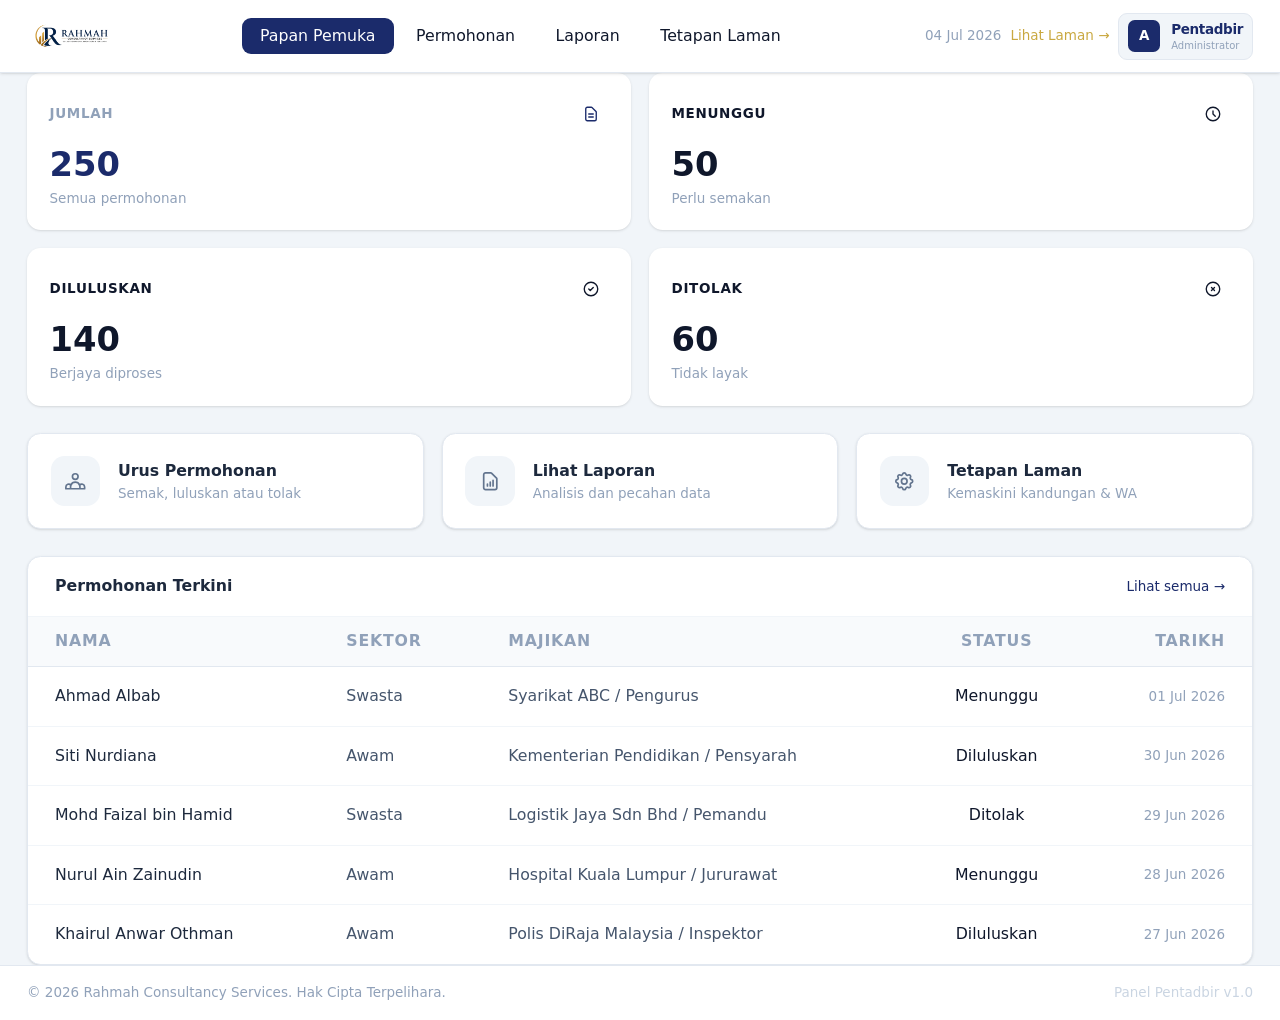
==== admin/dashboard.html @ c995a90b "Initial commit" ====
<!DOCTYPE html>
<html lang="ms">
<head>
    <meta charset="UTF-8">
    <meta name="viewport" content="width=device-width, initial-scale=1.0">
    <title>Papan Pemuka — Rahmah Consulting</title>
    <link rel="stylesheet" href="../assets/app-WshJ1xP1.css">
</head>
<body class="bg-slate-100 text-slate-900 font-sans antialiased min-h-screen flex flex-col">

<!-- Top Nav -->
<nav class="bg-white border-b border-slate-200 sticky top-0 z-50 shadow-sm">
    <div class="max-w-screen-xl mx-auto px-4 sm:px-6 flex items-center justify-between h-16 gap-3">
        <div class="flex-shrink-0">
            <a href="dashboard.html">
                <img src="../images/logo4.png" alt="Rahmah Consultancy Services" class="h-11 sm:h-30 w-auto">
            </a>
        </div>
        <div class="hidden md:flex items-center gap-1 flex-1 justify-center">
            <a href="dashboard.html"  class="px-4 py-1.5 rounded-lg text-sm font-medium transition bg-navy text-white">Papan Pemuka</a>
            <a href="permohonan.html" class="px-4 py-1.5 rounded-lg text-sm font-medium transition text-navy/60 hover:text-navy hover:bg-slate-100">Permohonan</a>
            <a href="laporan.html"    class="px-4 py-1.5 rounded-lg text-sm font-medium transition text-navy/60 hover:text-navy hover:bg-slate-100">Laporan</a>
            <a href="settings.html"   class="px-4 py-1.5 rounded-lg text-sm font-medium transition text-navy/60 hover:text-navy hover:bg-slate-100">Tetapan Laman</a>
        </div>
        <div class="flex items-center gap-2 sm:gap-4 flex-shrink-0">
            <span class="text-slate-400 text-xs hidden lg:block">04 Jul 2026</span>
            <a href="../index.html" target="_blank" class="text-gold hover:text-navy text-xs font-medium transition hidden lg:block">Lihat Laman →</a>
            <div class="flex items-center gap-2.5 bg-slate-100 hover:bg-slate-200 border border-slate-200 hover:border-slate-300 transition-all duration-150 rounded-lg px-2 sm:px-3 py-1.5 sm:py-2 cursor-pointer select-none group">
                <div class="w-7 h-7 rounded-md bg-navy flex items-center justify-center text-white text-xs font-black shrink-0">A</div>
                <div class="hidden sm:flex flex-col leading-none gap-0.5">
                    <span class="text-navy text-xs font-semibold tracking-tight">Pentadbir</span>
                    <span class="text-slate-400 text-[10px]">Administrator</span>
                </div>
            </div>
            <button type="button" onclick="toggleAdminMenu()" aria-label="Menu"
                    class="md:hidden w-9 h-9 flex items-center justify-center rounded-lg border border-slate-200 text-navy hover:bg-slate-100 transition">
                <svg id="admin-menu-open" class="w-5 h-5" fill="none" viewBox="0 0 24 24" stroke="currentColor" stroke-width="2"><path stroke-linecap="round" stroke-linejoin="round" d="M4 6h16M4 12h16M4 18h16"/></svg>
                <svg id="admin-menu-close" class="w-5 h-5 hidden" fill="none" viewBox="0 0 24 24" stroke="currentColor" stroke-width="2"><path stroke-linecap="round" stroke-linejoin="round" d="M6 18L18 6M6 6l12 12"/></svg>
            </button>
        </div>
    </div>
    <div id="admin-mobile-menu" class="md:hidden hidden border-t border-slate-100 bg-white px-4 py-3 space-y-1">
        <a href="dashboard.html"  class="block px-4 py-2.5 rounded-lg text-sm font-medium bg-navy text-white">Papan Pemuka</a>
        <a href="permohonan.html" class="block px-4 py-2.5 rounded-lg text-sm font-medium text-navy/70 hover:bg-slate-100">Permohonan</a>
        <a href="laporan.html"    class="block px-4 py-2.5 rounded-lg text-sm font-medium text-navy/70 hover:bg-slate-100">Laporan</a>
        <a href="settings.html"   class="block px-4 py-2.5 rounded-lg text-sm font-medium text-navy/70 hover:bg-slate-100">Tetapan Laman</a>
        <div class="flex items-center justify-between pt-3 mt-2 border-t border-slate-100 px-1">
            <span class="text-slate-400 text-xs">04 Jul 2026</span>
            <a href="../index.html" target="_blank" class="text-gold hover:text-navy text-xs font-medium transition">Lihat Laman →</a>
        </div>
    </div>
</nav>
<script>
function toggleAdminMenu() {
    document.getElementById('admin-mobile-menu').classList.toggle('hidden');
    document.getElementById('admin-menu-open').classList.toggle('hidden');
    document.getElementById('admin-menu-close').classList.toggle('hidden');
}
</script>

<!-- Page content -->
<main class="flex-1 w-full py-6 sm:py-10">
    <div class="max-w-screen-xl mx-auto px-4 sm:px-6">

        <!-- Stats cards -->
        <div class="grid grid-cols-2 lg:grid-cols-4 gap-4 mb-6">
            <div class="rounded-xl p-5 shadow-sm border-l-4 border-navy bg-white">
                <div class="flex items-center justify-between mb-3">
                    <p class="text-xs font-semibold text-slate-400 uppercase tracking-wider">Jumlah</p>
                    <div class="w-8 h-8 rounded-lg bg-navy/10 flex items-center justify-center">
                        <svg class="w-4 h-4 text-navy" fill="none" viewBox="0 0 24 24" stroke="currentColor" stroke-width="1.8"><path stroke-linecap="round" stroke-linejoin="round" d="M9 12h6m-6 4h6m2 5H7a2 2 0 01-2-2V5a2 2 0 012-2h5.586a1 1 0 01.707.293l5.414 5.414a1 1 0 01.293.707V19a2 2 0 01-2 2z"/></svg>
                    </div>
                </div>
                <p class="text-3xl font-bold text-navy">250</p>
                <p class="text-xs text-slate-400 mt-1">Semua permohonan</p>
            </div>
            <div class="rounded-xl p-5 shadow-sm border-l-4 border-amber-400 bg-white">
                <div class="flex items-center justify-between mb-3">
                    <p class="text-xs font-semibold text-amber-500 uppercase tracking-wider">Menunggu</p>
                    <div class="w-8 h-8 rounded-lg bg-amber-50 flex items-center justify-center">
                        <svg class="w-4 h-4 text-amber-500" fill="none" viewBox="0 0 24 24" stroke="currentColor" stroke-width="1.8"><path stroke-linecap="round" stroke-linejoin="round" d="M12 8v4l3 3m6-3a9 9 0 11-18 0 9 9 0 0118 0z"/></svg>
                    </div>
                </div>
                <p class="text-3xl font-bold text-amber-500">50</p>
                <p class="text-xs text-slate-400 mt-1">Perlu semakan</p>
            </div>
            <div class="rounded-xl p-5 shadow-sm border-l-4 border-emerald-500 bg-white">
                <div class="flex items-center justify-between mb-3">
                    <p class="text-xs font-semibold text-emerald-600 uppercase tracking-wider">Diluluskan</p>
                    <div class="w-8 h-8 rounded-lg bg-emerald-50 flex items-center justify-center">
                        <svg class="w-4 h-4 text-emerald-600" fill="none" viewBox="0 0 24 24" stroke="currentColor" stroke-width="1.8"><path stroke-linecap="round" stroke-linejoin="round" d="M9 12l2 2 4-4m6 2a9 9 0 11-18 0 9 9 0 0118 0z"/></svg>
                    </div>
                </div>
                <p class="text-3xl font-bold text-emerald-600">140</p>
                <p class="text-xs text-slate-400 mt-1">Berjaya diproses</p>
            </div>
            <div class="rounded-xl p-5 shadow-sm border-l-4 border-red-500 bg-white">
                <div class="flex items-center justify-between mb-3">
                    <p class="text-xs font-semibold text-red-600 uppercase tracking-wider">Ditolak</p>
                    <div class="w-8 h-8 rounded-lg bg-red-50 flex items-center justify-center">
                        <svg class="w-4 h-4 text-red-600" fill="none" viewBox="0 0 24 24" stroke="currentColor" stroke-width="1.8"><path stroke-linecap="round" stroke-linejoin="round" d="M10 14l2-2m0 0l2-2m-2 2l-2-2m2 2l2 2m7-2a9 9 0 11-18 0 9 9 0 0118 0z"/></svg>
                    </div>
                </div>
                <p class="text-3xl font-bold text-red-600">60</p>
                <p class="text-xs text-slate-400 mt-1">Tidak layak</p>
            </div>
        </div>

        <!-- Quick actions -->
        <div class="grid grid-cols-1 lg:grid-cols-3 gap-4 mb-6">
            <a href="permohonan.html" class="bg-white rounded-xl p-5 border border-slate-200 shadow-sm hover:border-navy/30 hover:shadow-md transition group flex items-center gap-4">
                <div class="w-11 h-11 rounded-xl bg-slate-100 flex items-center justify-center group-hover:bg-navy/8 transition">
                    <svg class="w-5 h-5 text-slate-500 group-hover:text-navy transition" fill="none" viewBox="0 0 24 24" stroke="currentColor" stroke-width="1.8"><path stroke-linecap="round" stroke-linejoin="round" d="M17 20h5v-2a3 3 0 00-5.356-1.857M17 20H7m10 0v-2c0-.656-.126-1.283-.356-1.857M7 20H2v-2a3 3 0 015.356-1.857M7 20v-2c0-.656.126-1.283.356-1.857m0 0a5.002 5.002 0 019.288 0M15 7a3 3 0 11-6 0 3 3 0 016 0z"/></svg>
                </div>
                <div>
                    <p class="font-semibold text-slate-800 text-sm">Urus Permohonan</p>
                    <p class="text-xs text-slate-400 mt-0.5">Semak, luluskan atau tolak</p>
                </div>
            </a>
            <a href="laporan.html" class="bg-white rounded-xl p-5 border border-slate-200 shadow-sm hover:border-navy/30 hover:shadow-md transition group flex items-center gap-4">
                <div class="w-11 h-11 rounded-xl bg-slate-100 flex items-center justify-center group-hover:bg-navy/8 transition">
                    <svg class="w-5 h-5 text-slate-500 group-hover:text-navy transition" fill="none" viewBox="0 0 24 24" stroke="currentColor" stroke-width="1.8"><path stroke-linecap="round" stroke-linejoin="round" d="M9 17v-2m3 2v-4m3 4v-6m2 10H7a2 2 0 01-2-2V5a2 2 0 012-2h5.586a1 1 0 01.707.293l5.414 5.414a1 1 0 01.293.707V19a2 2 0 01-2 2z"/></svg>
                </div>
                <div>
                    <p class="font-semibold text-slate-800 text-sm">Lihat Laporan</p>
                    <p class="text-xs text-slate-400 mt-0.5">Analisis dan pecahan data</p>
                </div>
            </a>
            <a href="settings.html" class="bg-white rounded-xl p-5 border border-slate-200 shadow-sm hover:border-navy/30 hover:shadow-md transition group flex items-center gap-4">
                <div class="w-11 h-11 rounded-xl bg-slate-100 flex items-center justify-center group-hover:bg-navy/8 transition">
                    <svg class="w-5 h-5 text-slate-500 group-hover:text-navy transition" fill="none" viewBox="0 0 24 24" stroke="currentColor" stroke-width="1.8"><path stroke-linecap="round" stroke-linejoin="round" d="M10.325 4.317c.426-1.756 2.924-1.756 3.35 0a1.724 1.724 0 002.573 1.066c1.543-.94 3.31.826 2.37 2.37a1.724 1.724 0 001.065 2.572c1.756.426 1.756 2.924 0 3.35a1.724 1.724 0 00-1.066 2.573c.94 1.543-.826 3.31-2.37 2.37a1.724 1.724 0 00-2.572 1.065c-.426 1.756-2.924 1.756-3.35 0a1.724 1.724 0 00-2.573-1.066c-1.543.94-3.31-.826-2.37-2.37a1.724 1.724 0 00-1.065-2.572c-1.756-.426-1.756-2.924 0-3.35a1.724 1.724 0 001.066-2.573c-.94-1.543.826-3.31 2.37-2.37.996.608 2.296.07 2.572-1.065z"/><path stroke-linecap="round" stroke-linejoin="round" d="M15 12a3 3 0 11-6 0 3 3 0 016 0z"/></svg>
                </div>
                <div>
                    <p class="font-semibold text-slate-800 text-sm">Tetapan Laman</p>
                    <p class="text-xs text-slate-400 mt-0.5">Kemaskini kandungan & WA</p>
                </div>
            </a>
        </div>

        <!-- Recent applications -->
        <div class="bg-white rounded-xl border border-slate-200 shadow-sm overflow-hidden">
            <div class="px-6 py-4 border-b border-slate-100 flex items-center justify-between">
                <h2 class="font-semibold text-slate-800 text-sm">Permohonan Terkini</h2>
                <a href="permohonan.html" class="text-xs text-navy hover:text-gold font-medium transition">Lihat semua →</a>
            </div>
            <div class="overflow-x-auto">
                <table class="stack-table w-full text-sm min-w-[640px]">
                    <thead>
                        <tr class="bg-slate-50 border-b border-slate-200 text-[11px] font-semibold text-slate-400 uppercase tracking-wider">
                            <th class="px-6 py-3 text-left">Nama</th>
                            <th class="px-6 py-3 text-left">Sektor</th>
                            <th class="px-6 py-3 text-left">Majikan</th>
                            <th class="px-6 py-3 text-center">Status</th>
                            <th class="px-6 py-3 text-right">Tarikh</th>
                        </tr>
                    </thead>
                    <tbody class="divide-y divide-slate-100">
                        <tr class="hover:bg-slate-50/70 transition">
                            <td class="px-6 py-4 font-medium text-slate-800 cell-title">Ahmad Albab</td>
                            <td class="px-6 py-4 text-slate-600" data-label="Sektor">Swasta</td>
                            <td class="px-6 py-4 text-slate-600" data-label="Majikan">Syarikat ABC / Pengurus</td>
                            <td class="px-6 py-4 text-center" data-label="Status"><span class="status-badge bg-amber-100 text-amber-800 border-amber-300"><span class="dot"></span>Menunggu</span></td>
                            <td class="px-6 py-4 text-right text-slate-400 text-xs whitespace-nowrap" data-label="Tarikh">01 Jul 2026</td>
                        </tr>
                        <tr class="hover:bg-slate-50/70 transition">
                            <td class="px-6 py-4 font-medium text-slate-800 cell-title">Siti Nurdiana</td>
                            <td class="px-6 py-4 text-slate-600" data-label="Sektor">Awam</td>
                            <td class="px-6 py-4 text-slate-600" data-label="Majikan">Kementerian Pendidikan / Pensyarah</td>
                            <td class="px-6 py-4 text-center" data-label="Status"><span class="status-badge bg-emerald-100 text-emerald-800 border-emerald-300"><span class="dot"></span>Diluluskan</span></td>
                            <td class="px-6 py-4 text-right text-slate-400 text-xs whitespace-nowrap" data-label="Tarikh">30 Jun 2026</td>
                        </tr>
                        <tr class="hover:bg-slate-50/70 transition">
                            <td class="px-6 py-4 font-medium text-slate-800 cell-title">Mohd Faizal bin Hamid</td>
                            <td class="px-6 py-4 text-slate-600" data-label="Sektor">Swasta</td>
                            <td class="px-6 py-4 text-slate-600" data-label="Majikan">Logistik Jaya Sdn Bhd / Pemandu</td>
                            <td class="px-6 py-4 text-center" data-label="Status"><span class="status-badge bg-red-100 text-red-800 border-red-300"><span class="dot"></span>Ditolak</span></td>
                            <td class="px-6 py-4 text-right text-slate-400 text-xs whitespace-nowrap" data-label="Tarikh">29 Jun 2026</td>
                        </tr>
                        <tr class="hover:bg-slate-50/70 transition">
                            <td class="px-6 py-4 font-medium text-slate-800 cell-title">Nurul Ain Zainudin</td>
                            <td class="px-6 py-4 text-slate-600" data-label="Sektor">Awam</td>
                            <td class="px-6 py-4 text-slate-600" data-label="Majikan">Hospital Kuala Lumpur / Jururawat</td>
                            <td class="px-6 py-4 text-center" data-label="Status"><span class="status-badge bg-amber-100 text-amber-800 border-amber-300"><span class="dot"></span>Menunggu</span></td>
                            <td class="px-6 py-4 text-right text-slate-400 text-xs whitespace-nowrap" data-label="Tarikh">28 Jun 2026</td>
                        </tr>
                        <tr class="hover:bg-slate-50/70 transition">
                            <td class="px-6 py-4 font-medium text-slate-800 cell-title">Khairul Anwar Othman</td>
                            <td class="px-6 py-4 text-slate-600" data-label="Sektor">Awam</td>
                            <td class="px-6 py-4 text-slate-600" data-label="Majikan">Polis DiRaja Malaysia / Inspektor</td>
                            <td class="px-6 py-4 text-center" data-label="Status"><span class="status-badge bg-emerald-100 text-emerald-800 border-emerald-300"><span class="dot"></span>Diluluskan</span></td>
                            <td class="px-6 py-4 text-right text-slate-400 text-xs whitespace-nowrap" data-label="Tarikh">27 Jun 2026</td>
                        </tr>
                    </tbody>
                </table>
            </div>
        </div>

    </div>
</main>

<!-- Footer -->
<footer class="border-t border-slate-200 bg-white">
    <div class="max-w-screen-xl mx-auto px-4 sm:px-6 py-4 flex items-center justify-between gap-3">
        <p class="text-xs text-slate-400">© 2026 Rahmah Consultancy Services. Hak Cipta Terpelihara.</p>
        <p class="text-xs text-slate-300">Panel Pentadbir v1.0</p>
    </div>
</footer>

<script src="../assets/app-CIomGrQN.js" defer></script>
</body>
</html>
---- assets/app-WshJ1xP1.css ----
@layer properties{@supports (((-webkit-hyphens:none)) and (not (margin-trim:inline))) or ((-moz-orient:inline) and (not (color:rgb(from red r g b)))){*,:before,:after,::backdrop{--tw-translate-x:0;--tw-translate-y:0;--tw-translate-z:0;--tw-rotate-x:initial;--tw-rotate-y:initial;--tw-rotate-z:initial;--tw-skew-x:initial;--tw-skew-y:initial;--tw-space-y-reverse:0;--tw-space-x-reverse:0;--tw-divide-x-reverse:0;--tw-border-style:solid;--tw-divide-y-reverse:0;--tw-leading:initial;--tw-font-weight:initial;--tw-tracking:initial;--tw-shadow:0 0 #0000;--tw-shadow-color:initial;--tw-shadow-alpha:100%;--tw-inset-shadow:0 0 #0000;--tw-inset-shadow-color:initial;--tw-inset-shadow-alpha:100%;--tw-ring-color:initial;--tw-ring-shadow:0 0 #0000;--tw-inset-ring-color:initial;--tw-inset-ring-shadow:0 0 #0000;--tw-ring-inset:initial;--tw-ring-offset-width:0px;--tw-ring-offset-color:#fff;--tw-ring-offset-shadow:0 0 #0000;--tw-blur:initial;--tw-brightness:initial;--tw-contrast:initial;--tw-grayscale:initial;--tw-hue-rotate:initial;--tw-invert:initial;--tw-opacity:initial;--tw-saturate:initial;--tw-sepia:initial;--tw-drop-shadow:initial;--tw-drop-shadow-color:initial;--tw-drop-shadow-alpha:100%;--tw-drop-shadow-size:initial;--tw-backdrop-blur:initial;--tw-backdrop-brightness:initial;--tw-backdrop-contrast:initial;--tw-backdrop-grayscale:initial;--tw-backdrop-hue-rotate:initial;--tw-backdrop-invert:initial;--tw-backdrop-opacity:initial;--tw-backdrop-saturate:initial;--tw-backdrop-sepia:initial;--tw-duration:initial;--tw-ease:initial;--tw-content:""}}}@layer theme{:root,:host{--font-sans:"Instrument Sans", ui-sans-serif, system-ui, sans-serif, "Apple Color Emoji", "Segoe UI Emoji", "Segoe UI Symbol", "Noto Color Emoji";--font-serif:ui-serif, Georgia, Cambria, "Times New Roman", Times, serif;--font-mono:ui-monospace, SFMono-Regular, Menlo, Monaco, Consolas, "Liberation Mono", "Courier New", monospace;--color-red-50:oklch(97.1% .013 17.38);--color-red-100:oklch(93.6% .032 17.717);--color-red-200:oklch(88.5% .062 18.334);--color-red-300:oklch(80.8% .114 19.571);--color-red-400:oklch(70.4% .191 22.216);--color-red-500:oklch(63.7% .237 25.331);--color-red-600:oklch(57.7% .245 27.325);--color-red-700:oklch(50.5% .213 27.518);--color-red-800:oklch(44.4% .177 26.899);--color-red-900:oklch(39.6% .141 25.723);--color-red-950:oklch(25.8% .092 26.042);--color-orange-50:oklch(98% .016 73.684);--color-orange-100:oklch(95.4% .038 75.164);--color-orange-200:oklch(90.1% .076 70.697);--color-orange-300:oklch(83.7% .128 66.29);--color-orange-400:oklch(75% .183 55.934);--color-orange-500:oklch(70.5% .213 47.604);--color-orange-600:oklch(64.6% .222 41.116);--color-orange-700:oklch(55.3% .195 38.402);--color-orange-800:oklch(47% .157 37.304);--color-orange-900:oklch(40.8% .123 38.172);--color-orange-950:oklch(26.6% .079 36.259);--color-amber-50:oklch(98.7% .022 95.277);--color-amber-100:oklch(96.2% .059 95.617);--color-amber-200:oklch(92.4% .12 95.746);--color-amber-300:oklch(87.9% .169 91.605);--color-amber-400:oklch(82.8% .189 84.429);--color-amber-500:oklch(76.9% .188 70.08);--color-amber-600:oklch(66.6% .179 58.318);--color-amber-700:oklch(55.5% .163 48.998);--color-amber-800:oklch(47.3% .137 46.201);--color-amber-900:oklch(41.4% .112 45.904);--color-amber-950:oklch(27.9% .077 45.635);--color-yellow-50:oklch(98.7% .026 102.212);--color-yellow-100:oklch(97.3% .071 103.193);--color-yellow-200:oklch(94.5% .129 101.54);--color-yellow-300:oklch(90.5% .182 98.111);--color-yellow-400:oklch(85.2% .199 91.936);--color-yellow-500:oklch(79.5% .184 86.047);--color-yellow-600:oklch(68.1% .162 75.834);--color-yellow-700:oklch(55.4% .135 66.442);--color-yellow-800:oklch(47.6% .114 61.907);--color-yellow-900:oklch(42.1% .095 57.708);--color-yellow-950:oklch(28.6% .066 53.813);--color-lime-50:oklch(98.6% .031 120.757);--color-lime-100:oklch(96.7% .067 122.328);--color-lime-200:oklch(93.8% .127 124.321);--color-lime-300:oklch(89.7% .196 126.665);--color-lime-400:oklch(84.1% .238 128.85);--color-lime-500:oklch(76.8% .233 130.85);--color-lime-600:oklch(64.8% .2 131.684);--color-lime-700:oklch(53.2% .157 131.589);--color-lime-800:oklch(45.3% .124 130.933);--color-lime-900:oklch(40.5% .101 131.063);--color-lime-950:oklch(27.4% .072 132.109);--color-green-50:oklch(98.2% .018 155.826);--color-green-100:oklch(96.2% .044 156.743);--color-green-200:oklch(92.5% .084 155.995);--color-green-300:oklch(87.1% .15 154.449);--color-green-400:oklch(79.2% .209 151.711);--color-green-500:oklch(72.3% .219 149.579);--color-green-600:oklch(62.7% .194 149.214);--color-green-700:oklch(52.7% .154 150.069);--color-green-800:oklch(44.8% .119 151.328);--color-green-900:oklch(39.3% .095 152.535);--color-green-950:oklch(26.6% .065 152.934);--color-emerald-50:oklch(97.9% .021 166.113);--color-emerald-100:oklch(95% .052 163.051);--color-emerald-200:oklch(90.5% .093 164.15);--color-emerald-300:oklch(84.5% .143 164.978);--color-emerald-400:oklch(76.5% .177 163.223);--color-emerald-500:oklch(69.6% .17 162.48);--color-emerald-600:oklch(59.6% .145 163.225);--color-emerald-700:oklch(50.8% .118 165.612);--color-emerald-800:oklch(43.2% .095 166.913);--color-emerald-900:oklch(37.8% .077 168.94);--color-emerald-950:oklch(26.2% .051 172.552);--color-teal-50:oklch(98.4% .014 180.72);--color-teal-100:oklch(95.3% .051 180.801);--color-teal-200:oklch(91% .096 180.426);--color-teal-300:oklch(85.5% .138 181.071);--color-teal-400:oklch(77.7% .152 181.912);--color-teal-500:oklch(70.4% .14 182.503);--color-teal-600:oklch(60% .118 184.704);--color-teal-700:oklch(51.1% .096 186.391);--color-teal-800:oklch(43.7% .078 188.216);--color-teal-900:oklch(38.6% .063 188.416);--color-teal-950:oklch(27.7% .046 192.524);--color-cyan-50:oklch(98.4% .019 200.873);--color-cyan-100:oklch(95.6% .045 203.388);--color-cyan-200:oklch(91.7% .08 205.041);--color-cyan-300:oklch(86.5% .127 207.078);--color-cyan-400:oklch(78.9% .154 211.53);--color-cyan-500:oklch(71.5% .143 215.221);--color-cyan-600:oklch(60.9% .126 221.723);--color-cyan-700:oklch(52% .105 223.128);--color-cyan-800:oklch(45% .085 224.283);--color-cyan-900:oklch(39.8% .07 227.392);--color-cyan-950:oklch(30.2% .056 229.695);--color-sky-50:oklch(97.7% .013 236.62);--color-sky-100:oklch(95.1% .026 236.824);--color-sky-200:oklch(90.1% .058 230.902);--color-sky-300:oklch(82.8% .111 230.318);--color-sky-400:oklch(74.6% .16 232.661);--color-sky-500:oklch(68.5% .169 237.323);--color-sky-600:oklch(58.8% .158 241.966);--color-sky-700:oklch(50% .134 242.749);--color-sky-800:oklch(44.3% .11 240.79);--color-sky-900:oklch(39.1% .09 240.876);--color-sky-950:oklch(29.3% .066 243.157);--color-blue-50:oklch(97% .014 254.604);--color-blue-100:oklch(93.2% .032 255.585);--color-blue-200:oklch(88.2% .059 254.128);--color-blue-300:oklch(80.9% .105 251.813);--color-blue-400:oklch(70.7% .165 254.624);--color-blue-500:oklch(62.3% .214 259.815);--color-blue-600:oklch(54.6% .245 262.881);--color-blue-700:oklch(48.8% .243 264.376);--color-blue-800:oklch(42.4% .199 265.638);--color-blue-900:oklch(37.9% .146 265.522);--color-blue-950:oklch(28.2% .091 267.935);--color-indigo-50:oklch(96.2% .018 272.314);--color-indigo-100:oklch(93% .034 272.788);--color-indigo-200:oklch(87% .065 274.039);--color-indigo-300:oklch(78.5% .115 274.713);--color-indigo-400:oklch(67.3% .182 276.935);--color-indigo-500:oklch(58.5% .233 277.117);--color-indigo-600:oklch(51.1% .262 276.966);--color-indigo-700:oklch(45.7% .24 277.023);--color-indigo-800:oklch(39.8% .195 277.366);--color-indigo-900:oklch(35.9% .144 278.697);--color-indigo-950:oklch(25.7% .09 281.288);--color-violet-50:oklch(96.9% .016 293.756);--color-violet-100:oklch(94.3% .029 294.588);--color-violet-200:oklch(89.4% .057 293.283);--color-violet-300:oklch(81.1% .111 293.571);--color-violet-400:oklch(70.2% .183 293.541);--color-violet-500:oklch(60.6% .25 292.717);--color-violet-600:oklch(54.1% .281 293.009);--color-violet-700:oklch(49.1% .27 292.581);--color-violet-800:oklch(43.2% .232 292.759);--color-violet-900:oklch(38% .189 293.745);--color-violet-950:oklch(28.3% .141 291.089);--color-purple-50:oklch(97.7% .014 308.299);--color-purple-100:oklch(94.6% .033 307.174);--color-purple-200:oklch(90.2% .063 306.703);--color-purple-300:oklch(82.7% .119 306.383);--color-purple-400:oklch(71.4% .203 305.504);--color-purple-500:oklch(62.7% .265 303.9);--color-purple-600:oklch(55.8% .288 302.321);--color-purple-700:oklch(49.6% .265 301.924);--color-purple-800:oklch(43.8% .218 303.724);--color-purple-900:oklch(38.1% .176 304.987);--color-purple-950:oklch(29.1% .149 302.717);--color-fuchsia-50:oklch(97.7% .017 320.058);--color-fuchsia-100:oklch(95.2% .037 318.852);--color-fuchsia-200:oklch(90.3% .076 319.62);--color-fuchsia-300:oklch(83.3% .145 321.434);--color-fuchsia-400:oklch(74% .238 322.16);--color-fuchsia-500:oklch(66.7% .295 322.15);--color-fuchsia-600:oklch(59.1% .293 322.896);--color-fuchsia-700:oklch(51.8% .253 323.949);--color-fuchsia-800:oklch(45.2% .211 324.591);--color-fuchsia-900:oklch(40.1% .17 325.612);--color-fuchsia-950:oklch(29.3% .136 325.661);--color-pink-50:oklch(97.1% .014 343.198);--color-pink-100:oklch(94.8% .028 342.258);--color-pink-200:oklch(89.9% .061 343.231);--color-pink-300:oklch(82.3% .12 346.018);--color-pink-400:oklch(71.8% .202 349.761);--color-pink-500:oklch(65.6% .241 354.308);--color-pink-600:oklch(59.2% .249 .584);--color-pink-700:oklch(52.5% .223 3.958);--color-pink-800:oklch(45.9% .187 3.815);--color-pink-900:oklch(40.8% .153 2.432);--color-pink-950:oklch(28.4% .109 3.907);--color-rose-50:oklch(96.9% .015 12.422);--color-rose-100:oklch(94.1% .03 12.58);--color-rose-200:oklch(89.2% .058 10.001);--color-rose-300:oklch(81% .117 11.638);--color-rose-400:oklch(71.2% .194 13.428);--color-rose-500:oklch(64.5% .246 16.439);--color-rose-600:oklch(58.6% .253 17.585);--color-rose-700:oklch(51.4% .222 16.935);--color-rose-800:oklch(45.5% .188 13.697);--color-rose-900:oklch(41% .159 10.272);--color-rose-950:oklch(27.1% .105 12.094);--color-slate-50:oklch(98.4% .003 247.858);--color-slate-100:oklch(96.8% .007 247.896);--color-slate-200:oklch(92.9% .013 255.508);--color-slate-300:oklch(86.9% .022 252.894);--color-slate-400:oklch(70.4% .04 256.788);--color-slate-500:oklch(55.4% .046 257.417);--color-slate-600:oklch(44.6% .043 257.281);--color-slate-700:oklch(37.2% .044 257.287);--color-slate-800:oklch(27.9% .041 260.031);--color-slate-900:oklch(20.8% .042 265.755);--color-slate-950:oklch(12.9% .042 264.695);--color-gray-50:oklch(98.5% .002 247.839);--color-gray-100:oklch(96.7% .003 264.542);--color-gray-200:oklch(92.8% .006 264.531);--color-gray-300:oklch(87.2% .01 258.338);--color-gray-400:oklch(70.7% .022 261.325);--color-gray-500:oklch(55.1% .027 264.364);--color-gray-600:oklch(44.6% .03 256.802);--color-gray-700:oklch(37.3% .034 259.733);--color-gray-800:oklch(27.8% .033 256.848);--color-gray-900:oklch(21% .034 264.665);--color-gray-950:oklch(13% .028 261.692);--color-zinc-50:oklch(98.5% 0 0);--color-zinc-100:oklch(96.7% .001 286.375);--color-zinc-200:oklch(92% .004 286.32);--color-zinc-300:oklch(87.1% .006 286.286);--color-zinc-400:oklch(70.5% .015 286.067);--color-zinc-500:oklch(55.2% .016 285.938);--color-zinc-600:oklch(44.2% .017 285.786);--color-zinc-700:oklch(37% .013 285.805);--color-zinc-800:oklch(27.4% .006 286.033);--color-zinc-900:oklch(21% .006 285.885);--color-zinc-950:oklch(14.1% .005 285.823);--color-neutral-50:oklch(98.5% 0 0);--color-neutral-100:oklch(97% 0 0);--color-neutral-200:oklch(92.2% 0 0);--color-neutral-300:oklch(87% 0 0);--color-neutral-400:oklch(70.8% 0 0);--color-neutral-500:oklch(55.6% 0 0);--color-neutral-600:oklch(43.9% 0 0);--color-neutral-700:oklch(37.1% 0 0);--color-neutral-800:oklch(26.9% 0 0);--color-neutral-900:oklch(20.5% 0 0);--color-neutral-950:oklch(14.5% 0 0);--color-stone-50:oklch(98.5% .001 106.423);--color-stone-100:oklch(97% .001 106.424);--color-stone-200:oklch(92.3% .003 48.717);--color-stone-300:oklch(86.9% .005 56.366);--color-stone-400:oklch(70.9% .01 56.259);--color-stone-500:oklch(55.3% .013 58.071);--color-stone-600:oklch(44.4% .011 73.639);--color-stone-700:oklch(37.4% .01 67.558);--color-stone-800:oklch(26.8% .007 34.298);--color-stone-900:oklch(21.6% .006 56.043);--color-stone-950:oklch(14.7% .004 49.25);--color-black:#000;--color-white:#fff;--spacing:.25rem;--breakpoint-sm:40rem;--breakpoint-md:48rem;--breakpoint-lg:64rem;--breakpoint-xl:80rem;--breakpoint-2xl:96rem;--container-3xs:16rem;--container-2xs:18rem;--container-xs:20rem;--container-sm:24rem;--container-md:28rem;--container-lg:32rem;--container-xl:36rem;--container-2xl:42rem;--container-3xl:48rem;--container-4xl:56rem;--container-5xl:64rem;--container-6xl:72rem;--container-7xl:80rem;--text-xs:.75rem;--text-xs--line-height:calc(1 / .75);--text-sm:.875rem;--text-sm--line-height:calc(1.25 / .875);--text-base:1rem;--text-base--line-height: 1.5 ;--text-lg:1.125rem;--text-lg--line-height:calc(1.75 / 1.125);--text-xl:1.25rem;--text-xl--line-height:calc(1.75 / 1.25);--text-2xl:1.5rem;--text-2xl--line-height:calc(2 / 1.5);--text-3xl:1.875rem;--text-3xl--line-height: 1.2 ;--text-4xl:2.25rem;--text-4xl--line-height:calc(2.5 / 2.25);--text-5xl:3rem;--text-5xl--line-height:1;--text-6xl:3.75rem;--text-6xl--line-height:1;--text-7xl:4.5rem;--text-7xl--line-height:1;--text-8xl:6rem;--text-8xl--line-height:1;--text-9xl:8rem;--text-9xl--line-height:1;--font-weight-thin:100;--font-weight-extralight:200;--font-weight-light:300;--font-weight-normal:400;--font-weight-medium:500;--font-weight-semibold:600;--font-weight-bold:700;--font-weight-extrabold:800;--font-weight-black:900;--tracking-tighter:-.05em;--tracking-tight:-.025em;--tracking-normal:0em;--tracking-wide:.025em;--tracking-wider:.05em;--tracking-widest:.1em;--leading-tight:1.25;--leading-snug:1.375;--leading-normal:1.5;--leading-relaxed:1.625;--leading-loose:2;--radius-xs:.125rem;--radius-sm:.25rem;--radius-md:.375rem;--radius-lg:.5rem;--radius-xl:.75rem;--radius-2xl:1rem;--radius-3xl:1.5rem;--radius-4xl:2rem;--shadow-2xs:0 1px #0000000d;--shadow-xs:0 1px 2px 0 #0000000d;--shadow-sm:0 1px 3px 0 #0000001a, 0 1px 2px -1px #0000001a;--shadow-md:0 4px 6px -1px #0000001a, 0 2px 4px -2px #0000001a;--shadow-lg:0 10px 15px -3px #0000001a, 0 4px 6px -4px #0000001a;--shadow-xl:0 20px 25px -5px #0000001a, 0 8px 10px -6px #0000001a;--shadow-2xl:0 25px 50px -12px #00000040;--inset-shadow-2xs:inset 0 1px #0000000d;--inset-shadow-xs:inset 0 1px 1px #0000000d;--inset-shadow-sm:inset 0 2px 4px #0000000d;--drop-shadow-xs:0 1px 1px #0000000d;--drop-shadow-sm:0 1px 2px #00000026;--drop-shadow-md:0 3px 3px #0000001f;--drop-shadow-lg:0 4px 4px #00000026;--drop-shadow-xl:0 9px 7px #0000001a;--drop-shadow-2xl:0 25px 25px #00000026;--ease-in:cubic-bezier(.4, 0, 1, 1);--ease-out:cubic-bezier(0, 0, .2, 1);--ease-in-out:cubic-bezier(.4, 0, .2, 1);--animate-spin:spin 1s linear infinite;--animate-ping:ping 1s cubic-bezier(0, 0, .2, 1) infinite;--animate-pulse:pulse 2s cubic-bezier(.4, 0, .6, 1) infinite;--animate-bounce:bounce 1s infinite;--blur-xs:4px;--blur-sm:8px;--blur-md:12px;--blur-lg:16px;--blur-xl:24px;--blur-2xl:40px;--blur-3xl:64px;--perspective-dramatic:100px;--perspective-near:300px;--perspective-normal:500px;--perspective-midrange:800px;--perspective-distant:1200px;--aspect-video:16 / 9;--default-transition-duration:.15s;--default-transition-timing-function:cubic-bezier(.4, 0, .2, 1);--default-font-family:var(--font-sans);--default-mono-font-family:var(--font-mono);--color-navy:#1b2b6b;--color-navy-dark:#0f1a45;--color-gold:#c9a840;--color-gold-light:#fbf3d5}}@layer base{*,:after,:before,::backdrop{box-sizing:border-box;border:0 solid;margin:0;padding:0}::file-selector-button{box-sizing:border-box;border:0 solid;margin:0;padding:0}html,:host{-webkit-text-size-adjust:100%;tab-size:4;line-height:1.5;font-family:var(--default-font-family,ui-sans-serif, system-ui, sans-serif, "Apple Color Emoji", "Segoe UI Emoji", "Segoe UI Symbol", "Noto Color Emoji");font-feature-settings:var(--default-font-feature-settings,normal);font-variation-settings:var(--default-font-variation-settings,normal);-webkit-tap-highlight-color:transparent}hr{height:0;color:inherit;border-top-width:1px}abbr:where([title]){-webkit-text-decoration:underline dotted;text-decoration:underline dotted}h1,h2,h3,h4,h5,h6{font-size:inherit;font-weight:inherit}a{color:inherit;-webkit-text-decoration:inherit;text-decoration:inherit}b,strong{font-weight:bolder}code,kbd,samp,pre{font-family:var(--default-mono-font-family,ui-monospace, SFMono-Regular, Menlo, Monaco, Consolas, "Liberation Mono", "Courier New", monospace);font-feature-settings:var(--default-mono-font-feature-settings,normal);font-variation-settings:var(--default-mono-font-variation-settings,normal);font-size:1em}small{font-size:80%}sub,sup{vertical-align:baseline;font-size:75%;line-height:0;position:relative}sub{bottom:-.25em}sup{top:-.5em}table{text-indent:0;border-color:inherit;border-collapse:collapse}:-moz-focusring{outline:auto}progress{vertical-align:baseline}summary{display:list-item}ol,ul,menu{list-style:none}img,svg,video,canvas,audio,iframe,embed,object{vertical-align:middle;display:block}img,video{max-width:100%;height:auto}button,input,select,optgroup,textarea{font:inherit;font-feature-settings:inherit;font-variation-settings:inherit;letter-spacing:inherit;color:inherit;opacity:1;background-color:#0000;border-radius:0}::file-selector-button{font:inherit;font-feature-settings:inherit;font-variation-settings:inherit;letter-spacing:inherit;color:inherit;opacity:1;background-color:#0000;border-radius:0}:where(select:is([multiple],[size])) optgroup{font-weight:bolder}:where(select:is([multiple],[size])) optgroup option{padding-inline-start:20px}::file-selector-button{margin-inline-end:4px}::placeholder{opacity:1}@supports (not ((-webkit-appearance:-apple-pay-button))) or (contain-intrinsic-size:1px){::placeholder{color:currentColor}@supports (color:color-mix(in lab,red,red)){::placeholder{color:color-mix(in oklab,currentcolor 50%,transparent)}}}textarea{resize:vertical}::-webkit-search-decoration{-webkit-appearance:none}::-webkit-date-and-time-value{min-height:1lh;text-align:inherit}::-webkit-datetime-edit{display:inline-flex}::-webkit-datetime-edit-fields-wrapper{padding:0}::-webkit-datetime-edit{padding-block:0}::-webkit-datetime-edit-year-field{padding-block:0}::-webkit-datetime-edit-month-field{padding-block:0}::-webkit-datetime-edit-day-field{padding-block:0}::-webkit-datetime-edit-hour-field{padding-block:0}::-webkit-datetime-edit-minute-field{padding-block:0}::-webkit-datetime-edit-second-field{padding-block:0}::-webkit-datetime-edit-millisecond-field{padding-block:0}::-webkit-datetime-edit-meridiem-field{padding-block:0}::-webkit-calendar-picker-indicator{line-height:1}:-moz-ui-invalid{box-shadow:none}button,input:where([type=button],[type=reset],[type=submit]){appearance:button}::file-selector-button{appearance:button}::-webkit-inner-spin-button{height:auto}::-webkit-outer-spin-button{height:auto}[hidden]:where(:not([hidden=until-found])){display:none!important}}@layer components;@layer utilities{.visible{visibility:visible}.absolute{position:absolute}.fixed{position:fixed}.relative{position:relative}.static{position:static}.sticky{position:sticky}.inset-0{inset:0}.top-0{top:0}.top-3{top:calc(var(--spacing) * 3)}.top-4{top:calc(var(--spacing) * 4)}.top-\[-1px\]{top:-1px}.right-0{right:0}.right-7{right:calc(var(--spacing) * 7)}.bottom-0{bottom:0}.left-0{left:0}.left-6{left:calc(var(--spacing) * 6)}.left-7{left:calc(var(--spacing) * 7)}.-z-10{z-index:-10}.z-10{z-index:10}.z-50{z-index:50}.col-span-2{grid-column:span 2/span 2}.container{width:100%}@media(min-width:40rem){.container{max-width:40rem}}@media(min-width:48rem){.container{max-width:48rem}}@media(min-width:64rem){.container{max-width:64rem}}@media(min-width:80rem){.container{max-width:80rem}}@media(min-width:96rem){.container{max-width:96rem}}.mx-auto{margin-inline:auto}.my-auto{margin-block:auto}.-mt-3{margin-top:calc(var(--spacing) * -3)}.-mt-5{margin-top:calc(var(--spacing) * -5)}.-mt-\[4\.9rem\]{margin-top:-4.9rem}.mt-0\.5{margin-top:calc(var(--spacing) * .5)}.mt-1{margin-top:var(--spacing)}.mt-1\.5{margin-top:calc(var(--spacing) * 1.5)}.mt-4{margin-top:calc(var(--spacing) * 4)}.mt-6{margin-top:calc(var(--spacing) * 6)}.mt-7{margin-top:calc(var(--spacing) * 7)}.mt-10{margin-top:calc(var(--spacing) * 10)}.mr-6{margin-right:calc(var(--spacing) * 6)}.-mb-px{margin-bottom:-1px}.mb-1{margin-bottom:var(--spacing)}.mb-1\.5{margin-bottom:calc(var(--spacing) * 1.5)}.mb-2{margin-bottom:calc(var(--spacing) * 2)}.mb-3{margin-bottom:calc(var(--spacing) * 3)}.mb-4{margin-bottom:calc(var(--spacing) * 4)}.mb-5{margin-bottom:calc(var(--spacing) * 5)}.mb-6{margin-bottom:calc(var(--spacing) * 6)}.mb-8{margin-bottom:calc(var(--spacing) * 8)}.mb-10{margin-bottom:calc(var(--spacing) * 10)}.mb-12{margin-bottom:calc(var(--spacing) * 12)}.mb-14{margin-bottom:calc(var(--spacing) * 14)}.-ml-8{margin-left:calc(var(--spacing) * -8)}.-ml-px{margin-left:-1px}.ml-1{margin-left:var(--spacing)}.ml-2{margin-left:calc(var(--spacing) * 2)}.block{display:block}.flex{display:flex}.grid{display:grid}.hidden{display:none}.inline-block{display:inline-block}.inline-flex{display:inline-flex}.table{display:table}.aspect-\[335\/376\]{aspect-ratio:335/376}.size-2{width:calc(var(--spacing) * 2);height:calc(var(--spacing) * 2)}.size-3{width:calc(var(--spacing) * 3);height:calc(var(--spacing) * 3)}.h-0{height:0}.h-0\.5{height:calc(var(--spacing) * .5)}.h-1{height:var(--spacing)}.h-1\.5{height:calc(var(--spacing) * 1.5)}.h-2{height:calc(var(--spacing) * 2)}.h-2\.5{height:calc(var(--spacing) * 2.5)}.h-3{height:calc(var(--spacing) * 3)}.h-3\.5{height:calc(var(--spacing) * 3.5)}.h-4{height:calc(var(--spacing) * 4)}.h-5{height:calc(var(--spacing) * 5)}.h-6{height:calc(var(--spacing) * 6)}.h-7{height:calc(var(--spacing) * 7)}.h-8{height:calc(var(--spacing) * 8)}.h-9{height:calc(var(--spacing) * 9)}.h-10{height:calc(var(--spacing) * 10)}.h-11{height:calc(var(--spacing) * 11)}.h-14{height:calc(var(--spacing) * 14)}.h-14\.5{height:calc(var(--spacing) * 14.5)}.h-16{height:calc(var(--spacing) * 16)}.h-44{height:calc(var(--spacing) * 44)}.h-\[18px\]{height:18px}.h-\[56px\]{height:56px}.max-h-\[90vh\]{max-height:90vh}.min-h-\[88vh\]{min-height:88vh}.min-h-dvh{min-height:100dvh}.min-h-screen{min-height:100vh}.w-1{width:var(--spacing)}.w-1\.5{width:calc(var(--spacing) * 1.5)}.w-2{width:calc(var(--spacing) * 2)}.w-2\.5{width:calc(var(--spacing) * 2.5)}.w-3{width:calc(var(--spacing) * 3)}.w-3\.5{width:calc(var(--spacing) * 3.5)}.w-4{width:calc(var(--spacing) * 4)}.w-5{width:calc(var(--spacing) * 5)}.w-6{width:calc(var(--spacing) * 6)}.w-7{width:calc(var(--spacing) * 7)}.w-8{width:calc(var(--spacing) * 8)}.w-9{width:calc(var(--spacing) * 9)}.w-11{width:calc(var(--spacing) * 11)}.w-12{width:calc(var(--spacing) * 12)}.w-14{width:calc(var(--spacing) * 14)}.w-16{width:calc(var(--spacing) * 16)}.w-44{width:calc(var(--spacing) * 44)}.w-\[18px\]{width:18px}.w-\[448px\]{width:448px}.w-auto{width:auto}.w-fit{width:fit-content}.w-full{width:100%}.max-w-2xl{max-width:var(--container-2xl)}.max-w-3xl{max-width:var(--container-3xl)}.max-w-5xl{max-width:var(--container-5xl)}.max-w-6xl{max-width:var(--container-6xl)}.max-w-7xl{max-width:var(--container-7xl)}.max-w-\[335px\]{max-width:335px}.max-w-full{max-width:100%}.max-w-lg{max-width:var(--container-lg)}.max-w-none{max-width:none}.max-w-sm{max-width:var(--container-sm)}.min-w-0{min-width:0}.min-w-5{min-width:calc(var(--spacing) * 5)}.min-w-6{min-width:calc(var(--spacing) * 6)}.min-w-\[650px\]{min-width:650px}.flex-1{flex:1}.flex-shrink-0,.shrink-0{flex-shrink:0}.flex-grow,.grow{flex-grow:1}.border-collapse{border-collapse:collapse}.translate-y-0{--tw-translate-y:0;translate:var(--tw-translate-x) var(--tw-translate-y)}.rotate-180{rotate:180deg}.transform{transform:var(--tw-rotate-x,) var(--tw-rotate-y,) var(--tw-rotate-z,) var(--tw-skew-x,) var(--tw-skew-y,)}.animate-pulse{animation:var(--animate-pulse)}.cursor-default{cursor:default}.cursor-not-allowed{cursor:not-allowed}.cursor-not-allowed\!{cursor:not-allowed!important}.cursor-pointer{cursor:pointer}.list-inside{list-style-position:inside}.list-decimal{list-style-type:decimal}.grid-cols-1{grid-template-columns:repeat(1,minmax(0,1fr))}.grid-cols-2{grid-template-columns:repeat(2,minmax(0,1fr))}.grid-cols-3{grid-template-columns:repeat(3,minmax(0,1fr))}.flex-col{flex-direction:column}.flex-col-reverse{flex-direction:column-reverse}.flex-wrap{flex-wrap:wrap}.items-baseline{align-items:baseline}.items-center{align-items:center}.items-start{align-items:flex-start}.justify-between{justify-content:space-between}.justify-center{justify-content:center}.justify-end{justify-content:flex-end}.justify-items-center{justify-items:center}.gap-0\.5{gap:calc(var(--spacing) * .5)}.gap-1{gap:var(--spacing)}.gap-1\.5{gap:calc(var(--spacing) * 1.5)}.gap-2{gap:calc(var(--spacing) * 2)}.gap-2\.5{gap:calc(var(--spacing) * 2.5)}.gap-3{gap:calc(var(--spacing) * 3)}.gap-4{gap:calc(var(--spacing) * 4)}.gap-5{gap:calc(var(--spacing) * 5)}.gap-6{gap:calc(var(--spacing) * 6)}.gap-8{gap:calc(var(--spacing) * 8)}.gap-10{gap:calc(var(--spacing) * 10)}.gap-12{gap:calc(var(--spacing) * 12)}:where(.space-y-0\.5>:not(:last-child)){--tw-space-y-reverse:0;margin-block-start:calc(calc(var(--spacing) * .5) * var(--tw-space-y-reverse));margin-block-end:calc(calc(var(--spacing) * .5) * calc(1 - var(--tw-space-y-reverse)))}:where(.space-y-1>:not(:last-child)){--tw-space-y-reverse:0;margin-block-start:calc(var(--spacing) * var(--tw-space-y-reverse));margin-block-end:calc(var(--spacing) * calc(1 - var(--tw-space-y-reverse)))}:where(.space-y-2\.5>:not(:last-child)){--tw-space-y-reverse:0;margin-block-start:calc(calc(var(--spacing) * 2.5) * var(--tw-space-y-reverse));margin-block-end:calc(calc(var(--spacing) * 2.5) * calc(1 - var(--tw-space-y-reverse)))}:where(.space-y-3>:not(:last-child)){--tw-space-y-reverse:0;margin-block-start:calc(calc(var(--spacing) * 3) * var(--tw-space-y-reverse));margin-block-end:calc(calc(var(--spacing) * 3) * calc(1 - var(--tw-space-y-reverse)))}:where(.space-y-4>:not(:last-child)){--tw-space-y-reverse:0;margin-block-start:calc(calc(var(--spacing) * 4) * var(--tw-space-y-reverse));margin-block-end:calc(calc(var(--spacing) * 4) * calc(1 - var(--tw-space-y-reverse)))}:where(.space-y-8>:not(:last-child)){--tw-space-y-reverse:0;margin-block-start:calc(calc(var(--spacing) * 8) * var(--tw-space-y-reverse));margin-block-end:calc(calc(var(--spacing) * 8) * calc(1 - var(--tw-space-y-reverse)))}:where(.space-x-1>:not(:last-child)){--tw-space-x-reverse:0;margin-inline-start:calc(var(--spacing) * var(--tw-space-x-reverse));margin-inline-end:calc(var(--spacing) * calc(1 - var(--tw-space-x-reverse)))}:where(.space-x-1\.5>:not(:last-child)){--tw-space-x-reverse:0;margin-inline-start:calc(calc(var(--spacing) * 1.5) * var(--tw-space-x-reverse));margin-inline-end:calc(calc(var(--spacing) * 1.5) * calc(1 - var(--tw-space-x-reverse)))}:where(.space-x-3>:not(:last-child)){--tw-space-x-reverse:0;margin-inline-start:calc(calc(var(--spacing) * 3) * var(--tw-space-x-reverse));margin-inline-end:calc(calc(var(--spacing) * 3) * calc(1 - var(--tw-space-x-reverse)))}:where(.space-x-4>:not(:last-child)){--tw-space-x-reverse:0;margin-inline-start:calc(calc(var(--spacing) * 4) * var(--tw-space-x-reverse));margin-inline-end:calc(calc(var(--spacing) * 4) * calc(1 - var(--tw-space-x-reverse)))}:where(.space-x-8>:not(:last-child)){--tw-space-x-reverse:0;margin-inline-start:calc(calc(var(--spacing) * 8) * var(--tw-space-x-reverse));margin-inline-end:calc(calc(var(--spacing) * 8) * calc(1 - var(--tw-space-x-reverse)))}:where(.divide-x>:not(:last-child)){--tw-divide-x-reverse:0;border-inline-style:var(--tw-border-style);border-inline-start-width:calc(1px * var(--tw-divide-x-reverse));border-inline-end-width:calc(1px * calc(1 - var(--tw-divide-x-reverse)))}:where(.divide-y>:not(:last-child)){--tw-divide-y-reverse:0;border-bottom-style:var(--tw-border-style);border-top-style:var(--tw-border-style);border-top-width:calc(1px * var(--tw-divide-y-reverse));border-bottom-width:calc(1px * calc(1 - var(--tw-divide-y-reverse)))}:where(.divide-neutral-200>:not(:last-child)){border-color:var(--color-neutral-200)}:where(.divide-slate-100>:not(:last-child)){border-color:var(--color-slate-100)}:where(.divide-slate-700>:not(:last-child)){border-color:var(--color-slate-700)}.self-start{align-self:flex-start}.truncate{text-overflow:ellipsis;white-space:nowrap;overflow:hidden}.overflow-hidden{overflow:hidden}.overflow-x-auto{overflow-x:auto}.overflow-x-hidden{overflow-x:hidden}.overflow-y-auto{overflow-y:auto}.scroll-smooth{scroll-behavior:smooth}.rounded{border-radius:.25rem}.rounded-2xl{border-radius:var(--radius-2xl)}.rounded-full{border-radius:3.40282e38px}.rounded-lg{border-radius:var(--radius-lg)}.rounded-md{border-radius:var(--radius-md)}.rounded-sm{border-radius:var(--radius-sm)}.rounded-xl{border-radius:var(--radius-xl)}.rounded-t-lg{border-top-left-radius:var(--radius-lg);border-top-right-radius:var(--radius-lg)}.rounded-l-md{border-top-left-radius:var(--radius-md);border-bottom-left-radius:var(--radius-md)}.rounded-r-md{border-top-right-radius:var(--radius-md);border-bottom-right-radius:var(--radius-md)}.rounded-b-lg{border-bottom-right-radius:var(--radius-lg);border-bottom-left-radius:var(--radius-lg)}.rounded-br-lg{border-bottom-right-radius:var(--radius-lg)}.rounded-bl-lg{border-bottom-left-radius:var(--radius-lg)}.border{border-style:var(--tw-border-style);border-width:1px}.border-2{border-style:var(--tw-border-style);border-width:2px}.border-x{border-inline-style:var(--tw-border-style);border-inline-width:1px}.border-t{border-top-style:var(--tw-border-style);border-top-width:1px}.border-b{border-bottom-style:var(--tw-border-style);border-bottom-width:1px}.border-b-2{border-bottom-style:var(--tw-border-style);border-bottom-width:2px}.border-dashed{--tw-border-style:dashed;border-style:dashed}.border-dotted{--tw-border-style:dotted;border-style:dotted}.border-\[\#19140035\]{border-color:#19140035}.border-\[\#e3e3e0\]{border-color:#e3e3e0}.border-black{border-color:var(--color-black)}.border-blue-200{border-color:var(--color-blue-200)}.border-gold-light{border-color:var(--color-gold-light)}.border-gray-300{border-color:var(--color-gray-300)}.border-neutral-100{border-color:var(--color-neutral-100)}.border-neutral-200{border-color:var(--color-neutral-200)}.border-neutral-300{border-color:var(--color-neutral-300)}.border-rose-200\/40{border-color:#ffccd366}@supports (color:color-mix(in lab,red,red)){.border-rose-200\/40{border-color:color-mix(in oklab,var(--color-rose-200) 40%,transparent)}}.border-slate-100{border-color:var(--color-slate-100)}.border-slate-200{border-color:var(--color-slate-200)}.border-slate-200\/60{border-color:#e2e8f099}@supports (color:color-mix(in lab,red,red)){.border-slate-200\/60{border-color:color-mix(in oklab,var(--color-slate-200) 60%,transparent)}}.border-slate-200\/80{border-color:#e2e8f0cc}@supports (color:color-mix(in lab,red,red)){.border-slate-200\/80{border-color:color-mix(in oklab,var(--color-slate-200) 80%,transparent)}}.border-slate-300{border-color:var(--color-slate-300)}.border-slate-700{border-color:var(--color-slate-700)}.border-transparent{border-color:#0000}.border-white\/30{border-color:#ffffff4d}@supports (color:color-mix(in lab,red,red)){.border-white\/30{border-color:color-mix(in oklab,var(--color-white) 30%,transparent)}}.bg-\[\#1b1b18\]{background-color:#1b1b18}.bg-\[\#FDFDFC\]{background-color:#fdfdfc}.bg-\[\#dbdbd7\]{background-color:#dbdbd7}.bg-\[\#fff2f2\]{background-color:#fff2f2}.bg-amber-200{background-color:var(--color-amber-200)}.bg-amber-600{background-color:var(--color-amber-600)}.bg-black\/8{background-color:#00000014}@supports (color:color-mix(in lab,red,red)){.bg-black\/8{background-color:color-mix(in oklab,var(--color-black) 8%,transparent)}}.bg-black\/10{background-color:#0000001a}@supports (color:color-mix(in lab,red,red)){.bg-black\/10{background-color:color-mix(in oklab,var(--color-black) 10%,transparent)}}.bg-blue-100{background-color:var(--color-blue-100)}.bg-blue-600{background-color:var(--color-blue-600)}.bg-blue-700{background-color:var(--color-blue-700)}.bg-emerald-200{background-color:var(--color-emerald-200)}.bg-emerald-500{background-color:var(--color-emerald-500)}.bg-emerald-600{background-color:var(--color-emerald-600)}.bg-gold-light{background-color:var(--color-gold-light)}.bg-gray-200{background-color:var(--color-gray-200)}.bg-indigo-50{background-color:var(--color-indigo-50)}.bg-indigo-600{background-color:var(--color-indigo-600)}.bg-navy{background-color:var(--color-navy)}.bg-neutral-50{background-color:var(--color-neutral-50)}.bg-neutral-600{background-color:var(--color-neutral-600)}.bg-rose-50{background-color:var(--color-rose-50)}.bg-rose-200{background-color:var(--color-rose-200)}.bg-rose-200\!{background-color:var(--color-rose-200)!important}.bg-rose-500{background-color:var(--color-rose-500)}.bg-rose-600{background-color:var(--color-rose-600)}.bg-slate-50{background-color:var(--color-slate-50)}.bg-slate-50\/50{background-color:#f8fafc80}@supports (color:color-mix(in lab,red,red)){.bg-slate-50\/50{background-color:color-mix(in oklab,var(--color-slate-50) 50%,transparent)}}.bg-slate-100{background-color:var(--color-slate-100)}.bg-slate-950\/50{background-color:#02061880}@supports (color:color-mix(in lab,red,red)){.bg-slate-950\/50{background-color:color-mix(in oklab,var(--color-slate-950) 50%,transparent)}}.bg-white{background-color:var(--color-white)}.bg-white\/5{background-color:#ffffff0d}@supports (color:color-mix(in lab,red,red)){.bg-white\/5{background-color:color-mix(in oklab,var(--color-white) 5%,transparent)}}.bg-white\/80{background-color:#fffc}@supports (color:color-mix(in lab,red,red)){.bg-white\/80{background-color:color-mix(in oklab,var(--color-white) 80%,transparent)}}.bg-white\/\[2\%\]{background-color:#ffffff05}@supports (color:color-mix(in lab,red,red)){.bg-white\/\[2\%\]{background-color:color-mix(in oklab,var(--color-white) 2%,transparent)}}.object-cover{object-fit:cover}.object-top{object-position:top}.p-1{padding:var(--spacing)}.p-2{padding:calc(var(--spacing) * 2)}.p-2\.5{padding:calc(var(--spacing) * 2.5)}.p-3{padding:calc(var(--spacing) * 3)}.p-4{padding:calc(var(--spacing) * 4)}.p-5{padding:calc(var(--spacing) * 5)}.p-6{padding:calc(var(--spacing) * 6)}.p-8{padding:calc(var(--spacing) * 8)}.p-10{padding:calc(var(--spacing) * 10)}.p-\[3px\]{padding:3px}.px-1\.5{padding-inline:calc(var(--spacing) * 1.5)}.px-2{padding-inline:calc(var(--spacing) * 2)}.px-2\.5{padding-inline:calc(var(--spacing) * 2.5)}.px-3{padding-inline:calc(var(--spacing) * 3)}.px-4{padding-inline:calc(var(--spacing) * 4)}.px-5{padding-inline:calc(var(--spacing) * 5)}.px-6{padding-inline:calc(var(--spacing) * 6)}.px-8{padding-inline:calc(var(--spacing) * 8)}.px-\[6px\]{padding-inline:6px}.py-0{padding-block:0}.py-1{padding-block:var(--spacing)}.py-1\.5{padding-block:calc(var(--spacing) * 1.5)}.py-2{padding-block:calc(var(--spacing) * 2)}.py-3{padding-block:calc(var(--spacing) * 3)}.py-4{padding-block:calc(var(--spacing) * 4)}.py-14{padding-block:calc(var(--spacing) * 14)}.py-20{padding-block:calc(var(--spacing) * 20)}.py-28{padding-block:calc(var(--spacing) * 28)}.pt-1{padding-top:var(--spacing)}.pt-3{padding-top:calc(var(--spacing) * 3)}.pt-4{padding-top:calc(var(--spacing) * 4)}.pt-8{padding-top:calc(var(--spacing) * 8)}.pt-14{padding-top:calc(var(--spacing) * 14)}.pt-16{padding-top:calc(var(--spacing) * 16)}.pr-2\.5{padding-right:calc(var(--spacing) * 2.5)}.pb-0{padding-bottom:0}.pb-2{padding-bottom:calc(var(--spacing) * 2)}.pb-4{padding-bottom:calc(var(--spacing) * 4)}.pb-5{padding-bottom:calc(var(--spacing) * 5)}.pb-12{padding-bottom:calc(var(--spacing) * 12)}.pl-4{padding-left:calc(var(--spacing) * 4)}.text-center{text-align:center}.text-left{text-align:left}.text-right{text-align:right}.font-mono{font-family:var(--font-mono)}.font-sans{font-family:var(--font-sans)}.font-serif{font-family:var(--font-serif)}.text-2xl{font-size:var(--text-2xl);line-height:var(--tw-leading,var(--text-2xl--line-height))}.text-3xl{font-size:var(--text-3xl);line-height:var(--tw-leading,var(--text-3xl--line-height))}.text-4xl{font-size:var(--text-4xl);line-height:var(--tw-leading,var(--text-4xl--line-height))}.text-6xl{font-size:var(--text-6xl);line-height:var(--tw-leading,var(--text-6xl--line-height))}.text-7xl{font-size:var(--text-7xl);line-height:var(--tw-leading,var(--text-7xl--line-height))}.text-base{font-size:var(--text-base);line-height:var(--tw-leading,var(--text-base--line-height))}.text-lg{font-size:var(--text-lg);line-height:var(--tw-leading,var(--text-lg--line-height))}.text-sm{font-size:var(--text-sm);line-height:var(--tw-leading,var(--text-sm--line-height))}.text-xl{font-size:var(--text-xl);line-height:var(--tw-leading,var(--text-xl--line-height))}.text-xs{font-size:var(--text-xs);line-height:var(--tw-leading,var(--text-xs--line-height))}.text-xs\/none{font-size:var(--text-xs);line-height:1}.text-\[10px\]{font-size:10px}.text-\[13px\]{font-size:13px}.leading-3{--tw-leading:calc(var(--spacing) * 3);line-height:calc(var(--spacing) * 3)}.leading-5{--tw-leading:calc(var(--spacing) * 5);line-height:calc(var(--spacing) * 5)}.leading-\[20px\]{--tw-leading:20px;line-height:20px}.leading-none{--tw-leading:1;line-height:1}.leading-normal{--tw-leading:var(--leading-normal);line-height:var(--leading-normal)}.leading-relaxed{--tw-leading:var(--leading-relaxed);line-height:var(--leading-relaxed)}.leading-tight{--tw-leading:var(--leading-tight);line-height:var(--leading-tight)}.font-black{--tw-font-weight:var(--font-weight-black);font-weight:var(--font-weight-black)}.font-bold{--tw-font-weight:var(--font-weight-bold);font-weight:var(--font-weight-bold)}.font-extrabold{--tw-font-weight:var(--font-weight-extrabold);font-weight:var(--font-weight-extrabold)}.font-light{--tw-font-weight:var(--font-weight-light);font-weight:var(--font-weight-light)}.font-medium{--tw-font-weight:var(--font-weight-medium);font-weight:var(--font-weight-medium)}.font-normal{--tw-font-weight:var(--font-weight-normal);font-weight:var(--font-weight-normal)}.font-semibold{--tw-font-weight:var(--font-weight-semibold);font-weight:var(--font-weight-semibold)}.tracking-\[0\.2em\]{--tw-tracking:.2em;letter-spacing:.2em}.tracking-tight{--tw-tracking:var(--tracking-tight);letter-spacing:var(--tracking-tight)}.tracking-tighter{--tw-tracking:var(--tracking-tighter);letter-spacing:var(--tracking-tighter)}.tracking-wide{--tw-tracking:var(--tracking-wide);letter-spacing:var(--tracking-wide)}.tracking-wider{--tw-tracking:var(--tracking-wider);letter-spacing:var(--tracking-wider)}.tracking-widest{--tw-tracking:var(--tracking-widest);letter-spacing:var(--tracking-widest)}.break-all{word-break:break-all}.text-\[\#1b1b18\]{color:#1b1b18}.text-\[\#706f6c\]{color:#706f6c}.text-\[\#F53003\],.text-\[\#f53003\]{color:#f53003}.text-amber-900{color:var(--color-amber-900)}.text-blue-500{color:var(--color-blue-500)}.text-blue-900{color:var(--color-blue-900)}.text-emerald-500{color:var(--color-emerald-500)}.text-emerald-900{color:var(--color-emerald-900)}.text-gold{color:var(--color-gold)}.text-gray-500{color:var(--color-gray-500)}.text-gray-600{color:var(--color-gray-600)}.text-gray-700{color:var(--color-gray-700)}.text-gray-800{color:var(--color-gray-800)}.text-indigo-600{color:var(--color-indigo-600)}.text-navy{color:var(--color-navy)}.text-neutral-100{color:var(--color-neutral-100)}.text-neutral-400{color:var(--color-neutral-400)}.text-neutral-500{color:var(--color-neutral-500)}.text-neutral-500\!{color:var(--color-neutral-500)!important}.text-neutral-600{color:var(--color-neutral-600)}.text-neutral-800{color:var(--color-neutral-800)}.text-neutral-900{color:var(--color-neutral-900)}.text-neutral-950{color:var(--color-neutral-950)}.text-rose-500{color:var(--color-rose-500)}.text-rose-700{color:var(--color-rose-700)}.text-rose-900{color:var(--color-rose-900)}.text-slate-300{color:var(--color-slate-300)}.text-slate-400{color:var(--color-slate-400)}.text-slate-500{color:var(--color-slate-500)}.text-slate-600{color:var(--color-slate-600)}.text-slate-700{color:var(--color-slate-700)}.text-slate-800{color:var(--color-slate-800)}.text-slate-900{color:var(--color-slate-900)}.text-slate-950{color:var(--color-slate-950)}.text-white{color:var(--color-white)}.capitalize{text-transform:capitalize}.uppercase{text-transform:uppercase}.italic{font-style:italic}.underline{text-decoration-line:underline}.decoration-neutral-400{-webkit-text-decoration-color:var(--color-neutral-400);text-decoration-color:var(--color-neutral-400)}.underline-offset-4{text-underline-offset:4px}.antialiased{-webkit-font-smoothing:antialiased;-moz-osx-font-smoothing:grayscale}.accent-navy{accent-color:var(--color-navy)}.scheme-light-dark{color-scheme:light dark}.opacity-20{opacity:.2}.opacity-90{opacity:.9}.opacity-100{opacity:1}.shadow-\[0px_0px_1px_0px_rgba\(0\,0\,0\,0\.03\)\,0px_1px_2px_0px_rgba\(0\,0\,0\,0\.06\)\]{--tw-shadow:0px 0px 1px 0px var(--tw-shadow-color,#00000008), 0px 1px 2px 0px var(--tw-shadow-color,#0000000f);box-shadow:var(--tw-inset-shadow),var(--tw-inset-ring-shadow),var(--tw-ring-offset-shadow),var(--tw-ring-shadow),var(--tw-shadow)}.shadow-\[inset_0px_0px_0px_1px_rgba\(26\,26\,0\,0\.16\)\]{--tw-shadow:inset 0px 0px 0px 1px var(--tw-shadow-color,#1a1a0029);box-shadow:var(--tw-inset-shadow),var(--tw-inset-ring-shadow),var(--tw-ring-offset-shadow),var(--tw-ring-shadow),var(--tw-shadow)}.shadow-sm{--tw-shadow:0 1px 3px 0 var(--tw-shadow-color,#0000001a), 0 1px 2px -1px var(--tw-shadow-color,#0000001a);box-shadow:var(--tw-inset-shadow),var(--tw-inset-ring-shadow),var(--tw-ring-offset-shadow),var(--tw-ring-shadow),var(--tw-shadow)}.shadow-xl{--tw-shadow:0 20px 25px -5px var(--tw-shadow-color,#0000001a), 0 8px 10px -6px var(--tw-shadow-color,#0000001a);box-shadow:var(--tw-inset-shadow),var(--tw-inset-ring-shadow),var(--tw-ring-offset-shadow),var(--tw-ring-shadow),var(--tw-shadow)}.shadow-xs{--tw-shadow:0 1px 2px 0 var(--tw-shadow-color,#0000000d);box-shadow:var(--tw-inset-shadow),var(--tw-inset-ring-shadow),var(--tw-ring-offset-shadow),var(--tw-ring-shadow),var(--tw-shadow)}.ring{--tw-ring-shadow:var(--tw-ring-inset,) 0 0 0 calc(1px + var(--tw-ring-offset-width)) var(--tw-ring-color,currentcolor);box-shadow:var(--tw-inset-shadow),var(--tw-inset-ring-shadow),var(--tw-ring-offset-shadow),var(--tw-ring-shadow),var(--tw-shadow)}.ring-gray-300{--tw-ring-color:var(--color-gray-300)}.filter{filter:var(--tw-blur,) var(--tw-brightness,) var(--tw-contrast,) var(--tw-grayscale,) var(--tw-hue-rotate,) var(--tw-invert,) var(--tw-saturate,) var(--tw-sepia,) var(--tw-drop-shadow,)}.backdrop-blur-md{--tw-backdrop-blur:blur(var(--blur-md));-webkit-backdrop-filter:var(--tw-backdrop-blur,) var(--tw-backdrop-brightness,) var(--tw-backdrop-contrast,) var(--tw-backdrop-grayscale,) var(--tw-backdrop-hue-rotate,) var(--tw-backdrop-invert,) var(--tw-backdrop-opacity,) var(--tw-backdrop-saturate,) var(--tw-backdrop-sepia,);backdrop-filter:var(--tw-backdrop-blur,) var(--tw-backdrop-brightness,) var(--tw-backdrop-contrast,) var(--tw-backdrop-grayscale,) var(--tw-backdrop-hue-rotate,) var(--tw-backdrop-invert,) var(--tw-backdrop-opacity,) var(--tw-backdrop-saturate,) var(--tw-backdrop-sepia,)}.backdrop-blur-xs{--tw-backdrop-blur:blur(var(--blur-xs));-webkit-backdrop-filter:var(--tw-backdrop-blur,) var(--tw-backdrop-brightness,) var(--tw-backdrop-contrast,) var(--tw-backdrop-grayscale,) var(--tw-backdrop-hue-rotate,) var(--tw-backdrop-invert,) var(--tw-backdrop-opacity,) var(--tw-backdrop-saturate,) var(--tw-backdrop-sepia,);backdrop-filter:var(--tw-backdrop-blur,) var(--tw-backdrop-brightness,) var(--tw-backdrop-contrast,) var(--tw-backdrop-grayscale,) var(--tw-backdrop-hue-rotate,) var(--tw-backdrop-invert,) var(--tw-backdrop-opacity,) var(--tw-backdrop-saturate,) var(--tw-backdrop-sepia,)}.transition{transition-property:color,background-color,border-color,outline-color,text-decoration-color,fill,stroke,--tw-gradient-from,--tw-gradient-via,--tw-gradient-to,opacity,box-shadow,transform,translate,scale,rotate,filter,-webkit-backdrop-filter,backdrop-filter,display,content-visibility,overlay,pointer-events;transition-timing-function:var(--tw-ease,var(--default-transition-timing-function));transition-duration:var(--tw-duration,var(--default-transition-duration))}.transition-all{transition-property:all;transition-timing-function:var(--tw-ease,var(--default-transition-timing-function));transition-duration:var(--tw-duration,var(--default-transition-duration))}.transition-colors{transition-property:color,background-color,border-color,outline-color,text-decoration-color,fill,stroke,--tw-gradient-from,--tw-gradient-via,--tw-gradient-to;transition-timing-function:var(--tw-ease,var(--default-transition-timing-function));transition-duration:var(--tw-duration,var(--default-transition-duration))}.transition-opacity{transition-property:opacity;transition-timing-function:var(--tw-ease,var(--default-transition-timing-function));transition-duration:var(--tw-duration,var(--default-transition-duration))}.transition-transform{transition-property:transform,translate,scale,rotate;transition-timing-function:var(--tw-ease,var(--default-transition-timing-function));transition-duration:var(--tw-duration,var(--default-transition-duration))}.delay-300{transition-delay:.3s}.duration-150{--tw-duration:.15s;transition-duration:.15s}.duration-200{--tw-duration:.2s;transition-duration:.2s}.duration-300{--tw-duration:.3s;transition-duration:.3s}.duration-750{--tw-duration:.75s;transition-duration:.75s}.ease-in-out{--tw-ease:var(--ease-in-out);transition-timing-function:var(--ease-in-out)}.not-has-\[nav\]\:hidden:not(:has(:is(nav))){display:none}@media(hover:hover){.group-hover\:bg-gold:is(:where(.group):hover *){background-color:var(--color-gold)}.group-hover\:text-blue-500:is(:where(.group):hover *){color:var(--color-blue-500)}.group-hover\:text-white:is(:where(.group):hover *){color:var(--color-white)}}.selection\:bg-indigo-500 ::selection{background-color:var(--color-indigo-500)}.selection\:bg-indigo-500::selection{background-color:var(--color-indigo-500)}.selection\:text-white ::selection{color:var(--color-white)}.selection\:text-white::selection{color:var(--color-white)}.file\:mr-3::file-selector-button{margin-right:calc(var(--spacing) * 3)}.file\:mr-4::file-selector-button{margin-right:calc(var(--spacing) * 4)}.file\:rounded-md::file-selector-button{border-radius:var(--radius-md)}.file\:border-0::file-selector-button{border-style:var(--tw-border-style);border-width:0}.file\:bg-indigo-50::file-selector-button{background-color:var(--color-indigo-50)}.file\:bg-navy::file-selector-button{background-color:var(--color-navy)}.file\:bg-slate-100::file-selector-button{background-color:var(--color-slate-100)}.file\:px-3::file-selector-button{padding-inline:calc(var(--spacing) * 3)}.file\:px-4::file-selector-button{padding-inline:calc(var(--spacing) * 4)}.file\:py-1\.5::file-selector-button{padding-block:calc(var(--spacing) * 1.5)}.file\:py-2::file-selector-button{padding-block:calc(var(--spacing) * 2)}.file\:text-xs::file-selector-button{font-size:var(--text-xs);line-height:var(--tw-leading,var(--text-xs--line-height))}.file\:font-semibold::file-selector-button{--tw-font-weight:var(--font-weight-semibold);font-weight:var(--font-weight-semibold)}.file\:text-indigo-700::file-selector-button{color:var(--color-indigo-700)}.file\:text-slate-700::file-selector-button{color:var(--color-slate-700)}.file\:text-white::file-selector-button{color:var(--color-white)}.before\:absolute:before{content:var(--tw-content);position:absolute}.before\:top-0:before{content:var(--tw-content);top:0}.before\:top-1\/2:before{content:var(--tw-content);top:50%}.before\:bottom-0:before{content:var(--tw-content);bottom:0}.before\:bottom-1\/2:before{content:var(--tw-content);bottom:50%}.before\:left-\[0\.4rem\]:before{content:var(--tw-content);left:.4rem}.before\:border-l:before{content:var(--tw-content);border-left-style:var(--tw-border-style);border-left-width:1px}.before\:border-\[\#e3e3e0\]:before{content:var(--tw-content);border-color:#e3e3e0}.odd\:bg-white\/2:nth-child(odd){background-color:#ffffff05}@supports (color:color-mix(in lab,red,red)){.odd\:bg-white\/2:nth-child(odd){background-color:color-mix(in oklab,var(--color-white) 2%,transparent)}}.even\:bg-white:nth-child(2n){background-color:var(--color-white)}@media(hover:hover){.hover\:border-\[\#1915014a\]:hover{border-color:#1915014a}.hover\:border-\[\#19140035\]:hover{border-color:#19140035}.hover\:border-black:hover{border-color:var(--color-black)}.hover\:border-gold:hover{border-color:var(--color-gold)}.hover\:border-white\/60:hover{border-color:#fff9}@supports (color:color-mix(in lab,red,red)){.hover\:border-white\/60:hover{border-color:color-mix(in oklab,var(--color-white) 60%,transparent)}}.hover\:bg-black:hover{background-color:var(--color-black)}.hover\:bg-gray-100:hover{background-color:var(--color-gray-100)}.hover\:bg-indigo-700:hover{background-color:var(--color-indigo-700)}.hover\:bg-navy-dark:hover{background-color:var(--color-navy-dark)}.hover\:bg-neutral-100:hover{background-color:var(--color-neutral-100)}.hover\:bg-neutral-200:hover{background-color:var(--color-neutral-200)}.hover\:bg-rose-100:hover{background-color:var(--color-rose-100)}.hover\:bg-slate-50:hover{background-color:var(--color-slate-50)}.hover\:bg-white\/50:hover{background-color:#ffffff80}@supports (color:color-mix(in lab,red,red)){.hover\:bg-white\/50:hover{background-color:color-mix(in oklab,var(--color-white) 50%,transparent)}}.hover\:text-gold:hover{color:var(--color-gold)}.hover\:text-gray-400:hover{color:var(--color-gray-400)}.hover\:text-gray-700:hover{color:var(--color-gray-700)}.hover\:text-indigo-900:hover{color:var(--color-indigo-900)}.hover\:text-navy:hover{color:var(--color-navy)}.hover\:text-slate-600:hover{color:var(--color-slate-600)}.hover\:text-white:hover{color:var(--color-white)}.hover\:underline:hover{text-decoration-line:underline}.hover\:shadow-lg:hover{--tw-shadow:0 10px 15px -3px var(--tw-shadow-color,#0000001a), 0 4px 6px -4px var(--tw-shadow-color,#0000001a);box-shadow:var(--tw-inset-shadow),var(--tw-inset-ring-shadow),var(--tw-ring-offset-shadow),var(--tw-ring-shadow),var(--tw-shadow)}.hover\:file\:bg-indigo-100:hover::file-selector-button{background-color:var(--color-indigo-100)}.hover\:file\:bg-navy-dark:hover::file-selector-button{background-color:var(--color-navy-dark)}.hover\:file\:bg-slate-200:hover::file-selector-button{background-color:var(--color-slate-200)}}.focus\:border-blue-300:focus{border-color:var(--color-blue-300)}.focus\:border-indigo-500:focus{border-color:var(--color-indigo-500)}.focus\:border-navy:focus{border-color:var(--color-navy)}.focus\:ring:focus{--tw-ring-shadow:var(--tw-ring-inset,) 0 0 0 calc(1px + var(--tw-ring-offset-width)) var(--tw-ring-color,currentcolor);box-shadow:var(--tw-inset-shadow),var(--tw-inset-ring-shadow),var(--tw-ring-offset-shadow),var(--tw-ring-shadow),var(--tw-shadow)}.focus\:ring-2:focus{--tw-ring-shadow:var(--tw-ring-inset,) 0 0 0 calc(2px + var(--tw-ring-offset-width)) var(--tw-ring-color,currentcolor);box-shadow:var(--tw-inset-shadow),var(--tw-inset-ring-shadow),var(--tw-ring-offset-shadow),var(--tw-ring-shadow),var(--tw-shadow)}.focus\:ring-gold:focus{--tw-ring-color:var(--color-gold)}.focus\:ring-indigo-500:focus{--tw-ring-color:var(--color-indigo-500)}.focus\:ring-navy:focus{--tw-ring-color:var(--color-navy)}.focus\:outline-hidden:focus{--tw-outline-style:none;outline-style:none}@media(forced-colors:active){.focus\:outline-hidden:focus{outline-offset:2px;outline:2px solid #0000}}.focus\:outline-none:focus{--tw-outline-style:none;outline-style:none}.active\:bg-gray-100:active{background-color:var(--color-gray-100)}.active\:text-gray-500:active{color:var(--color-gray-500)}.active\:text-gray-700:active{color:var(--color-gray-700)}.active\:text-gray-800:active{color:var(--color-gray-800)}.has-\[\:checked\]\:border-gold:has(:checked){border-color:var(--color-gold)}.has-\[\:checked\]\:bg-gold-light:has(:checked){background-color:var(--color-gold-light)}@media(min-width:40rem){.sm\:mb-16{margin-bottom:calc(var(--spacing) * 16)}.sm\:flex{display:flex}.sm\:hidden{display:none}.sm\:h-52{height:calc(var(--spacing) * 52)}.sm\:w-52{width:calc(var(--spacing) * 52)}.sm\:w-auto{width:auto}.sm\:flex-1{flex:1}.sm\:grid-cols-2{grid-template-columns:repeat(2,minmax(0,1fr))}.sm\:flex-row{flex-direction:row}.sm\:items-center{align-items:center}.sm\:justify-between{justify-content:space-between}.sm\:gap-2{gap:calc(var(--spacing) * 2)}.sm\:self-auto{align-self:auto}.sm\:p-5{padding:calc(var(--spacing) * 5)}.sm\:p-6{padding:calc(var(--spacing) * 6)}.sm\:p-8{padding:calc(var(--spacing) * 8)}.sm\:p-14{padding:calc(var(--spacing) * 14)}.sm\:px-6{padding-inline:calc(var(--spacing) * 6)}.sm\:py-0{padding-block:0}.sm\:pt-16{padding-top:calc(var(--spacing) * 16)}.sm\:pb-0{padding-bottom:0}.sm\:text-3xl{font-size:var(--text-3xl);line-height:var(--tw-leading,var(--text-3xl--line-height))}.sm\:text-4xl{font-size:var(--text-4xl);line-height:var(--tw-leading,var(--text-4xl--line-height))}.sm\:text-5xl{font-size:var(--text-5xl);line-height:var(--tw-leading,var(--text-5xl--line-height))}.sm\:text-base{font-size:var(--text-base);line-height:var(--tw-leading,var(--text-base--line-height))}.sm\:text-sm{font-size:var(--text-sm);line-height:var(--tw-leading,var(--text-sm--line-height))}}@media(min-width:48rem){.md\:mx-0{margin-inline:0}.md\:flex{display:flex}.md\:hidden{display:none}.md\:grid-cols-3{grid-template-columns:repeat(3,minmax(0,1fr))}.md\:grid-cols-4{grid-template-columns:repeat(4,minmax(0,1fr))}.md\:flex-row{flex-direction:row}.md\:text-left{text-align:left}}@media(min-width:64rem){.lg\:-mt-\[6\.6rem\]{margin-top:-6.6rem}.lg\:mb-0{margin-bottom:0}.lg\:mb-6{margin-bottom:calc(var(--spacing) * 6)}.lg\:-ml-px{margin-left:-1px}.lg\:ml-0{margin-left:0}.lg\:block{display:block}.lg\:aspect-auto{aspect-ratio:auto}.lg\:w-\[438px\]{width:438px}.lg\:max-w-4xl{max-width:var(--container-4xl)}.lg\:grow{flex-grow:1}.lg\:grid-cols-2{grid-template-columns:repeat(2,minmax(0,1fr))}.lg\:grid-cols-3{grid-template-columns:repeat(3,minmax(0,1fr))}.lg\:flex-row{flex-direction:row}.lg\:justify-center{justify-content:center}.lg\:rounded-t-none{border-top-left-radius:0;border-top-right-radius:0}.lg\:rounded-tl-lg{border-top-left-radius:var(--radius-lg)}.lg\:rounded-r-lg{border-top-right-radius:var(--radius-lg);border-bottom-right-radius:var(--radius-lg)}.lg\:rounded-br-none{border-bottom-right-radius:0}.lg\:p-8{padding:calc(var(--spacing) * 8)}.lg\:p-20{padding:calc(var(--spacing) * 20)}.lg\:px-8{padding-inline:calc(var(--spacing) * 8)}.lg\:text-6xl{font-size:var(--text-6xl);line-height:var(--tw-leading,var(--text-6xl--line-height))}}.rtl\:flex-row-reverse:where(:dir(rtl),[dir=rtl],[dir=rtl] *){flex-direction:row-reverse}@media(prefers-color-scheme:dark){.dark\:block{display:block}.dark\:hidden{display:none}:where(.dark\:divide-white\/5>:not(:last-child)){border-color:#ffffff0d}@supports (color:color-mix(in lab,red,red)){:where(.dark\:divide-white\/5>:not(:last-child)){border-color:color-mix(in oklab,var(--color-white) 5%,transparent)}}:where(.dark\:divide-white\/10>:not(:last-child)){border-color:#ffffff1a}@supports (color:color-mix(in lab,red,red)){:where(.dark\:divide-white\/10>:not(:last-child)){border-color:color-mix(in oklab,var(--color-white) 10%,transparent)}}.dark\:border{border-style:var(--tw-border-style);border-width:1px}.dark\:border-none{--tw-border-style:none;border-style:none}.dark\:border-\[\#3E3E3A\]{border-color:#3e3e3a}.dark\:border-\[\#eeeeec\]{border-color:#eeeeec}.dark\:border-amber-500{border-color:var(--color-amber-500)}.dark\:border-amber-800{border-color:var(--color-amber-800)}.dark\:border-blue-600{border-color:var(--color-blue-600)}.dark\:border-blue-800{border-color:var(--color-blue-800)}.dark\:border-emerald-500{border-color:var(--color-emerald-500)}.dark\:border-emerald-600{border-color:var(--color-emerald-600)}.dark\:border-gray-600{border-color:var(--color-gray-600)}.dark\:border-neutral-500{border-color:var(--color-neutral-500)}.dark\:border-neutral-700{border-color:var(--color-neutral-700)}.dark\:border-neutral-800{border-color:var(--color-neutral-800)}.dark\:border-rose-500{border-color:var(--color-rose-500)}.dark\:border-rose-900{border-color:var(--color-rose-900)}.dark\:border-white\/5{border-color:#ffffff0d}@supports (color:color-mix(in lab,red,red)){.dark\:border-white\/5{border-color:color-mix(in oklab,var(--color-white) 5%,transparent)}}.dark\:border-white\/8{border-color:#ffffff14}@supports (color:color-mix(in lab,red,red)){.dark\:border-white\/8{border-color:color-mix(in oklab,var(--color-white) 8%,transparent)}}.dark\:border-white\/10{border-color:#ffffff1a}@supports (color:color-mix(in lab,red,red)){.dark\:border-white\/10{border-color:color-mix(in oklab,var(--color-white) 10%,transparent)}}.dark\:border-white\/20{border-color:#fff3}@supports (color:color-mix(in lab,red,red)){.dark\:border-white\/20{border-color:color-mix(in oklab,var(--color-white) 20%,transparent)}}.dark\:border-white\/\[9\%\]{border-color:#ffffff17}@supports (color:color-mix(in lab,red,red)){.dark\:border-white\/\[9\%\]{border-color:color-mix(in oklab,var(--color-white) 9%,transparent)}}.dark\:bg-\[\#0a0a0a\]{background-color:#0a0a0a}.dark\:bg-\[\#1D0002\]{background-color:#1d0002}.dark\:bg-\[\#1a1a1a\]{background-color:#1a1a1a}.dark\:bg-\[\#3E3E3A\]{background-color:#3e3e3a}.dark\:bg-\[\#161615\]{background-color:#161615}.dark\:bg-\[\#eeeeec\]{background-color:#eeeeec}.dark\:bg-amber-600{background-color:var(--color-amber-600)}.dark\:bg-amber-950{background-color:var(--color-amber-950)}.dark\:bg-blue-700{background-color:var(--color-blue-700)}.dark\:bg-blue-950{background-color:var(--color-blue-950)}.dark\:bg-emerald-600{background-color:var(--color-emerald-600)}.dark\:bg-emerald-900\/70{background-color:#004e3bb3}@supports (color:color-mix(in lab,red,red)){.dark\:bg-emerald-900\/70{background-color:color-mix(in oklab,var(--color-emerald-900) 70%,transparent)}}.dark\:bg-gray-700{background-color:var(--color-gray-700)}.dark\:bg-gray-800{background-color:var(--color-gray-800)}.dark\:bg-neutral-400{background-color:var(--color-neutral-400)}.dark\:bg-neutral-600{background-color:var(--color-neutral-600)}.dark\:bg-neutral-700{background-color:var(--color-neutral-700)}.dark\:bg-neutral-800{background-color:var(--color-neutral-800)}.dark\:bg-neutral-900{background-color:var(--color-neutral-900)}.dark\:bg-rose-600{background-color:var(--color-rose-600)}.dark\:bg-rose-900\!{background-color:var(--color-rose-900)!important}.dark\:bg-rose-950{background-color:var(--color-rose-950)}.dark\:bg-transparent{background-color:#0000}.dark\:bg-white{background-color:var(--color-white)}.dark\:bg-white\/1{background-color:#ffffff03}@supports (color:color-mix(in lab,red,red)){.dark\:bg-white\/1{background-color:color-mix(in oklab,var(--color-white) 1%,transparent)}}.dark\:bg-white\/3{background-color:#ffffff08}@supports (color:color-mix(in lab,red,red)){.dark\:bg-white\/3{background-color:color-mix(in oklab,var(--color-white) 3%,transparent)}}.dark\:bg-white\/5{background-color:#ffffff0d}@supports (color:color-mix(in lab,red,red)){.dark\:bg-white\/5{background-color:color-mix(in oklab,var(--color-white) 5%,transparent)}}.dark\:bg-white\/10{background-color:#ffffff1a}@supports (color:color-mix(in lab,red,red)){.dark\:bg-white\/10{background-color:color-mix(in oklab,var(--color-white) 10%,transparent)}}.dark\:bg-white\/\[2\%\]{background-color:#ffffff05}@supports (color:color-mix(in lab,red,red)){.dark\:bg-white\/\[2\%\]{background-color:color-mix(in oklab,var(--color-white) 2%,transparent)}}.dark\:bg-white\/\[3\%\]{background-color:#ffffff08}@supports (color:color-mix(in lab,red,red)){.dark\:bg-white\/\[3\%\]{background-color:color-mix(in oklab,var(--color-white) 3%,transparent)}}.dark\:text-\[\#1C1C1A\]{color:#1c1c1a}.dark\:text-\[\#A1A09A\]{color:#a1a09a}.dark\:text-\[\#EDEDEC\]{color:#ededec}.dark\:text-\[\#F61500\]{color:#f61500}.dark\:text-\[\#FF4433\]{color:#f43}.dark\:text-amber-300{color:var(--color-amber-300)}.dark\:text-blue-300{color:var(--color-blue-300)}.dark\:text-emerald-400{color:var(--color-emerald-400)}.dark\:text-emerald-500{color:var(--color-emerald-500)}.dark\:text-gray-200{color:var(--color-gray-200)}.dark\:text-gray-300{color:var(--color-gray-300)}.dark\:text-gray-400{color:var(--color-gray-400)}.dark\:text-gray-600{color:var(--color-gray-600)}.dark\:text-neutral-100{color:var(--color-neutral-100)}.dark\:text-neutral-200{color:var(--color-neutral-200)}.dark\:text-neutral-300{color:var(--color-neutral-300)}.dark\:text-neutral-400{color:var(--color-neutral-400)}.dark\:text-neutral-500{color:var(--color-neutral-500)}.dark\:text-neutral-600{color:var(--color-neutral-600)}.dark\:text-neutral-600\!{color:var(--color-neutral-600)!important}.dark\:text-neutral-900{color:var(--color-neutral-900)}.dark\:text-rose-100{color:var(--color-rose-100)}.dark\:text-white{color:var(--color-white)}.dark\:text-white\!{color:var(--color-white)!important}.dark\:shadow-\[inset_0px_0px_0px_1px_\#fffaed2d\]{--tw-shadow:inset 0px 0px 0px 1px var(--tw-shadow-color,#fffaed2d);box-shadow:var(--tw-inset-shadow),var(--tw-inset-ring-shadow),var(--tw-ring-offset-shadow),var(--tw-ring-shadow),var(--tw-shadow)}}@media(hover:hover){@media(prefers-color-scheme:dark){.group-hover\:dark\:text-emerald-500:is(:where(.group):hover *){color:var(--color-emerald-500)}}}@media(prefers-color-scheme:dark){.dark\:before\:border-\[\#3E3E3A\]:before{content:var(--tw-content);border-color:#3e3e3a}.odd\:dark\:bg-white\/4:nth-child(odd){background-color:#ffffff0a}@supports (color:color-mix(in lab,red,red)){.odd\:dark\:bg-white\/4:nth-child(odd){background-color:color-mix(in oklab,var(--color-white) 4%,transparent)}}.even\:dark\:bg-white\/2:nth-child(2n){background-color:#ffffff05}@supports (color:color-mix(in lab,red,red)){.even\:dark\:bg-white\/2:nth-child(2n){background-color:color-mix(in oklab,var(--color-white) 2%,transparent)}}@media(hover:hover){.dark\:hover\:border-\[\#3E3E3A\]:hover{border-color:#3e3e3a}.dark\:hover\:border-\[\#62605b\]:hover{border-color:#62605b}.dark\:hover\:border-white:hover{border-color:var(--color-white)}.dark\:hover\:bg-gray-900:hover{background-color:var(--color-gray-900)}.dark\:hover\:bg-white:hover{background-color:var(--color-white)}.dark\:hover\:bg-white\/2:hover{background-color:#ffffff05}@supports (color:color-mix(in lab,red,red)){.dark\:hover\:bg-white\/2:hover{background-color:color-mix(in oklab,var(--color-white) 2%,transparent)}}.dark\:hover\:bg-white\/5:hover{background-color:#ffffff0d}@supports (color:color-mix(in lab,red,red)){.dark\:hover\:bg-white\/5:hover{background-color:color-mix(in oklab,var(--color-white) 5%,transparent)}}.dark\:hover\:bg-white\/10:hover{background-color:#ffffff1a}@supports (color:color-mix(in lab,red,red)){.dark\:hover\:bg-white\/10:hover{background-color:color-mix(in oklab,var(--color-white) 10%,transparent)}}}}@media(hover:hover){@media(prefers-color-scheme:dark){.hover\:dark\:bg-white\/5:hover{background-color:#ffffff0d}@supports (color:color-mix(in lab,red,red)){.hover\:dark\:bg-white\/5:hover{background-color:color-mix(in oklab,var(--color-white) 5%,transparent)}}}}@media(prefers-color-scheme:dark){@media(hover:hover){.dark\:hover\:text-gray-200:hover{color:var(--color-gray-200)}.dark\:hover\:text-gray-300:hover{color:var(--color-gray-300)}}}@media(hover:hover){@media(prefers-color-scheme:dark){.hover\:dark\:text-white:hover{color:var(--color-white)}}}@media(prefers-color-scheme:dark){.dark\:focus\:border-blue-700:focus{border-color:var(--color-blue-700)}.dark\:focus\:border-blue-800:focus{border-color:var(--color-blue-800)}.dark\:active\:bg-gray-700:active{background-color:var(--color-gray-700)}.dark\:active\:text-gray-300:active{color:var(--color-gray-300)}}@starting-style{.starting\:translate-y-4{--tw-translate-y:calc(var(--spacing) * 4);translate:var(--tw-translate-x) var(--tw-translate-y)}}@starting-style{.starting\:translate-y-6{--tw-translate-y:calc(var(--spacing) * 6);translate:var(--tw-translate-x) var(--tw-translate-y)}}@starting-style{.starting\:opacity-0{opacity:0}}.\[\&_svg\]\:size-2\.5 svg{width:calc(var(--spacing) * 2.5);height:calc(var(--spacing) * 2.5)}.\[\&_svg\]\:\!text-white svg{color:var(--color-white)!important}@media(hover:hover){.hover\:\[\&_svg\]\:stroke-emerald-500:hover svg{stroke:var(--color-emerald-500)}}@media(prefers-color-scheme:dark){.dark\:\[\&_svg\]\:\!text-white svg{color:var(--color-white)!important}}}@media(min-width:1024px){html{font-size:17px}}@media(min-width:1280px){html{font-size:18px}}.bg-dot-grid{background-color:#f8fafc;background-image:radial-gradient(circle,#1b2b6b0f 1px,#0000 1px);background-size:24px 24px}.hero-headline{font-family:DM Serif Display,Georgia,Times New Roman,serif}.gold-metallic-text{-webkit-text-fill-color:transparent;background:linear-gradient(135deg,#c9a840,#ffe87c 30%,#f5d060,#c9a840 70%,#a8882e);-webkit-background-clip:text;background-clip:text}.btn-gold-metallic{color:#0f1a45;background:linear-gradient(135deg,#a8882e,#c9a840,#ffe87c,#c9a840,#a8882e);border-radius:.75rem;text-decoration:none;transition:filter .25s,box-shadow .25s;display:inline-block}.btn-gold-metallic:hover{filter:brightness(.87);box-shadow:0 6px 28px #c9a84080}@keyframes heroZoom{0%{transform:scale(1)}to{transform:scale(1.05)}}.hero-bg{will-change:transform;background-position:top;background-size:cover;animation:9s ease-out forwards heroZoom}.service-chip{color:#ffffffe0;-webkit-backdrop-filter:blur(6px);backdrop-filter:blur(6px);background:#ffffff12;border:1.5px solid #fff6;border-radius:999px;align-items:center;padding:.35rem 1.05rem;font-size:.78rem;font-weight:500;text-decoration:none;transition:background .2s,color .2s,border-color .2s;display:inline-flex}.service-chip:hover{color:#1b2b6b;background:#fffffff2;border-color:#0000}@property --tw-translate-x{syntax:"*";inherits:false;initial-value:0}@property --tw-translate-y{syntax:"*";inherits:false;initial-value:0}@property --tw-translate-z{syntax:"*";inherits:false;initial-value:0}@property --tw-rotate-x{syntax:"*";inherits:false}@property --tw-rotate-y{syntax:"*";inherits:false}@property --tw-rotate-z{syntax:"*";inherits:false}@property --tw-skew-x{syntax:"*";inherits:false}@property --tw-skew-y{syntax:"*";inherits:false}@property --tw-space-y-reverse{syntax:"*";inherits:false;initial-value:0}@property --tw-space-x-reverse{syntax:"*";inherits:false;initial-value:0}@property --tw-divide-x-reverse{syntax:"*";inherits:false;initial-value:0}@property --tw-border-style{syntax:"*";inherits:false;initial-value:solid}@property --tw-divide-y-reverse{syntax:"*";inherits:false;initial-value:0}@property --tw-leading{syntax:"*";inherits:false}@property --tw-font-weight{syntax:"*";inherits:false}@property --tw-tracking{syntax:"*";inherits:false}@property --tw-shadow{syntax:"*";inherits:false;initial-value:0 0 #0000}@property --tw-shadow-color{syntax:"*";inherits:false}@property --tw-shadow-alpha{syntax:"<percentage>";inherits:false;initial-value:100%}@property --tw-inset-shadow{syntax:"*";inherits:false;initial-value:0 0 #0000}@property --tw-inset-shadow-color{syntax:"*";inherits:false}@property --tw-inset-shadow-alpha{syntax:"<percentage>";inherits:false;initial-value:100%}@property --tw-ring-color{syntax:"*";inherits:false}@property --tw-ring-shadow{syntax:"*";inherits:false;initial-value:0 0 #0000}@property --tw-inset-ring-color{syntax:"*";inherits:false}@property --tw-inset-ring-shadow{syntax:"*";inherits:false;initial-value:0 0 #0000}@property --tw-ring-inset{syntax:"*";inherits:false}@property --tw-ring-offset-width{syntax:"<length>";inherits:false;initial-value:0}@property --tw-ring-offset-color{syntax:"*";inherits:false;initial-value:#fff}@property --tw-ring-offset-shadow{syntax:"*";inherits:false;initial-value:0 0 #0000}@property --tw-blur{syntax:"*";inherits:false}@property --tw-brightness{syntax:"*";inherits:false}@property --tw-contrast{syntax:"*";inherits:false}@property --tw-grayscale{syntax:"*";inherits:false}@property --tw-hue-rotate{syntax:"*";inherits:false}@property --tw-invert{syntax:"*";inherits:false}@property --tw-opacity{syntax:"*";inherits:false}@property --tw-saturate{syntax:"*";inherits:false}@property --tw-sepia{syntax:"*";inherits:false}@property --tw-drop-shadow{syntax:"*";inherits:false}@property --tw-drop-shadow-color{syntax:"*";inherits:false}@property --tw-drop-shadow-alpha{syntax:"<percentage>";inherits:false;initial-value:100%}@property --tw-drop-shadow-size{syntax:"*";inherits:false}@property --tw-backdrop-blur{syntax:"*";inherits:false}@property --tw-backdrop-brightness{syntax:"*";inherits:false}@property --tw-backdrop-contrast{syntax:"*";inherits:false}@property --tw-backdrop-grayscale{syntax:"*";inherits:false}@property --tw-backdrop-hue-rotate{syntax:"*";inherits:false}@property --tw-backdrop-invert{syntax:"*";inherits:false}@property --tw-backdrop-opacity{syntax:"*";inherits:false}@property --tw-backdrop-saturate{syntax:"*";inherits:false}@property --tw-backdrop-sepia{syntax:"*";inherits:false}@property --tw-duration{syntax:"*";inherits:false}@property --tw-ease{syntax:"*";inherits:false}@property --tw-content{syntax:"*";inherits:false;initial-value:""}@keyframes spin{to{transform:rotate(360deg)}}@keyframes ping{75%,to{opacity:0;transform:scale(2)}}@keyframes pulse{50%{opacity:.5}}@keyframes bounce{0%,to{animation-timing-function:cubic-bezier(.8,0,1,1);transform:translateY(-25%)}50%{animation-timing-function:cubic-bezier(0,0,.2,1);transform:none}}
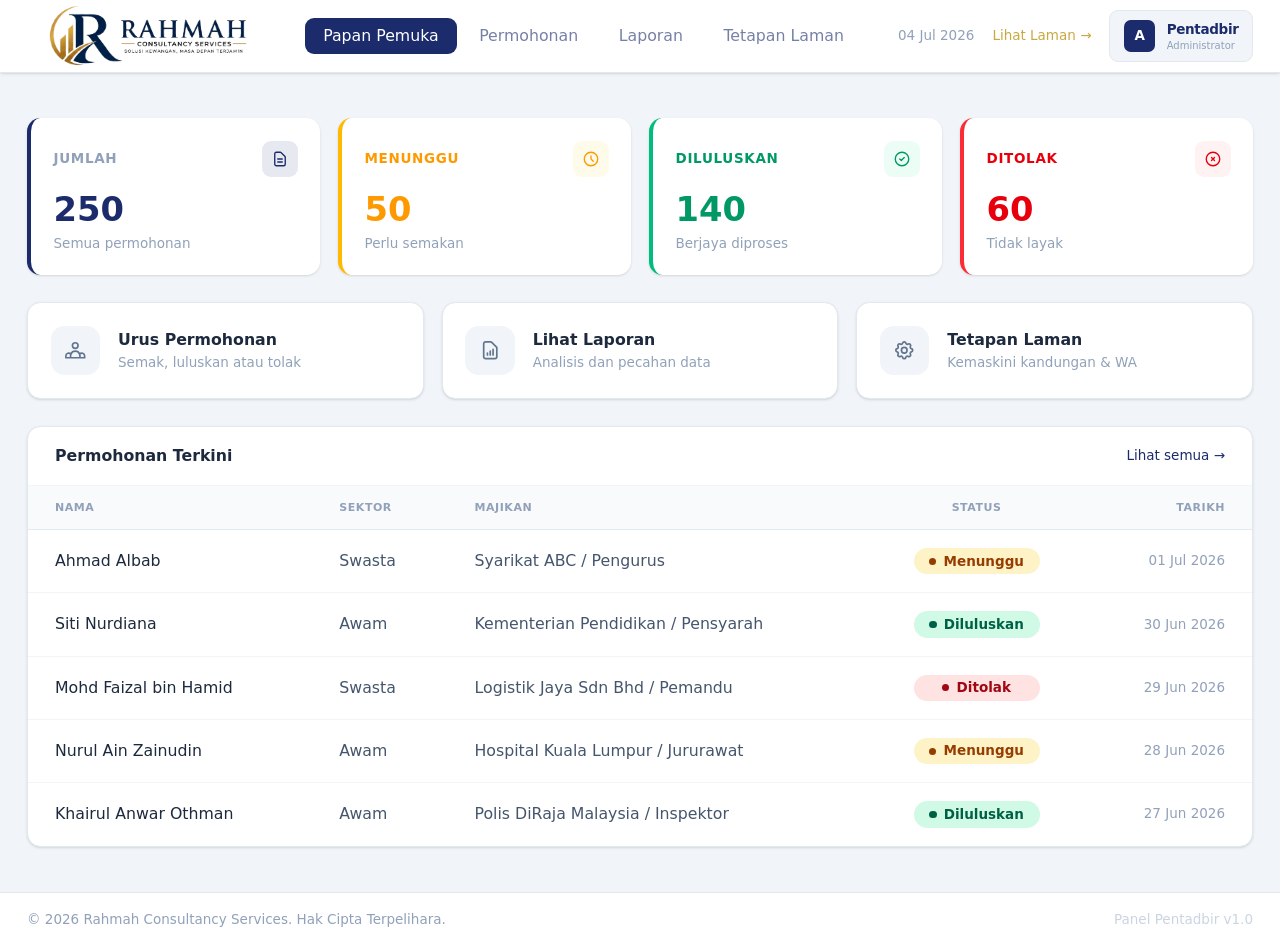
==== commit 79599283: "Update HTML files and add new CSS asset" ====
--- a/admin/dashboard.html
+++ b/admin/dashboard.html
@@ -4,7 +4,7 @@
     <meta charset="UTF-8">
     <meta name="viewport" content="width=device-width, initial-scale=1.0">
     <title>Papan Pemuka — Rahmah Consulting</title>
-    <link rel="stylesheet" href="../assets/app-WshJ1xP1.css">
+    <link rel="stylesheet" href="../assets/app-B74Mv5uI.css">
 </head>
 <body class="bg-slate-100 text-slate-900 font-sans antialiased min-h-screen flex flex-col">
 
--- a/assets/app-B74Mv5uI.css
+++ b/assets/app-B74Mv5uI.css
@@ -0,0 +1 @@
+@layer properties{@supports (((-webkit-hyphens:none)) and (not (margin-trim:inline))) or ((-moz-orient:inline) and (not (color:rgb(from red r g b)))){*,:before,:after,::backdrop{--tw-translate-x:0;--tw-translate-y:0;--tw-translate-z:0;--tw-rotate-x:initial;--tw-rotate-y:initial;--tw-rotate-z:initial;--tw-skew-x:initial;--tw-skew-y:initial;--tw-space-y-reverse:0;--tw-space-x-reverse:0;--tw-divide-x-reverse:0;--tw-border-style:solid;--tw-divide-y-reverse:0;--tw-gradient-position:initial;--tw-gradient-from:#0000;--tw-gradient-via:#0000;--tw-gradient-to:#0000;--tw-gradient-stops:initial;--tw-gradient-via-stops:initial;--tw-gradient-from-position:0%;--tw-gradient-via-position:50%;--tw-gradient-to-position:100%;--tw-leading:initial;--tw-font-weight:initial;--tw-tracking:initial;--tw-shadow:0 0 #0000;--tw-shadow-color:initial;--tw-shadow-alpha:100%;--tw-inset-shadow:0 0 #0000;--tw-inset-shadow-color:initial;--tw-inset-shadow-alpha:100%;--tw-ring-color:initial;--tw-ring-shadow:0 0 #0000;--tw-inset-ring-color:initial;--tw-inset-ring-shadow:0 0 #0000;--tw-ring-inset:initial;--tw-ring-offset-width:0px;--tw-ring-offset-color:#fff;--tw-ring-offset-shadow:0 0 #0000;--tw-blur:initial;--tw-brightness:initial;--tw-contrast:initial;--tw-grayscale:initial;--tw-hue-rotate:initial;--tw-invert:initial;--tw-opacity:initial;--tw-saturate:initial;--tw-sepia:initial;--tw-drop-shadow:initial;--tw-drop-shadow-color:initial;--tw-drop-shadow-alpha:100%;--tw-drop-shadow-size:initial;--tw-backdrop-blur:initial;--tw-backdrop-brightness:initial;--tw-backdrop-contrast:initial;--tw-backdrop-grayscale:initial;--tw-backdrop-hue-rotate:initial;--tw-backdrop-invert:initial;--tw-backdrop-opacity:initial;--tw-backdrop-saturate:initial;--tw-backdrop-sepia:initial;--tw-duration:initial;--tw-ease:initial;--tw-content:""}}}@layer theme{:root,:host{--font-sans:"Instrument Sans", ui-sans-serif, system-ui, sans-serif, "Apple Color Emoji", "Segoe UI Emoji", "Segoe UI Symbol", "Noto Color Emoji";--font-serif:ui-serif, Georgia, Cambria, "Times New Roman", Times, serif;--font-mono:ui-monospace, SFMono-Regular, Menlo, Monaco, Consolas, "Liberation Mono", "Courier New", monospace;--color-red-50:oklch(97.1% .013 17.38);--color-red-100:oklch(93.6% .032 17.717);--color-red-200:oklch(88.5% .062 18.334);--color-red-300:oklch(80.8% .114 19.571);--color-red-400:oklch(70.4% .191 22.216);--color-red-500:oklch(63.7% .237 25.331);--color-red-600:oklch(57.7% .245 27.325);--color-red-700:oklch(50.5% .213 27.518);--color-red-800:oklch(44.4% .177 26.899);--color-red-900:oklch(39.6% .141 25.723);--color-red-950:oklch(25.8% .092 26.042);--color-orange-50:oklch(98% .016 73.684);--color-orange-100:oklch(95.4% .038 75.164);--color-orange-200:oklch(90.1% .076 70.697);--color-orange-300:oklch(83.7% .128 66.29);--color-orange-400:oklch(75% .183 55.934);--color-orange-500:oklch(70.5% .213 47.604);--color-orange-600:oklch(64.6% .222 41.116);--color-orange-700:oklch(55.3% .195 38.402);--color-orange-800:oklch(47% .157 37.304);--color-orange-900:oklch(40.8% .123 38.172);--color-orange-950:oklch(26.6% .079 36.259);--color-amber-50:oklch(98.7% .022 95.277);--color-amber-100:oklch(96.2% .059 95.617);--color-amber-200:oklch(92.4% .12 95.746);--color-amber-300:oklch(87.9% .169 91.605);--color-amber-400:oklch(82.8% .189 84.429);--color-amber-500:oklch(76.9% .188 70.08);--color-amber-600:oklch(66.6% .179 58.318);--color-amber-700:oklch(55.5% .163 48.998);--color-amber-800:oklch(47.3% .137 46.201);--color-amber-900:oklch(41.4% .112 45.904);--color-amber-950:oklch(27.9% .077 45.635);--color-yellow-50:oklch(98.7% .026 102.212);--color-yellow-100:oklch(97.3% .071 103.193);--color-yellow-200:oklch(94.5% .129 101.54);--color-yellow-300:oklch(90.5% .182 98.111);--color-yellow-400:oklch(85.2% .199 91.936);--color-yellow-500:oklch(79.5% .184 86.047);--color-yellow-600:oklch(68.1% .162 75.834);--color-yellow-700:oklch(55.4% .135 66.442);--color-yellow-800:oklch(47.6% .114 61.907);--color-yellow-900:oklch(42.1% .095 57.708);--color-yellow-950:oklch(28.6% .066 53.813);--color-lime-50:oklch(98.6% .031 120.757);--color-lime-100:oklch(96.7% .067 122.328);--color-lime-200:oklch(93.8% .127 124.321);--color-lime-300:oklch(89.7% .196 126.665);--color-lime-400:oklch(84.1% .238 128.85);--color-lime-500:oklch(76.8% .233 130.85);--color-lime-600:oklch(64.8% .2 131.684);--color-lime-700:oklch(53.2% .157 131.589);--color-lime-800:oklch(45.3% .124 130.933);--color-lime-900:oklch(40.5% .101 131.063);--color-lime-950:oklch(27.4% .072 132.109);--color-green-50:oklch(98.2% .018 155.826);--color-green-100:oklch(96.2% .044 156.743);--color-green-200:oklch(92.5% .084 155.995);--color-green-300:oklch(87.1% .15 154.449);--color-green-400:oklch(79.2% .209 151.711);--color-green-500:oklch(72.3% .219 149.579);--color-green-600:oklch(62.7% .194 149.214);--color-green-700:oklch(52.7% .154 150.069);--color-green-800:oklch(44.8% .119 151.328);--color-green-900:oklch(39.3% .095 152.535);--color-green-950:oklch(26.6% .065 152.934);--color-emerald-50:oklch(97.9% .021 166.113);--color-emerald-100:oklch(95% .052 163.051);--color-emerald-200:oklch(90.5% .093 164.15);--color-emerald-300:oklch(84.5% .143 164.978);--color-emerald-400:oklch(76.5% .177 163.223);--color-emerald-500:oklch(69.6% .17 162.48);--color-emerald-600:oklch(59.6% .145 163.225);--color-emerald-700:oklch(50.8% .118 165.612);--color-emerald-800:oklch(43.2% .095 166.913);--color-emerald-900:oklch(37.8% .077 168.94);--color-emerald-950:oklch(26.2% .051 172.552);--color-teal-50:oklch(98.4% .014 180.72);--color-teal-100:oklch(95.3% .051 180.801);--color-teal-200:oklch(91% .096 180.426);--color-teal-300:oklch(85.5% .138 181.071);--color-teal-400:oklch(77.7% .152 181.912);--color-teal-500:oklch(70.4% .14 182.503);--color-teal-600:oklch(60% .118 184.704);--color-teal-700:oklch(51.1% .096 186.391);--color-teal-800:oklch(43.7% .078 188.216);--color-teal-900:oklch(38.6% .063 188.416);--color-teal-950:oklch(27.7% .046 192.524);--color-cyan-50:oklch(98.4% .019 200.873);--color-cyan-100:oklch(95.6% .045 203.388);--color-cyan-200:oklch(91.7% .08 205.041);--color-cyan-300:oklch(86.5% .127 207.078);--color-cyan-400:oklch(78.9% .154 211.53);--color-cyan-500:oklch(71.5% .143 215.221);--color-cyan-600:oklch(60.9% .126 221.723);--color-cyan-700:oklch(52% .105 223.128);--color-cyan-800:oklch(45% .085 224.283);--color-cyan-900:oklch(39.8% .07 227.392);--color-cyan-950:oklch(30.2% .056 229.695);--color-sky-50:oklch(97.7% .013 236.62);--color-sky-100:oklch(95.1% .026 236.824);--color-sky-200:oklch(90.1% .058 230.902);--color-sky-300:oklch(82.8% .111 230.318);--color-sky-400:oklch(74.6% .16 232.661);--color-sky-500:oklch(68.5% .169 237.323);--color-sky-600:oklch(58.8% .158 241.966);--color-sky-700:oklch(50% .134 242.749);--color-sky-800:oklch(44.3% .11 240.79);--color-sky-900:oklch(39.1% .09 240.876);--color-sky-950:oklch(29.3% .066 243.157);--color-blue-50:oklch(97% .014 254.604);--color-blue-100:oklch(93.2% .032 255.585);--color-blue-200:oklch(88.2% .059 254.128);--color-blue-300:oklch(80.9% .105 251.813);--color-blue-400:oklch(70.7% .165 254.624);--color-blue-500:oklch(62.3% .214 259.815);--color-blue-600:oklch(54.6% .245 262.881);--color-blue-700:oklch(48.8% .243 264.376);--color-blue-800:oklch(42.4% .199 265.638);--color-blue-900:oklch(37.9% .146 265.522);--color-blue-950:oklch(28.2% .091 267.935);--color-indigo-50:oklch(96.2% .018 272.314);--color-indigo-100:oklch(93% .034 272.788);--color-indigo-200:oklch(87% .065 274.039);--color-indigo-300:oklch(78.5% .115 274.713);--color-indigo-400:oklch(67.3% .182 276.935);--color-indigo-500:oklch(58.5% .233 277.117);--color-indigo-600:oklch(51.1% .262 276.966);--color-indigo-700:oklch(45.7% .24 277.023);--color-indigo-800:oklch(39.8% .195 277.366);--color-indigo-900:oklch(35.9% .144 278.697);--color-indigo-950:oklch(25.7% .09 281.288);--color-violet-50:oklch(96.9% .016 293.756);--color-violet-100:oklch(94.3% .029 294.588);--color-violet-200:oklch(89.4% .057 293.283);--color-violet-300:oklch(81.1% .111 293.571);--color-violet-400:oklch(70.2% .183 293.541);--color-violet-500:oklch(60.6% .25 292.717);--color-violet-600:oklch(54.1% .281 293.009);--color-violet-700:oklch(49.1% .27 292.581);--color-violet-800:oklch(43.2% .232 292.759);--color-violet-900:oklch(38% .189 293.745);--color-violet-950:oklch(28.3% .141 291.089);--color-purple-50:oklch(97.7% .014 308.299);--color-purple-100:oklch(94.6% .033 307.174);--color-purple-200:oklch(90.2% .063 306.703);--color-purple-300:oklch(82.7% .119 306.383);--color-purple-400:oklch(71.4% .203 305.504);--color-purple-500:oklch(62.7% .265 303.9);--color-purple-600:oklch(55.8% .288 302.321);--color-purple-700:oklch(49.6% .265 301.924);--color-purple-800:oklch(43.8% .218 303.724);--color-purple-900:oklch(38.1% .176 304.987);--color-purple-950:oklch(29.1% .149 302.717);--color-fuchsia-50:oklch(97.7% .017 320.058);--color-fuchsia-100:oklch(95.2% .037 318.852);--color-fuchsia-200:oklch(90.3% .076 319.62);--color-fuchsia-300:oklch(83.3% .145 321.434);--color-fuchsia-400:oklch(74% .238 322.16);--color-fuchsia-500:oklch(66.7% .295 322.15);--color-fuchsia-600:oklch(59.1% .293 322.896);--color-fuchsia-700:oklch(51.8% .253 323.949);--color-fuchsia-800:oklch(45.2% .211 324.591);--color-fuchsia-900:oklch(40.1% .17 325.612);--color-fuchsia-950:oklch(29.3% .136 325.661);--color-pink-50:oklch(97.1% .014 343.198);--color-pink-100:oklch(94.8% .028 342.258);--color-pink-200:oklch(89.9% .061 343.231);--color-pink-300:oklch(82.3% .12 346.018);--color-pink-400:oklch(71.8% .202 349.761);--color-pink-500:oklch(65.6% .241 354.308);--color-pink-600:oklch(59.2% .249 .584);--color-pink-700:oklch(52.5% .223 3.958);--color-pink-800:oklch(45.9% .187 3.815);--color-pink-900:oklch(40.8% .153 2.432);--color-pink-950:oklch(28.4% .109 3.907);--color-rose-50:oklch(96.9% .015 12.422);--color-rose-100:oklch(94.1% .03 12.58);--color-rose-200:oklch(89.2% .058 10.001);--color-rose-300:oklch(81% .117 11.638);--color-rose-400:oklch(71.2% .194 13.428);--color-rose-500:oklch(64.5% .246 16.439);--color-rose-600:oklch(58.6% .253 17.585);--color-rose-700:oklch(51.4% .222 16.935);--color-rose-800:oklch(45.5% .188 13.697);--color-rose-900:oklch(41% .159 10.272);--color-rose-950:oklch(27.1% .105 12.094);--color-slate-50:oklch(98.4% .003 247.858);--color-slate-100:oklch(96.8% .007 247.896);--color-slate-200:oklch(92.9% .013 255.508);--color-slate-300:oklch(86.9% .022 252.894);--color-slate-400:oklch(70.4% .04 256.788);--color-slate-500:oklch(55.4% .046 257.417);--color-slate-600:oklch(44.6% .043 257.281);--color-slate-700:oklch(37.2% .044 257.287);--color-slate-800:oklch(27.9% .041 260.031);--color-slate-900:oklch(20.8% .042 265.755);--color-slate-950:oklch(12.9% .042 264.695);--color-gray-50:oklch(98.5% .002 247.839);--color-gray-100:oklch(96.7% .003 264.542);--color-gray-200:oklch(92.8% .006 264.531);--color-gray-300:oklch(87.2% .01 258.338);--color-gray-400:oklch(70.7% .022 261.325);--color-gray-500:oklch(55.1% .027 264.364);--color-gray-600:oklch(44.6% .03 256.802);--color-gray-700:oklch(37.3% .034 259.733);--color-gray-800:oklch(27.8% .033 256.848);--color-gray-900:oklch(21% .034 264.665);--color-gray-950:oklch(13% .028 261.692);--color-zinc-50:oklch(98.5% 0 0);--color-zinc-100:oklch(96.7% .001 286.375);--color-zinc-200:oklch(92% .004 286.32);--color-zinc-300:oklch(87.1% .006 286.286);--color-zinc-400:oklch(70.5% .015 286.067);--color-zinc-500:oklch(55.2% .016 285.938);--color-zinc-600:oklch(44.2% .017 285.786);--color-zinc-700:oklch(37% .013 285.805);--color-zinc-800:oklch(27.4% .006 286.033);--color-zinc-900:oklch(21% .006 285.885);--color-zinc-950:oklch(14.1% .005 285.823);--color-neutral-50:oklch(98.5% 0 0);--color-neutral-100:oklch(97% 0 0);--color-neutral-200:oklch(92.2% 0 0);--color-neutral-300:oklch(87% 0 0);--color-neutral-400:oklch(70.8% 0 0);--color-neutral-500:oklch(55.6% 0 0);--color-neutral-600:oklch(43.9% 0 0);--color-neutral-700:oklch(37.1% 0 0);--color-neutral-800:oklch(26.9% 0 0);--color-neutral-900:oklch(20.5% 0 0);--color-neutral-950:oklch(14.5% 0 0);--color-stone-50:oklch(98.5% .001 106.423);--color-stone-100:oklch(97% .001 106.424);--color-stone-200:oklch(92.3% .003 48.717);--color-stone-300:oklch(86.9% .005 56.366);--color-stone-400:oklch(70.9% .01 56.259);--color-stone-500:oklch(55.3% .013 58.071);--color-stone-600:oklch(44.4% .011 73.639);--color-stone-700:oklch(37.4% .01 67.558);--color-stone-800:oklch(26.8% .007 34.298);--color-stone-900:oklch(21.6% .006 56.043);--color-stone-950:oklch(14.7% .004 49.25);--color-black:#000;--color-white:#fff;--spacing:.25rem;--breakpoint-sm:40rem;--breakpoint-md:48rem;--breakpoint-lg:64rem;--breakpoint-xl:80rem;--breakpoint-2xl:96rem;--container-3xs:16rem;--container-2xs:18rem;--container-xs:20rem;--container-sm:24rem;--container-md:28rem;--container-lg:32rem;--container-xl:36rem;--container-2xl:42rem;--container-3xl:48rem;--container-4xl:56rem;--container-5xl:64rem;--container-6xl:72rem;--container-7xl:80rem;--text-xs:.75rem;--text-xs--line-height:calc(1 / .75);--text-sm:.875rem;--text-sm--line-height:calc(1.25 / .875);--text-base:1rem;--text-base--line-height: 1.5 ;--text-lg:1.125rem;--text-lg--line-height:calc(1.75 / 1.125);--text-xl:1.25rem;--text-xl--line-height:calc(1.75 / 1.25);--text-2xl:1.5rem;--text-2xl--line-height:calc(2 / 1.5);--text-3xl:1.875rem;--text-3xl--line-height: 1.2 ;--text-4xl:2.25rem;--text-4xl--line-height:calc(2.5 / 2.25);--text-5xl:3rem;--text-5xl--line-height:1;--text-6xl:3.75rem;--text-6xl--line-height:1;--text-7xl:4.5rem;--text-7xl--line-height:1;--text-8xl:6rem;--text-8xl--line-height:1;--text-9xl:8rem;--text-9xl--line-height:1;--font-weight-thin:100;--font-weight-extralight:200;--font-weight-light:300;--font-weight-normal:400;--font-weight-medium:500;--font-weight-semibold:600;--font-weight-bold:700;--font-weight-extrabold:800;--font-weight-black:900;--tracking-tighter:-.05em;--tracking-tight:-.025em;--tracking-normal:0em;--tracking-wide:.025em;--tracking-wider:.05em;--tracking-widest:.1em;--leading-tight:1.25;--leading-snug:1.375;--leading-normal:1.5;--leading-relaxed:1.625;--leading-loose:2;--radius-xs:.125rem;--radius-sm:.25rem;--radius-md:.375rem;--radius-lg:.5rem;--radius-xl:.75rem;--radius-2xl:1rem;--radius-3xl:1.5rem;--radius-4xl:2rem;--shadow-2xs:0 1px #0000000d;--shadow-xs:0 1px 2px 0 #0000000d;--shadow-sm:0 1px 3px 0 #0000001a, 0 1px 2px -1px #0000001a;--shadow-md:0 4px 6px -1px #0000001a, 0 2px 4px -2px #0000001a;--shadow-lg:0 10px 15px -3px #0000001a, 0 4px 6px -4px #0000001a;--shadow-xl:0 20px 25px -5px #0000001a, 0 8px 10px -6px #0000001a;--shadow-2xl:0 25px 50px -12px #00000040;--inset-shadow-2xs:inset 0 1px #0000000d;--inset-shadow-xs:inset 0 1px 1px #0000000d;--inset-shadow-sm:inset 0 2px 4px #0000000d;--drop-shadow-xs:0 1px 1px #0000000d;--drop-shadow-sm:0 1px 2px #00000026;--drop-shadow-md:0 3px 3px #0000001f;--drop-shadow-lg:0 4px 4px #00000026;--drop-shadow-xl:0 9px 7px #0000001a;--drop-shadow-2xl:0 25px 25px #00000026;--ease-in:cubic-bezier(.4, 0, 1, 1);--ease-out:cubic-bezier(0, 0, .2, 1);--ease-in-out:cubic-bezier(.4, 0, .2, 1);--animate-spin:spin 1s linear infinite;--animate-ping:ping 1s cubic-bezier(0, 0, .2, 1) infinite;--animate-pulse:pulse 2s cubic-bezier(.4, 0, .6, 1) infinite;--animate-bounce:bounce 1s infinite;--blur-xs:4px;--blur-sm:8px;--blur-md:12px;--blur-lg:16px;--blur-xl:24px;--blur-2xl:40px;--blur-3xl:64px;--perspective-dramatic:100px;--perspective-near:300px;--perspective-normal:500px;--perspective-midrange:800px;--perspective-distant:1200px;--aspect-video:16 / 9;--default-transition-duration:.15s;--default-transition-timing-function:cubic-bezier(.4, 0, .2, 1);--default-font-family:var(--font-sans);--default-mono-font-family:var(--font-mono);--color-navy:#1b2b6b;--color-navy-dark:#0f1a45;--color-gold:#c9a840;--color-gold-light:#fbf3d5}}@layer base{*,:after,:before,::backdrop{box-sizing:border-box;border:0 solid;margin:0;padding:0}::file-selector-button{box-sizing:border-box;border:0 solid;margin:0;padding:0}html,:host{-webkit-text-size-adjust:100%;tab-size:4;line-height:1.5;font-family:var(--default-font-family,ui-sans-serif, system-ui, sans-serif, "Apple Color Emoji", "Segoe UI Emoji", "Segoe UI Symbol", "Noto Color Emoji");font-feature-settings:var(--default-font-feature-settings,normal);font-variation-settings:var(--default-font-variation-settings,normal);-webkit-tap-highlight-color:transparent}hr{height:0;color:inherit;border-top-width:1px}abbr:where([title]){-webkit-text-decoration:underline dotted;text-decoration:underline dotted}h1,h2,h3,h4,h5,h6{font-size:inherit;font-weight:inherit}a{color:inherit;-webkit-text-decoration:inherit;text-decoration:inherit}b,strong{font-weight:bolder}code,kbd,samp,pre{font-family:var(--default-mono-font-family,ui-monospace, SFMono-Regular, Menlo, Monaco, Consolas, "Liberation Mono", "Courier New", monospace);font-feature-settings:var(--default-mono-font-feature-settings,normal);font-variation-settings:var(--default-mono-font-variation-settings,normal);font-size:1em}small{font-size:80%}sub,sup{vertical-align:baseline;font-size:75%;line-height:0;position:relative}sub{bottom:-.25em}sup{top:-.5em}table{text-indent:0;border-color:inherit;border-collapse:collapse}:-moz-focusring{outline:auto}progress{vertical-align:baseline}summary{display:list-item}ol,ul,menu{list-style:none}img,svg,video,canvas,audio,iframe,embed,object{vertical-align:middle;display:block}img,video{max-width:100%;height:auto}button,input,select,optgroup,textarea{font:inherit;font-feature-settings:inherit;font-variation-settings:inherit;letter-spacing:inherit;color:inherit;opacity:1;background-color:#0000;border-radius:0}::file-selector-button{font:inherit;font-feature-settings:inherit;font-variation-settings:inherit;letter-spacing:inherit;color:inherit;opacity:1;background-color:#0000;border-radius:0}:where(select:is([multiple],[size])) optgroup{font-weight:bolder}:where(select:is([multiple],[size])) optgroup option{padding-inline-start:20px}::file-selector-button{margin-inline-end:4px}::placeholder{opacity:1}@supports (not ((-webkit-appearance:-apple-pay-button))) or (contain-intrinsic-size:1px){::placeholder{color:currentColor}@supports (color:color-mix(in lab,red,red)){::placeholder{color:color-mix(in oklab,currentcolor 50%,transparent)}}}textarea{resize:vertical}::-webkit-search-decoration{-webkit-appearance:none}::-webkit-date-and-time-value{min-height:1lh;text-align:inherit}::-webkit-datetime-edit{display:inline-flex}::-webkit-datetime-edit-fields-wrapper{padding:0}::-webkit-datetime-edit{padding-block:0}::-webkit-datetime-edit-year-field{padding-block:0}::-webkit-datetime-edit-month-field{padding-block:0}::-webkit-datetime-edit-day-field{padding-block:0}::-webkit-datetime-edit-hour-field{padding-block:0}::-webkit-datetime-edit-minute-field{padding-block:0}::-webkit-datetime-edit-second-field{padding-block:0}::-webkit-datetime-edit-millisecond-field{padding-block:0}::-webkit-datetime-edit-meridiem-field{padding-block:0}::-webkit-calendar-picker-indicator{line-height:1}:-moz-ui-invalid{box-shadow:none}button,input:where([type=button],[type=reset],[type=submit]){appearance:button}::file-selector-button{appearance:button}::-webkit-inner-spin-button{height:auto}::-webkit-outer-spin-button{height:auto}[hidden]:where(:not([hidden=until-found])){display:none!important}}@layer components;@layer utilities{.pointer-events-none{pointer-events:none}.visible{visibility:visible}.absolute{position:absolute}.fixed{position:fixed}.relative{position:relative}.static{position:static}.sticky{position:sticky}.-inset-1{inset:calc(var(--spacing) * -1)}.inset-0{inset:0}.top-0{top:0}.top-3{top:calc(var(--spacing) * 3)}.top-4{top:calc(var(--spacing) * 4)}.top-\[-1px\]{top:-1px}.right-0{right:0}.right-4{right:calc(var(--spacing) * 4)}.bottom-0{bottom:0}.left-0{left:0}.left-6{left:calc(var(--spacing) * 6)}.-z-10{z-index:-10}.z-10{z-index:10}.z-20{z-index:20}.z-50{z-index:50}.col-span-2{grid-column:span 2/span 2}.container{width:100%}@media(min-width:40rem){.container{max-width:40rem}}@media(min-width:48rem){.container{max-width:48rem}}@media(min-width:64rem){.container{max-width:64rem}}@media(min-width:80rem){.container{max-width:80rem}}@media(min-width:96rem){.container{max-width:96rem}}.mx-auto{margin-inline:auto}.-mt-3{margin-top:calc(var(--spacing) * -3)}.-mt-5{margin-top:calc(var(--spacing) * -5)}.-mt-\[4\.9rem\]{margin-top:-4.9rem}.-mt-px{margin-top:-1px}.mt-0\.5{margin-top:calc(var(--spacing) * .5)}.mt-1{margin-top:var(--spacing)}.mt-1\.5{margin-top:calc(var(--spacing) * 1.5)}.mt-2{margin-top:calc(var(--spacing) * 2)}.mt-4{margin-top:calc(var(--spacing) * 4)}.mt-5{margin-top:calc(var(--spacing) * 5)}.mt-6{margin-top:calc(var(--spacing) * 6)}.mt-8{margin-top:calc(var(--spacing) * 8)}.mt-10{margin-top:calc(var(--spacing) * 10)}.mt-auto{margin-top:auto}.mr-2{margin-right:calc(var(--spacing) * 2)}.mr-6{margin-right:calc(var(--spacing) * 6)}.-mb-px{margin-bottom:-1px}.mb-0\.5{margin-bottom:calc(var(--spacing) * .5)}.mb-1{margin-bottom:var(--spacing)}.mb-1\.5{margin-bottom:calc(var(--spacing) * 1.5)}.mb-2{margin-bottom:calc(var(--spacing) * 2)}.mb-3{margin-bottom:calc(var(--spacing) * 3)}.mb-4{margin-bottom:calc(var(--spacing) * 4)}.mb-5{margin-bottom:calc(var(--spacing) * 5)}.mb-6{margin-bottom:calc(var(--spacing) * 6)}.mb-8{margin-bottom:calc(var(--spacing) * 8)}.mb-10{margin-bottom:calc(var(--spacing) * 10)}.mb-12{margin-bottom:calc(var(--spacing) * 12)}.mb-14{margin-bottom:calc(var(--spacing) * 14)}.-ml-8{margin-left:calc(var(--spacing) * -8)}.-ml-px{margin-left:-1px}.ml-0\.5{margin-left:calc(var(--spacing) * .5)}.ml-1{margin-left:var(--spacing)}.ml-2{margin-left:calc(var(--spacing) * 2)}.ml-4{margin-left:calc(var(--spacing) * 4)}.ml-12{margin-left:calc(var(--spacing) * 12)}.block{display:block}.flex{display:flex}.grid{display:grid}.hidden{display:none}.inline{display:inline}.inline-block{display:inline-block}.inline-flex{display:inline-flex}.table{display:table}.table-row{display:table-row}.aspect-\[335\/376\]{aspect-ratio:335/376}.aspect-video{aspect-ratio:var(--aspect-video)}.size-2{width:calc(var(--spacing) * 2);height:calc(var(--spacing) * 2)}.size-3{width:calc(var(--spacing) * 3);height:calc(var(--spacing) * 3)}.h-0{height:0}.h-0\.5{height:calc(var(--spacing) * .5)}.h-1{height:var(--spacing)}.h-1\.5{height:calc(var(--spacing) * 1.5)}.h-2{height:calc(var(--spacing) * 2)}.h-2\.5{height:calc(var(--spacing) * 2.5)}.h-3{height:calc(var(--spacing) * 3)}.h-3\.5{height:calc(var(--spacing) * 3.5)}.h-4{height:calc(var(--spacing) * 4)}.h-5{height:calc(var(--spacing) * 5)}.h-6{height:calc(var(--spacing) * 6)}.h-7{height:calc(var(--spacing) * 7)}.h-8{height:calc(var(--spacing) * 8)}.h-9{height:calc(var(--spacing) * 9)}.h-10{height:calc(var(--spacing) * 10)}.h-11{height:calc(var(--spacing) * 11)}.h-14{height:calc(var(--spacing) * 14)}.h-14\.5{height:calc(var(--spacing) * 14.5)}.h-16{height:calc(var(--spacing) * 16)}.h-30{height:calc(var(--spacing) * 30)}.h-36{height:calc(var(--spacing) * 36)}.h-44{height:calc(var(--spacing) * 44)}.h-\[18px\]{height:18px}.h-\[56px\]{height:56px}.h-auto{height:auto}.h-full{height:100%}.max-h-\[90vh\]{max-height:90vh}.min-h-\[88vh\]{min-height:88vh}.min-h-dvh{min-height:100dvh}.min-h-screen{min-height:100vh}.w-1{width:var(--spacing)}.w-1\.5{width:calc(var(--spacing) * 1.5)}.w-2{width:calc(var(--spacing) * 2)}.w-2\.5{width:calc(var(--spacing) * 2.5)}.w-3{width:calc(var(--spacing) * 3)}.w-3\.5{width:calc(var(--spacing) * 3.5)}.w-4{width:calc(var(--spacing) * 4)}.w-5{width:calc(var(--spacing) * 5)}.w-6{width:calc(var(--spacing) * 6)}.w-7{width:calc(var(--spacing) * 7)}.w-8{width:calc(var(--spacing) * 8)}.w-9{width:calc(var(--spacing) * 9)}.w-10{width:calc(var(--spacing) * 10)}.w-11{width:calc(var(--spacing) * 11)}.w-12{width:calc(var(--spacing) * 12)}.w-14{width:calc(var(--spacing) * 14)}.w-16{width:calc(var(--spacing) * 16)}.w-36{width:calc(var(--spacing) * 36)}.w-40{width:calc(var(--spacing) * 40)}.w-44{width:calc(var(--spacing) * 44)}.w-\[18px\]{width:18px}.w-\[448px\]{width:448px}.w-auto{width:auto}.w-fit{width:fit-content}.w-full{width:100%}.max-w-2xl{max-width:var(--container-2xl)}.max-w-3xl{max-width:var(--container-3xl)}.max-w-5xl{max-width:var(--container-5xl)}.max-w-6xl{max-width:var(--container-6xl)}.max-w-7xl{max-width:var(--container-7xl)}.max-w-\[335px\]{max-width:335px}.max-w-full{max-width:100%}.max-w-lg{max-width:var(--container-lg)}.max-w-none{max-width:none}.max-w-screen-xl{max-width:var(--breakpoint-xl)}.max-w-sm{max-width:var(--container-sm)}.max-w-xl{max-width:var(--container-xl)}.min-w-0{min-width:0}.min-w-5{min-width:calc(var(--spacing) * 5)}.min-w-6{min-width:calc(var(--spacing) * 6)}.min-w-\[640px\]{min-width:640px}.min-w-\[820px\]{min-width:820px}.flex-1{flex:1}.flex-shrink-0,.shrink-0{flex-shrink:0}.flex-grow,.grow{flex-grow:1}.translate-y-0{--tw-translate-y:0;translate:var(--tw-translate-x) var(--tw-translate-y)}.rotate-180{rotate:180deg}.transform{transform:var(--tw-rotate-x,) var(--tw-rotate-y,) var(--tw-rotate-z,) var(--tw-skew-x,) var(--tw-skew-y,)}.cursor-default{cursor:default}.cursor-not-allowed{cursor:not-allowed}.cursor-not-allowed\!{cursor:not-allowed!important}.cursor-pointer{cursor:pointer}.list-inside{list-style-position:inside}.list-decimal{list-style-type:decimal}.grid-cols-1{grid-template-columns:repeat(1,minmax(0,1fr))}.grid-cols-2{grid-template-columns:repeat(2,minmax(0,1fr))}.grid-cols-3{grid-template-columns:repeat(3,minmax(0,1fr))}.flex-col{flex-direction:column}.flex-col-reverse{flex-direction:column-reverse}.flex-wrap{flex-wrap:wrap}.items-baseline{align-items:baseline}.items-center{align-items:center}.items-end{align-items:flex-end}.items-start{align-items:flex-start}.justify-between{justify-content:space-between}.justify-center{justify-content:center}.justify-end{justify-content:flex-end}.justify-items-center{justify-items:center}.gap-0\.5{gap:calc(var(--spacing) * .5)}.gap-1{gap:var(--spacing)}.gap-1\.5{gap:calc(var(--spacing) * 1.5)}.gap-2{gap:calc(var(--spacing) * 2)}.gap-2\.5{gap:calc(var(--spacing) * 2.5)}.gap-3{gap:calc(var(--spacing) * 3)}.gap-4{gap:calc(var(--spacing) * 4)}.gap-5{gap:calc(var(--spacing) * 5)}.gap-6{gap:calc(var(--spacing) * 6)}.gap-8{gap:calc(var(--spacing) * 8)}.gap-10{gap:calc(var(--spacing) * 10)}.gap-12{gap:calc(var(--spacing) * 12)}:where(.space-y-0\.5>:not(:last-child)){--tw-space-y-reverse:0;margin-block-start:calc(calc(var(--spacing) * .5) * var(--tw-space-y-reverse));margin-block-end:calc(calc(var(--spacing) * .5) * calc(1 - var(--tw-space-y-reverse)))}:where(.space-y-1>:not(:last-child)){--tw-space-y-reverse:0;margin-block-start:calc(var(--spacing) * var(--tw-space-y-reverse));margin-block-end:calc(var(--spacing) * calc(1 - var(--tw-space-y-reverse)))}:where(.space-y-2\.5>:not(:last-child)){--tw-space-y-reverse:0;margin-block-start:calc(calc(var(--spacing) * 2.5) * var(--tw-space-y-reverse));margin-block-end:calc(calc(var(--spacing) * 2.5) * calc(1 - var(--tw-space-y-reverse)))}:where(.space-y-3>:not(:last-child)){--tw-space-y-reverse:0;margin-block-start:calc(calc(var(--spacing) * 3) * var(--tw-space-y-reverse));margin-block-end:calc(calc(var(--spacing) * 3) * calc(1 - var(--tw-space-y-reverse)))}:where(.space-y-4>:not(:last-child)){--tw-space-y-reverse:0;margin-block-start:calc(calc(var(--spacing) * 4) * var(--tw-space-y-reverse));margin-block-end:calc(calc(var(--spacing) * 4) * calc(1 - var(--tw-space-y-reverse)))}:where(.space-y-5>:not(:last-child)){--tw-space-y-reverse:0;margin-block-start:calc(calc(var(--spacing) * 5) * var(--tw-space-y-reverse));margin-block-end:calc(calc(var(--spacing) * 5) * calc(1 - var(--tw-space-y-reverse)))}:where(.space-y-6>:not(:last-child)){--tw-space-y-reverse:0;margin-block-start:calc(calc(var(--spacing) * 6) * var(--tw-space-y-reverse));margin-block-end:calc(calc(var(--spacing) * 6) * calc(1 - var(--tw-space-y-reverse)))}:where(.space-y-8>:not(:last-child)){--tw-space-y-reverse:0;margin-block-start:calc(calc(var(--spacing) * 8) * var(--tw-space-y-reverse));margin-block-end:calc(calc(var(--spacing) * 8) * calc(1 - var(--tw-space-y-reverse)))}:where(.space-x-1>:not(:last-child)){--tw-space-x-reverse:0;margin-inline-start:calc(var(--spacing) * var(--tw-space-x-reverse));margin-inline-end:calc(var(--spacing) * calc(1 - var(--tw-space-x-reverse)))}:where(.space-x-8>:not(:last-child)){--tw-space-x-reverse:0;margin-inline-start:calc(calc(var(--spacing) * 8) * var(--tw-space-x-reverse));margin-inline-end:calc(calc(var(--spacing) * 8) * calc(1 - var(--tw-space-x-reverse)))}:where(.divide-x>:not(:last-child)){--tw-divide-x-reverse:0;border-inline-style:var(--tw-border-style);border-inline-start-width:calc(1px * var(--tw-divide-x-reverse));border-inline-end-width:calc(1px * calc(1 - var(--tw-divide-x-reverse)))}:where(.divide-y>:not(:last-child)){--tw-divide-y-reverse:0;border-bottom-style:var(--tw-border-style);border-top-style:var(--tw-border-style);border-top-width:calc(1px * var(--tw-divide-y-reverse));border-bottom-width:calc(1px * calc(1 - var(--tw-divide-y-reverse)))}:where(.divide-neutral-200>:not(:last-child)){border-color:var(--color-neutral-200)}:where(.divide-slate-100>:not(:last-child)){border-color:var(--color-slate-100)}.truncate{text-overflow:ellipsis;white-space:nowrap;overflow:hidden}.overflow-hidden{overflow:hidden}.overflow-x-auto{overflow-x:auto}.overflow-x-hidden{overflow-x:hidden}.overflow-y-auto{overflow-y:auto}.scroll-smooth{scroll-behavior:smooth}.rounded{border-radius:.25rem}.rounded-2xl{border-radius:var(--radius-2xl)}.rounded-full{border-radius:3.40282e38px}.rounded-lg{border-radius:var(--radius-lg)}.rounded-md{border-radius:var(--radius-md)}.rounded-sm{border-radius:var(--radius-sm)}.rounded-xl{border-radius:var(--radius-xl)}.rounded-t{border-top-left-radius:.25rem;border-top-right-radius:.25rem}.rounded-t-lg{border-top-left-radius:var(--radius-lg);border-top-right-radius:var(--radius-lg)}.rounded-l-md{border-top-left-radius:var(--radius-md);border-bottom-left-radius:var(--radius-md)}.rounded-r-md{border-top-right-radius:var(--radius-md);border-bottom-right-radius:var(--radius-md)}.rounded-b-lg{border-bottom-right-radius:var(--radius-lg);border-bottom-left-radius:var(--radius-lg)}.rounded-br-lg{border-bottom-right-radius:var(--radius-lg)}.rounded-bl-lg{border-bottom-left-radius:var(--radius-lg)}.border{border-style:var(--tw-border-style);border-width:1px}.border-2{border-style:var(--tw-border-style);border-width:2px}.border-x{border-inline-style:var(--tw-border-style);border-inline-width:1px}.border-t{border-top-style:var(--tw-border-style);border-top-width:1px}.border-r{border-right-style:var(--tw-border-style);border-right-width:1px}.border-b{border-bottom-style:var(--tw-border-style);border-bottom-width:1px}.border-b-2{border-bottom-style:var(--tw-border-style);border-bottom-width:2px}.border-l-4{border-left-style:var(--tw-border-style);border-left-width:4px}.border-dashed{--tw-border-style:dashed;border-style:dashed}.border-dotted{--tw-border-style:dotted;border-style:dotted}.border-\[\#19140035\]{border-color:#19140035}.border-\[\#e3e3e0\]{border-color:#e3e3e0}.border-amber-300{border-color:var(--color-amber-300)}.border-amber-400{border-color:var(--color-amber-400)}.border-black{border-color:var(--color-black)}.border-blue-200{border-color:var(--color-blue-200)}.border-emerald-200{border-color:var(--color-emerald-200)}.border-emerald-300{border-color:var(--color-emerald-300)}.border-emerald-500{border-color:var(--color-emerald-500)}.border-gold-light{border-color:var(--color-gold-light)}.border-gray-200{border-color:var(--color-gray-200)}.border-gray-300{border-color:var(--color-gray-300)}.border-gray-400{border-color:var(--color-gray-400)}.border-navy{border-color:var(--color-navy)}.border-navy\/15{border-color:#1b2b6b26}@supports (color:color-mix(in lab,red,red)){.border-navy\/15{border-color:color-mix(in oklab,var(--color-navy) 15%,transparent)}}.border-neutral-100{border-color:var(--color-neutral-100)}.border-neutral-200{border-color:var(--color-neutral-200)}.border-neutral-300{border-color:var(--color-neutral-300)}.border-red-300{border-color:var(--color-red-300)}.border-red-500{border-color:var(--color-red-500)}.border-slate-100{border-color:var(--color-slate-100)}.border-slate-200{border-color:var(--color-slate-200)}.border-slate-700{border-color:var(--color-slate-700)}.border-transparent{border-color:#0000}.border-white\/10{border-color:#ffffff1a}@supports (color:color-mix(in lab,red,red)){.border-white\/10{border-color:color-mix(in oklab,var(--color-white) 10%,transparent)}}.border-white\/20{border-color:#fff3}@supports (color:color-mix(in lab,red,red)){.border-white\/20{border-color:color-mix(in oklab,var(--color-white) 20%,transparent)}}.border-white\/30{border-color:#ffffff4d}@supports (color:color-mix(in lab,red,red)){.border-white\/30{border-color:color-mix(in oklab,var(--color-white) 30%,transparent)}}.bg-\[\#1b1b18\]{background-color:#1b1b18}.bg-\[\#FDFDFC\]{background-color:#fdfdfc}.bg-\[\#dbdbd7\]{background-color:#dbdbd7}.bg-\[\#fff2f2\]{background-color:#fff2f2}.bg-amber-50{background-color:var(--color-amber-50)}.bg-amber-100{background-color:var(--color-amber-100)}.bg-amber-200{background-color:var(--color-amber-200)}.bg-amber-400{background-color:var(--color-amber-400)}.bg-amber-600{background-color:var(--color-amber-600)}.bg-black\/8{background-color:#00000014}@supports (color:color-mix(in lab,red,red)){.bg-black\/8{background-color:color-mix(in oklab,var(--color-black) 8%,transparent)}}.bg-black\/10{background-color:#0000001a}@supports (color:color-mix(in lab,red,red)){.bg-black\/10{background-color:color-mix(in oklab,var(--color-black) 10%,transparent)}}.bg-black\/70{background-color:#000000b3}@supports (color:color-mix(in lab,red,red)){.bg-black\/70{background-color:color-mix(in oklab,var(--color-black) 70%,transparent)}}.bg-blue-100{background-color:var(--color-blue-100)}.bg-blue-600{background-color:var(--color-blue-600)}.bg-blue-700{background-color:var(--color-blue-700)}.bg-emerald-50{background-color:var(--color-emerald-50)}.bg-emerald-100{background-color:var(--color-emerald-100)}.bg-emerald-200{background-color:var(--color-emerald-200)}.bg-emerald-500{background-color:var(--color-emerald-500)}.bg-emerald-600{background-color:var(--color-emerald-600)}.bg-gold{background-color:var(--color-gold)}.bg-gold-light{background-color:var(--color-gold-light)}.bg-gray-100{background-color:var(--color-gray-100)}.bg-gray-200{background-color:var(--color-gray-200)}.bg-navy{background-color:var(--color-navy)}.bg-navy\/5{background-color:#1b2b6b0d}@supports (color:color-mix(in lab,red,red)){.bg-navy\/5{background-color:color-mix(in oklab,var(--color-navy) 5%,transparent)}}.bg-navy\/10{background-color:#1b2b6b1a}@supports (color:color-mix(in lab,red,red)){.bg-navy\/10{background-color:color-mix(in oklab,var(--color-navy) 10%,transparent)}}.bg-navy\/80{background-color:#1b2b6bcc}@supports (color:color-mix(in lab,red,red)){.bg-navy\/80{background-color:color-mix(in oklab,var(--color-navy) 80%,transparent)}}.bg-neutral-50{background-color:var(--color-neutral-50)}.bg-neutral-600{background-color:var(--color-neutral-600)}.bg-red-50{background-color:var(--color-red-50)}.bg-red-100{background-color:var(--color-red-100)}.bg-red-500{background-color:var(--color-red-500)}.bg-rose-200{background-color:var(--color-rose-200)}.bg-rose-200\!{background-color:var(--color-rose-200)!important}.bg-rose-500{background-color:var(--color-rose-500)}.bg-rose-600{background-color:var(--color-rose-600)}.bg-slate-50{background-color:var(--color-slate-50)}.bg-slate-100{background-color:var(--color-slate-100)}.bg-slate-200{background-color:var(--color-slate-200)}.bg-slate-400{background-color:var(--color-slate-400)}.bg-slate-900{background-color:var(--color-slate-900)}.bg-slate-900\/60{background-color:#0f172b99}@supports (color:color-mix(in lab,red,red)){.bg-slate-900\/60{background-color:color-mix(in oklab,var(--color-slate-900) 60%,transparent)}}.bg-white{background-color:var(--color-white)}.bg-white\/5{background-color:#ffffff0d}@supports (color:color-mix(in lab,red,red)){.bg-white\/5{background-color:color-mix(in oklab,var(--color-white) 5%,transparent)}}.bg-white\/\[2\%\]{background-color:#ffffff05}@supports (color:color-mix(in lab,red,red)){.bg-white\/\[2\%\]{background-color:color-mix(in oklab,var(--color-white) 2%,transparent)}}.bg-gradient-to-r{--tw-gradient-position:to right in oklab;background-image:linear-gradient(var(--tw-gradient-stops))}.from-\[\#A8882E\]{--tw-gradient-from:#a8882e;--tw-gradient-stops:var(--tw-gradient-via-stops,var(--tw-gradient-position), var(--tw-gradient-from) var(--tw-gradient-from-position), var(--tw-gradient-to) var(--tw-gradient-to-position))}.to-\[\#FFE87C\]{--tw-gradient-to:#ffe87c;--tw-gradient-stops:var(--tw-gradient-via-stops,var(--tw-gradient-position), var(--tw-gradient-from) var(--tw-gradient-from-position), var(--tw-gradient-to) var(--tw-gradient-to-position))}.object-cover{object-fit:cover}.object-top{object-position:top}.p-1{padding:var(--spacing)}.p-2{padding:calc(var(--spacing) * 2)}.p-2\.5{padding:calc(var(--spacing) * 2.5)}.p-4{padding:calc(var(--spacing) * 4)}.p-5{padding:calc(var(--spacing) * 5)}.p-6{padding:calc(var(--spacing) * 6)}.p-7{padding:calc(var(--spacing) * 7)}.p-8{padding:calc(var(--spacing) * 8)}.p-\[3px\]{padding:3px}.px-1{padding-inline:var(--spacing)}.px-1\.5{padding-inline:calc(var(--spacing) * 1.5)}.px-2{padding-inline:calc(var(--spacing) * 2)}.px-2\.5{padding-inline:calc(var(--spacing) * 2.5)}.px-3{padding-inline:calc(var(--spacing) * 3)}.px-4{padding-inline:calc(var(--spacing) * 4)}.px-5{padding-inline:calc(var(--spacing) * 5)}.px-6{padding-inline:calc(var(--spacing) * 6)}.px-8{padding-inline:calc(var(--spacing) * 8)}.px-\[6px\]{padding-inline:6px}.py-0{padding-block:0}.py-1{padding-block:var(--spacing)}.py-1\.5{padding-block:calc(var(--spacing) * 1.5)}.py-2{padding-block:calc(var(--spacing) * 2)}.py-2\.5{padding-block:calc(var(--spacing) * 2.5)}.py-3{padding-block:calc(var(--spacing) * 3)}.py-4{padding-block:calc(var(--spacing) * 4)}.py-5{padding-block:calc(var(--spacing) * 5)}.py-6{padding-block:calc(var(--spacing) * 6)}.py-14{padding-block:calc(var(--spacing) * 14)}.py-16{padding-block:calc(var(--spacing) * 16)}.py-20{padding-block:calc(var(--spacing) * 20)}.py-28{padding-block:calc(var(--spacing) * 28)}.pt-2{padding-top:calc(var(--spacing) * 2)}.pt-3{padding-top:calc(var(--spacing) * 3)}.pt-4{padding-top:calc(var(--spacing) * 4)}.pt-6{padding-top:calc(var(--spacing) * 6)}.pt-8{padding-top:calc(var(--spacing) * 8)}.pt-14{padding-top:calc(var(--spacing) * 14)}.pt-16{padding-top:calc(var(--spacing) * 16)}.pr-2\.5{padding-right:calc(var(--spacing) * 2.5)}.pb-0{padding-bottom:0}.pb-2{padding-bottom:calc(var(--spacing) * 2)}.pb-4{padding-bottom:calc(var(--spacing) * 4)}.pb-5{padding-bottom:calc(var(--spacing) * 5)}.pb-12{padding-bottom:calc(var(--spacing) * 12)}.pl-4{padding-left:calc(var(--spacing) * 4)}.text-center{text-align:center}.text-left{text-align:left}.text-right{text-align:right}.font-mono{font-family:var(--font-mono)}.font-sans{font-family:var(--font-sans)}.font-serif{font-family:var(--font-serif)}.text-2xl{font-size:var(--text-2xl);line-height:var(--tw-leading,var(--text-2xl--line-height))}.text-3xl{font-size:var(--text-3xl);line-height:var(--tw-leading,var(--text-3xl--line-height))}.text-4xl{font-size:var(--text-4xl);line-height:var(--tw-leading,var(--text-4xl--line-height))}.text-6xl{font-size:var(--text-6xl);line-height:var(--tw-leading,var(--text-6xl--line-height))}.text-base{font-size:var(--text-base);line-height:var(--tw-leading,var(--text-base--line-height))}.text-lg{font-size:var(--text-lg);line-height:var(--tw-leading,var(--text-lg--line-height))}.text-sm{font-size:var(--text-sm);line-height:var(--tw-leading,var(--text-sm--line-height))}.text-xl{font-size:var(--text-xl);line-height:var(--tw-leading,var(--text-xl--line-height))}.text-xs{font-size:var(--text-xs);line-height:var(--tw-leading,var(--text-xs--line-height))}.text-xs\/none{font-size:var(--text-xs);line-height:1}.text-\[9px\]{font-size:9px}.text-\[10px\]{font-size:10px}.text-\[11px\]{font-size:11px}.text-\[13px\]{font-size:13px}.leading-3{--tw-leading:calc(var(--spacing) * 3);line-height:calc(var(--spacing) * 3)}.leading-5{--tw-leading:calc(var(--spacing) * 5);line-height:calc(var(--spacing) * 5)}.leading-7{--tw-leading:calc(var(--spacing) * 7);line-height:calc(var(--spacing) * 7)}.leading-\[20px\]{--tw-leading:20px;line-height:20px}.leading-none{--tw-leading:1;line-height:1}.leading-normal{--tw-leading:var(--leading-normal);line-height:var(--leading-normal)}.leading-relaxed{--tw-leading:var(--leading-relaxed);line-height:var(--leading-relaxed)}.leading-snug{--tw-leading:var(--leading-snug);line-height:var(--leading-snug)}.leading-tight{--tw-leading:var(--leading-tight);line-height:var(--leading-tight)}.font-black{--tw-font-weight:var(--font-weight-black);font-weight:var(--font-weight-black)}.font-bold{--tw-font-weight:var(--font-weight-bold);font-weight:var(--font-weight-bold)}.font-extrabold{--tw-font-weight:var(--font-weight-extrabold);font-weight:var(--font-weight-extrabold)}.font-light{--tw-font-weight:var(--font-weight-light);font-weight:var(--font-weight-light)}.font-medium{--tw-font-weight:var(--font-weight-medium);font-weight:var(--font-weight-medium)}.font-normal{--tw-font-weight:var(--font-weight-normal);font-weight:var(--font-weight-normal)}.font-semibold{--tw-font-weight:var(--font-weight-semibold);font-weight:var(--font-weight-semibold)}.tracking-\[0\.2em\]{--tw-tracking:.2em;letter-spacing:.2em}.tracking-tight{--tw-tracking:var(--tracking-tight);letter-spacing:var(--tracking-tight)}.tracking-wide{--tw-tracking:var(--tracking-wide);letter-spacing:var(--tracking-wide)}.tracking-wider{--tw-tracking:var(--tracking-wider);letter-spacing:var(--tracking-wider)}.tracking-widest{--tw-tracking:var(--tracking-widest);letter-spacing:var(--tracking-widest)}.whitespace-nowrap{white-space:nowrap}.text-\[\#1b1b18\]{color:#1b1b18}.text-\[\#706f6c\]{color:#706f6c}.text-\[\#F53003\],.text-\[\#f53003\]{color:#f53003}.text-amber-500{color:var(--color-amber-500)}.text-amber-800{color:var(--color-amber-800)}.text-amber-900{color:var(--color-amber-900)}.text-blue-500{color:var(--color-blue-500)}.text-blue-900{color:var(--color-blue-900)}.text-emerald-500{color:var(--color-emerald-500)}.text-emerald-600{color:var(--color-emerald-600)}.text-emerald-700{color:var(--color-emerald-700)}.text-emerald-800{color:var(--color-emerald-800)}.text-emerald-900{color:var(--color-emerald-900)}.text-gold{color:var(--color-gold)}.text-gray-200{color:var(--color-gray-200)}.text-gray-300{color:var(--color-gray-300)}.text-gray-400{color:var(--color-gray-400)}.text-gray-500{color:var(--color-gray-500)}.text-gray-600{color:var(--color-gray-600)}.text-gray-700{color:var(--color-gray-700)}.text-gray-800{color:var(--color-gray-800)}.text-gray-900{color:var(--color-gray-900)}.text-navy{color:var(--color-navy)}.text-navy\/60{color:#1b2b6b99}@supports (color:color-mix(in lab,red,red)){.text-navy\/60{color:color-mix(in oklab,var(--color-navy) 60%,transparent)}}.text-navy\/70{color:#1b2b6bb3}@supports (color:color-mix(in lab,red,red)){.text-navy\/70{color:color-mix(in oklab,var(--color-navy) 70%,transparent)}}.text-neutral-100{color:var(--color-neutral-100)}.text-neutral-400{color:var(--color-neutral-400)}.text-neutral-500{color:var(--color-neutral-500)}.text-neutral-500\!{color:var(--color-neutral-500)!important}.text-neutral-600{color:var(--color-neutral-600)}.text-neutral-800{color:var(--color-neutral-800)}.text-neutral-900{color:var(--color-neutral-900)}.text-neutral-950{color:var(--color-neutral-950)}.text-red-600{color:var(--color-red-600)}.text-red-700{color:var(--color-red-700)}.text-red-800{color:var(--color-red-800)}.text-rose-500{color:var(--color-rose-500)}.text-rose-900{color:var(--color-rose-900)}.text-slate-100{color:var(--color-slate-100)}.text-slate-200{color:var(--color-slate-200)}.text-slate-300{color:var(--color-slate-300)}.text-slate-400{color:var(--color-slate-400)}.text-slate-500{color:var(--color-slate-500)}.text-slate-600{color:var(--color-slate-600)}.text-slate-700{color:var(--color-slate-700)}.text-slate-800{color:var(--color-slate-800)}.text-slate-900{color:var(--color-slate-900)}.text-white{color:var(--color-white)}.uppercase{text-transform:uppercase}.italic{font-style:italic}.underline{text-decoration-line:underline}.decoration-neutral-400{-webkit-text-decoration-color:var(--color-neutral-400);text-decoration-color:var(--color-neutral-400)}.underline-offset-4{text-underline-offset:4px}.antialiased{-webkit-font-smoothing:antialiased;-moz-osx-font-smoothing:grayscale}.accent-navy{accent-color:var(--color-navy)}.scheme-light-dark{color-scheme:light dark}.opacity-20{opacity:.2}.opacity-30{opacity:.3}.opacity-90{opacity:.9}.opacity-100{opacity:1}.shadow{--tw-shadow:0 1px 3px 0 var(--tw-shadow-color,#0000001a), 0 1px 2px -1px var(--tw-shadow-color,#0000001a);box-shadow:var(--tw-inset-shadow),var(--tw-inset-ring-shadow),var(--tw-ring-offset-shadow),var(--tw-ring-shadow),var(--tw-shadow)}.shadow-2xl{--tw-shadow:0 25px 50px -12px var(--tw-shadow-color,#00000040);box-shadow:var(--tw-inset-shadow),var(--tw-inset-ring-shadow),var(--tw-ring-offset-shadow),var(--tw-ring-shadow),var(--tw-shadow)}.shadow-\[0px_0px_1px_0px_rgba\(0\,0\,0\,0\.03\)\,0px_1px_2px_0px_rgba\(0\,0\,0\,0\.06\)\]{--tw-shadow:0px 0px 1px 0px var(--tw-shadow-color,#00000008), 0px 1px 2px 0px var(--tw-shadow-color,#0000000f);box-shadow:var(--tw-inset-shadow),var(--tw-inset-ring-shadow),var(--tw-ring-offset-shadow),var(--tw-ring-shadow),var(--tw-shadow)}.shadow-\[inset_0px_0px_0px_1px_rgba\(26\,26\,0\,0\.16\)\]{--tw-shadow:inset 0px 0px 0px 1px var(--tw-shadow-color,#1a1a0029);box-shadow:var(--tw-inset-shadow),var(--tw-inset-ring-shadow),var(--tw-ring-offset-shadow),var(--tw-ring-shadow),var(--tw-shadow)}.shadow-sm{--tw-shadow:0 1px 3px 0 var(--tw-shadow-color,#0000001a), 0 1px 2px -1px var(--tw-shadow-color,#0000001a);box-shadow:var(--tw-inset-shadow),var(--tw-inset-ring-shadow),var(--tw-ring-offset-shadow),var(--tw-ring-shadow),var(--tw-shadow)}.shadow-xl{--tw-shadow:0 20px 25px -5px var(--tw-shadow-color,#0000001a), 0 8px 10px -6px var(--tw-shadow-color,#0000001a);box-shadow:var(--tw-inset-shadow),var(--tw-inset-ring-shadow),var(--tw-ring-offset-shadow),var(--tw-ring-shadow),var(--tw-shadow)}.shadow-xs{--tw-shadow:0 1px 2px 0 var(--tw-shadow-color,#0000000d);box-shadow:var(--tw-inset-shadow),var(--tw-inset-ring-shadow),var(--tw-ring-offset-shadow),var(--tw-ring-shadow),var(--tw-shadow)}.ring{--tw-ring-shadow:var(--tw-ring-inset,) 0 0 0 calc(1px + var(--tw-ring-offset-width)) var(--tw-ring-color,currentcolor);box-shadow:var(--tw-inset-shadow),var(--tw-inset-ring-shadow),var(--tw-ring-offset-shadow),var(--tw-ring-shadow),var(--tw-shadow)}.ring-gray-300{--tw-ring-color:var(--color-gray-300)}.blur{--tw-blur:blur(8px);filter:var(--tw-blur,) var(--tw-brightness,) var(--tw-contrast,) var(--tw-grayscale,) var(--tw-hue-rotate,) var(--tw-invert,) var(--tw-saturate,) var(--tw-sepia,) var(--tw-drop-shadow,)}.filter{filter:var(--tw-blur,) var(--tw-brightness,) var(--tw-contrast,) var(--tw-grayscale,) var(--tw-hue-rotate,) var(--tw-invert,) var(--tw-saturate,) var(--tw-sepia,) var(--tw-drop-shadow,)}.backdrop-blur-sm{--tw-backdrop-blur:blur(var(--blur-sm));-webkit-backdrop-filter:var(--tw-backdrop-blur,) var(--tw-backdrop-brightness,) var(--tw-backdrop-contrast,) var(--tw-backdrop-grayscale,) var(--tw-backdrop-hue-rotate,) var(--tw-backdrop-invert,) var(--tw-backdrop-opacity,) var(--tw-backdrop-saturate,) var(--tw-backdrop-sepia,);backdrop-filter:var(--tw-backdrop-blur,) var(--tw-backdrop-brightness,) var(--tw-backdrop-contrast,) var(--tw-backdrop-grayscale,) var(--tw-backdrop-hue-rotate,) var(--tw-backdrop-invert,) var(--tw-backdrop-opacity,) var(--tw-backdrop-saturate,) var(--tw-backdrop-sepia,)}.transition{transition-property:color,background-color,border-color,outline-color,text-decoration-color,fill,stroke,--tw-gradient-from,--tw-gradient-via,--tw-gradient-to,opacity,box-shadow,transform,translate,scale,rotate,filter,-webkit-backdrop-filter,backdrop-filter,display,content-visibility,overlay,pointer-events;transition-timing-function:var(--tw-ease,var(--default-transition-timing-function));transition-duration:var(--tw-duration,var(--default-transition-duration))}.transition-all{transition-property:all;transition-timing-function:var(--tw-ease,var(--default-transition-timing-function));transition-duration:var(--tw-duration,var(--default-transition-duration))}.transition-colors{transition-property:color,background-color,border-color,outline-color,text-decoration-color,fill,stroke,--tw-gradient-from,--tw-gradient-via,--tw-gradient-to;transition-timing-function:var(--tw-ease,var(--default-transition-timing-function));transition-duration:var(--tw-duration,var(--default-transition-duration))}.transition-opacity{transition-property:opacity;transition-timing-function:var(--tw-ease,var(--default-transition-timing-function));transition-duration:var(--tw-duration,var(--default-transition-duration))}.transition-transform{transition-property:transform,translate,scale,rotate;transition-timing-function:var(--tw-ease,var(--default-transition-timing-function));transition-duration:var(--tw-duration,var(--default-transition-duration))}.delay-300{transition-delay:.3s}.duration-150{--tw-duration:.15s;transition-duration:.15s}.duration-200{--tw-duration:.2s;transition-duration:.2s}.duration-300{--tw-duration:.3s;transition-duration:.3s}.duration-500{--tw-duration:.5s;transition-duration:.5s}.duration-750{--tw-duration:.75s;transition-duration:.75s}.ease-in-out{--tw-ease:var(--ease-in-out);transition-timing-function:var(--ease-in-out)}.select-none{-webkit-user-select:none;user-select:none}.not-has-\[nav\]\:hidden:not(:has(:is(nav))){display:none}@media(hover:hover){.group-hover\:bg-gold:is(:where(.group):hover *){background-color:var(--color-gold)}.group-hover\:bg-navy\/8:is(:where(.group):hover *){background-color:#1b2b6b14}@supports (color:color-mix(in lab,red,red)){.group-hover\:bg-navy\/8:is(:where(.group):hover *){background-color:color-mix(in oklab,var(--color-navy) 8%,transparent)}}.group-hover\:text-blue-500:is(:where(.group):hover *){color:var(--color-blue-500)}.group-hover\:text-navy:is(:where(.group):hover *){color:var(--color-navy)}.group-hover\:text-slate-700:is(:where(.group):hover *){color:var(--color-slate-700)}.group-hover\:text-slate-800:is(:where(.group):hover *){color:var(--color-slate-800)}.group-hover\:text-white:is(:where(.group):hover *){color:var(--color-white)}}.file\:mr-3::file-selector-button{margin-right:calc(var(--spacing) * 3)}.file\:rounded-md::file-selector-button{border-radius:var(--radius-md)}.file\:border-0::file-selector-button{border-style:var(--tw-border-style);border-width:0}.file\:bg-navy::file-selector-button{background-color:var(--color-navy)}.file\:px-3::file-selector-button{padding-inline:calc(var(--spacing) * 3)}.file\:py-1\.5::file-selector-button{padding-block:calc(var(--spacing) * 1.5)}.file\:text-xs::file-selector-button{font-size:var(--text-xs);line-height:var(--tw-leading,var(--text-xs--line-height))}.file\:font-semibold::file-selector-button{--tw-font-weight:var(--font-weight-semibold);font-weight:var(--font-weight-semibold)}.file\:text-white::file-selector-button{color:var(--color-white)}.before\:absolute:before{content:var(--tw-content);position:absolute}.before\:top-0:before{content:var(--tw-content);top:0}.before\:top-1\/2:before{content:var(--tw-content);top:50%}.before\:bottom-0:before{content:var(--tw-content);bottom:0}.before\:bottom-1\/2:before{content:var(--tw-content);bottom:50%}.before\:left-\[0\.4rem\]:before{content:var(--tw-content);left:.4rem}.before\:border-l:before{content:var(--tw-content);border-left-style:var(--tw-border-style);border-left-width:1px}.before\:border-\[\#e3e3e0\]:before{content:var(--tw-content);border-color:#e3e3e0}.odd\:bg-white\/2:nth-child(odd){background-color:#ffffff05}@supports (color:color-mix(in lab,red,red)){.odd\:bg-white\/2:nth-child(odd){background-color:color-mix(in oklab,var(--color-white) 2%,transparent)}}.even\:bg-white:nth-child(2n){background-color:var(--color-white)}@media(hover:hover){.hover\:border-\[\#1915014a\]:hover{border-color:#1915014a}.hover\:border-\[\#19140035\]:hover{border-color:#19140035}.hover\:border-black:hover{border-color:var(--color-black)}.hover\:border-gold:hover{border-color:var(--color-gold)}.hover\:border-navy\/30:hover{border-color:#1b2b6b4d}@supports (color:color-mix(in lab,red,red)){.hover\:border-navy\/30:hover{border-color:color-mix(in oklab,var(--color-navy) 30%,transparent)}}.hover\:border-slate-300:hover{border-color:var(--color-slate-300)}.hover\:border-white\/60:hover{border-color:#fff9}@supports (color:color-mix(in lab,red,red)){.hover\:border-white\/60:hover{border-color:color-mix(in oklab,var(--color-white) 60%,transparent)}}.hover\:bg-black:hover{background-color:var(--color-black)}.hover\:bg-emerald-100:hover{background-color:var(--color-emerald-100)}.hover\:bg-gray-100:hover{background-color:var(--color-gray-100)}.hover\:bg-navy:hover{background-color:var(--color-navy)}.hover\:bg-navy-dark:hover{background-color:var(--color-navy-dark)}.hover\:bg-navy\/10:hover{background-color:#1b2b6b1a}@supports (color:color-mix(in lab,red,red)){.hover\:bg-navy\/10:hover{background-color:color-mix(in oklab,var(--color-navy) 10%,transparent)}}.hover\:bg-neutral-100:hover{background-color:var(--color-neutral-100)}.hover\:bg-neutral-200:hover{background-color:var(--color-neutral-200)}.hover\:bg-red-100:hover{background-color:var(--color-red-100)}.hover\:bg-slate-50:hover{background-color:var(--color-slate-50)}.hover\:bg-slate-50\/70:hover{background-color:#f8fafcb3}@supports (color:color-mix(in lab,red,red)){.hover\:bg-slate-50\/70:hover{background-color:color-mix(in oklab,var(--color-slate-50) 70%,transparent)}}.hover\:bg-slate-100:hover{background-color:var(--color-slate-100)}.hover\:bg-slate-200:hover{background-color:var(--color-slate-200)}.hover\:bg-white\/50:hover{background-color:#ffffff80}@supports (color:color-mix(in lab,red,red)){.hover\:bg-white\/50:hover{background-color:color-mix(in oklab,var(--color-white) 50%,transparent)}}.hover\:text-gold:hover{color:var(--color-gold)}.hover\:text-gray-400:hover{color:var(--color-gray-400)}.hover\:text-gray-700:hover{color:var(--color-gray-700)}.hover\:text-navy:hover{color:var(--color-navy)}.hover\:text-slate-600:hover{color:var(--color-slate-600)}.hover\:text-white:hover{color:var(--color-white)}.hover\:underline:hover{text-decoration-line:underline}.hover\:shadow-lg:hover{--tw-shadow:0 10px 15px -3px var(--tw-shadow-color,#0000001a), 0 4px 6px -4px var(--tw-shadow-color,#0000001a);box-shadow:var(--tw-inset-shadow),var(--tw-inset-ring-shadow),var(--tw-ring-offset-shadow),var(--tw-ring-shadow),var(--tw-shadow)}.hover\:shadow-md:hover{--tw-shadow:0 4px 6px -1px var(--tw-shadow-color,#0000001a), 0 2px 4px -2px var(--tw-shadow-color,#0000001a);box-shadow:var(--tw-inset-shadow),var(--tw-inset-ring-shadow),var(--tw-ring-offset-shadow),var(--tw-ring-shadow),var(--tw-shadow)}.hover\:file\:bg-navy-dark:hover::file-selector-button{background-color:var(--color-navy-dark)}}.focus\:border-blue-300:focus{border-color:var(--color-blue-300)}.focus\:border-navy:focus{border-color:var(--color-navy)}.focus\:ring:focus{--tw-ring-shadow:var(--tw-ring-inset,) 0 0 0 calc(1px + var(--tw-ring-offset-width)) var(--tw-ring-color,currentcolor);box-shadow:var(--tw-inset-shadow),var(--tw-inset-ring-shadow),var(--tw-ring-offset-shadow),var(--tw-ring-shadow),var(--tw-shadow)}.focus\:ring-2:focus{--tw-ring-shadow:var(--tw-ring-inset,) 0 0 0 calc(2px + var(--tw-ring-offset-width)) var(--tw-ring-color,currentcolor);box-shadow:var(--tw-inset-shadow),var(--tw-inset-ring-shadow),var(--tw-ring-offset-shadow),var(--tw-ring-shadow),var(--tw-shadow)}.focus\:ring-gold:focus{--tw-ring-color:var(--color-gold)}.focus\:ring-navy:focus{--tw-ring-color:var(--color-navy)}.focus\:ring-navy\/20:focus{--tw-ring-color:#1b2b6b33}@supports (color:color-mix(in lab,red,red)){.focus\:ring-navy\/20:focus{--tw-ring-color:color-mix(in oklab, var(--color-navy) 20%, transparent)}}.focus\:ring-navy\/30:focus{--tw-ring-color:#1b2b6b4d}@supports (color:color-mix(in lab,red,red)){.focus\:ring-navy\/30:focus{--tw-ring-color:color-mix(in oklab, var(--color-navy) 30%, transparent)}}.focus\:outline-none:focus{--tw-outline-style:none;outline-style:none}.active\:bg-gray-100:active{background-color:var(--color-gray-100)}.active\:bg-slate-200:active{background-color:var(--color-slate-200)}.active\:text-gray-500:active{color:var(--color-gray-500)}.active\:text-gray-700:active{color:var(--color-gray-700)}.active\:text-gray-800:active{color:var(--color-gray-800)}.has-\[\:checked\]\:border-gold:has(:checked){border-color:var(--color-gold)}.has-\[\:checked\]\:bg-gold-light:has(:checked){background-color:var(--color-gold-light)}@media(min-width:40rem){.sm\:mb-16{margin-bottom:calc(var(--spacing) * 16)}.sm\:block{display:block}.sm\:flex{display:flex}.sm\:hidden{display:none}.sm\:h-30{height:calc(var(--spacing) * 30)}.sm\:h-52{height:calc(var(--spacing) * 52)}.sm\:w-52{width:calc(var(--spacing) * 52)}.sm\:flex-1{flex:1}.sm\:grid-cols-2{grid-template-columns:repeat(2,minmax(0,1fr))}.sm\:flex-row{flex-direction:row}.sm\:items-center{align-items:center}.sm\:items-end{align-items:flex-end}.sm\:justify-between{justify-content:space-between}.sm\:justify-start{justify-content:flex-start}.sm\:gap-2{gap:calc(var(--spacing) * 2)}.sm\:gap-4{gap:calc(var(--spacing) * 4)}.sm\:p-8{padding:calc(var(--spacing) * 8)}.sm\:p-14{padding:calc(var(--spacing) * 14)}.sm\:px-3{padding-inline:calc(var(--spacing) * 3)}.sm\:px-6{padding-inline:calc(var(--spacing) * 6)}.sm\:py-0{padding-block:0}.sm\:py-2{padding-block:calc(var(--spacing) * 2)}.sm\:py-10{padding-block:calc(var(--spacing) * 10)}.sm\:pt-0{padding-top:0}.sm\:pt-16{padding-top:calc(var(--spacing) * 16)}.sm\:pb-0{padding-bottom:0}.sm\:text-3xl{font-size:var(--text-3xl);line-height:var(--tw-leading,var(--text-3xl--line-height))}.sm\:text-4xl{font-size:var(--text-4xl);line-height:var(--tw-leading,var(--text-4xl--line-height))}.sm\:text-5xl{font-size:var(--text-5xl);line-height:var(--tw-leading,var(--text-5xl--line-height))}}@media(min-width:48rem){.md\:mx-0{margin-inline:0}.md\:flex{display:flex}.md\:hidden{display:none}.md\:grid-cols-3{grid-template-columns:repeat(3,minmax(0,1fr))}.md\:grid-cols-4{grid-template-columns:repeat(4,minmax(0,1fr))}.md\:flex-row{flex-direction:row}:where(.md\:divide-x>:not(:last-child)){--tw-divide-x-reverse:0;border-inline-style:var(--tw-border-style);border-inline-start-width:calc(1px * var(--tw-divide-x-reverse));border-inline-end-width:calc(1px * calc(1 - var(--tw-divide-x-reverse)))}:where(.md\:divide-slate-700>:not(:last-child)){border-color:var(--color-slate-700)}.md\:text-left{text-align:left}}@media(min-width:64rem){.lg\:col-span-2{grid-column:span 2/span 2}.lg\:mx-0{margin-inline:0}.lg\:-mt-\[6\.6rem\]{margin-top:-6.6rem}.lg\:mb-0{margin-bottom:0}.lg\:mb-6{margin-bottom:calc(var(--spacing) * 6)}.lg\:-ml-px{margin-left:-1px}.lg\:ml-0{margin-left:0}.lg\:block{display:block}.lg\:aspect-auto{aspect-ratio:auto}.lg\:w-\[438px\]{width:438px}.lg\:max-w-4xl{max-width:var(--container-4xl)}.lg\:max-w-none{max-width:none}.lg\:grow{flex-grow:1}.lg\:grid-cols-2{grid-template-columns:repeat(2,minmax(0,1fr))}.lg\:grid-cols-3{grid-template-columns:repeat(3,minmax(0,1fr))}.lg\:grid-cols-4{grid-template-columns:repeat(4,minmax(0,1fr))}.lg\:flex-row{flex-direction:row}.lg\:justify-center{justify-content:center}.lg\:justify-start{justify-content:flex-start}.lg\:rounded-t-none{border-top-left-radius:0;border-top-right-radius:0}.lg\:rounded-tl-lg{border-top-left-radius:var(--radius-lg)}.lg\:rounded-r-lg{border-top-right-radius:var(--radius-lg);border-bottom-right-radius:var(--radius-lg)}.lg\:rounded-br-none{border-bottom-right-radius:0}.lg\:p-8{padding:calc(var(--spacing) * 8)}.lg\:p-20{padding:calc(var(--spacing) * 20)}.lg\:px-8{padding-inline:calc(var(--spacing) * 8)}.lg\:text-left{text-align:left}.lg\:text-6xl{font-size:var(--text-6xl);line-height:var(--tw-leading,var(--text-6xl--line-height))}}.rtl\:flex-row-reverse:where(:dir(rtl),[dir=rtl],[dir=rtl] *){flex-direction:row-reverse}@media(prefers-color-scheme:dark){.dark\:block{display:block}.dark\:hidden{display:none}:where(.dark\:divide-white\/5>:not(:last-child)){border-color:#ffffff0d}@supports (color:color-mix(in lab,red,red)){:where(.dark\:divide-white\/5>:not(:last-child)){border-color:color-mix(in oklab,var(--color-white) 5%,transparent)}}:where(.dark\:divide-white\/10>:not(:last-child)){border-color:#ffffff1a}@supports (color:color-mix(in lab,red,red)){:where(.dark\:divide-white\/10>:not(:last-child)){border-color:color-mix(in oklab,var(--color-white) 10%,transparent)}}.dark\:border{border-style:var(--tw-border-style);border-width:1px}.dark\:border-none{--tw-border-style:none;border-style:none}.dark\:border-\[\#3E3E3A\]{border-color:#3e3e3a}.dark\:border-\[\#eeeeec\]{border-color:#eeeeec}.dark\:border-amber-500{border-color:var(--color-amber-500)}.dark\:border-amber-800{border-color:var(--color-amber-800)}.dark\:border-blue-600{border-color:var(--color-blue-600)}.dark\:border-blue-800{border-color:var(--color-blue-800)}.dark\:border-emerald-500{border-color:var(--color-emerald-500)}.dark\:border-emerald-600{border-color:var(--color-emerald-600)}.dark\:border-gray-600{border-color:var(--color-gray-600)}.dark\:border-neutral-500{border-color:var(--color-neutral-500)}.dark\:border-neutral-700{border-color:var(--color-neutral-700)}.dark\:border-neutral-800{border-color:var(--color-neutral-800)}.dark\:border-rose-500{border-color:var(--color-rose-500)}.dark\:border-rose-900{border-color:var(--color-rose-900)}.dark\:border-white\/5{border-color:#ffffff0d}@supports (color:color-mix(in lab,red,red)){.dark\:border-white\/5{border-color:color-mix(in oklab,var(--color-white) 5%,transparent)}}.dark\:border-white\/8{border-color:#ffffff14}@supports (color:color-mix(in lab,red,red)){.dark\:border-white\/8{border-color:color-mix(in oklab,var(--color-white) 8%,transparent)}}.dark\:border-white\/10{border-color:#ffffff1a}@supports (color:color-mix(in lab,red,red)){.dark\:border-white\/10{border-color:color-mix(in oklab,var(--color-white) 10%,transparent)}}.dark\:border-white\/20{border-color:#fff3}@supports (color:color-mix(in lab,red,red)){.dark\:border-white\/20{border-color:color-mix(in oklab,var(--color-white) 20%,transparent)}}.dark\:border-white\/\[9\%\]{border-color:#ffffff17}@supports (color:color-mix(in lab,red,red)){.dark\:border-white\/\[9\%\]{border-color:color-mix(in oklab,var(--color-white) 9%,transparent)}}.dark\:bg-\[\#0a0a0a\]{background-color:#0a0a0a}.dark\:bg-\[\#1D0002\]{background-color:#1d0002}.dark\:bg-\[\#1a1a1a\]{background-color:#1a1a1a}.dark\:bg-\[\#3E3E3A\]{background-color:#3e3e3a}.dark\:bg-\[\#161615\]{background-color:#161615}.dark\:bg-\[\#eeeeec\]{background-color:#eeeeec}.dark\:bg-amber-600{background-color:var(--color-amber-600)}.dark\:bg-amber-950{background-color:var(--color-amber-950)}.dark\:bg-blue-700{background-color:var(--color-blue-700)}.dark\:bg-blue-950{background-color:var(--color-blue-950)}.dark\:bg-emerald-600{background-color:var(--color-emerald-600)}.dark\:bg-emerald-900\/70{background-color:#004e3bb3}@supports (color:color-mix(in lab,red,red)){.dark\:bg-emerald-900\/70{background-color:color-mix(in oklab,var(--color-emerald-900) 70%,transparent)}}.dark\:bg-gray-700{background-color:var(--color-gray-700)}.dark\:bg-gray-800{background-color:var(--color-gray-800)}.dark\:bg-gray-900{background-color:var(--color-gray-900)}.dark\:bg-neutral-400{background-color:var(--color-neutral-400)}.dark\:bg-neutral-600{background-color:var(--color-neutral-600)}.dark\:bg-neutral-700{background-color:var(--color-neutral-700)}.dark\:bg-neutral-800{background-color:var(--color-neutral-800)}.dark\:bg-neutral-900{background-color:var(--color-neutral-900)}.dark\:bg-rose-600{background-color:var(--color-rose-600)}.dark\:bg-rose-900\!{background-color:var(--color-rose-900)!important}.dark\:bg-rose-950{background-color:var(--color-rose-950)}.dark\:bg-transparent{background-color:#0000}.dark\:bg-white{background-color:var(--color-white)}.dark\:bg-white\/1{background-color:#ffffff03}@supports (color:color-mix(in lab,red,red)){.dark\:bg-white\/1{background-color:color-mix(in oklab,var(--color-white) 1%,transparent)}}.dark\:bg-white\/3{background-color:#ffffff08}@supports (color:color-mix(in lab,red,red)){.dark\:bg-white\/3{background-color:color-mix(in oklab,var(--color-white) 3%,transparent)}}.dark\:bg-white\/5{background-color:#ffffff0d}@supports (color:color-mix(in lab,red,red)){.dark\:bg-white\/5{background-color:color-mix(in oklab,var(--color-white) 5%,transparent)}}.dark\:bg-white\/10{background-color:#ffffff1a}@supports (color:color-mix(in lab,red,red)){.dark\:bg-white\/10{background-color:color-mix(in oklab,var(--color-white) 10%,transparent)}}.dark\:bg-white\/\[2\%\]{background-color:#ffffff05}@supports (color:color-mix(in lab,red,red)){.dark\:bg-white\/\[2\%\]{background-color:color-mix(in oklab,var(--color-white) 2%,transparent)}}.dark\:bg-white\/\[3\%\]{background-color:#ffffff08}@supports (color:color-mix(in lab,red,red)){.dark\:bg-white\/\[3\%\]{background-color:color-mix(in oklab,var(--color-white) 3%,transparent)}}.dark\:text-\[\#1C1C1A\]{color:#1c1c1a}.dark\:text-\[\#A1A09A\]{color:#a1a09a}.dark\:text-\[\#EDEDEC\]{color:#ededec}.dark\:text-\[\#F61500\]{color:#f61500}.dark\:text-\[\#FF4433\]{color:#f43}.dark\:text-amber-300{color:var(--color-amber-300)}.dark\:text-blue-300{color:var(--color-blue-300)}.dark\:text-emerald-400{color:var(--color-emerald-400)}.dark\:text-emerald-500{color:var(--color-emerald-500)}.dark\:text-gray-200{color:var(--color-gray-200)}.dark\:text-gray-300{color:var(--color-gray-300)}.dark\:text-gray-400{color:var(--color-gray-400)}.dark\:text-gray-600{color:var(--color-gray-600)}.dark\:text-neutral-100{color:var(--color-neutral-100)}.dark\:text-neutral-200{color:var(--color-neutral-200)}.dark\:text-neutral-300{color:var(--color-neutral-300)}.dark\:text-neutral-400{color:var(--color-neutral-400)}.dark\:text-neutral-500{color:var(--color-neutral-500)}.dark\:text-neutral-600{color:var(--color-neutral-600)}.dark\:text-neutral-600\!{color:var(--color-neutral-600)!important}.dark\:text-neutral-900{color:var(--color-neutral-900)}.dark\:text-rose-100{color:var(--color-rose-100)}.dark\:text-white{color:var(--color-white)}.dark\:text-white\!{color:var(--color-white)!important}.dark\:shadow-\[inset_0px_0px_0px_1px_\#fffaed2d\]{--tw-shadow:inset 0px 0px 0px 1px var(--tw-shadow-color,#fffaed2d);box-shadow:var(--tw-inset-shadow),var(--tw-inset-ring-shadow),var(--tw-ring-offset-shadow),var(--tw-ring-shadow),var(--tw-shadow)}}@media(hover:hover){@media(prefers-color-scheme:dark){.group-hover\:dark\:text-emerald-500:is(:where(.group):hover *){color:var(--color-emerald-500)}}}@media(prefers-color-scheme:dark){.dark\:before\:border-\[\#3E3E3A\]:before{content:var(--tw-content);border-color:#3e3e3a}.odd\:dark\:bg-white\/4:nth-child(odd){background-color:#ffffff0a}@supports (color:color-mix(in lab,red,red)){.odd\:dark\:bg-white\/4:nth-child(odd){background-color:color-mix(in oklab,var(--color-white) 4%,transparent)}}.even\:dark\:bg-white\/2:nth-child(2n){background-color:#ffffff05}@supports (color:color-mix(in lab,red,red)){.even\:dark\:bg-white\/2:nth-child(2n){background-color:color-mix(in oklab,var(--color-white) 2%,transparent)}}@media(hover:hover){.dark\:hover\:border-\[\#3E3E3A\]:hover{border-color:#3e3e3a}.dark\:hover\:border-\[\#62605b\]:hover{border-color:#62605b}.dark\:hover\:border-white:hover{border-color:var(--color-white)}.dark\:hover\:bg-gray-900:hover{background-color:var(--color-gray-900)}.dark\:hover\:bg-white:hover{background-color:var(--color-white)}.dark\:hover\:bg-white\/2:hover{background-color:#ffffff05}@supports (color:color-mix(in lab,red,red)){.dark\:hover\:bg-white\/2:hover{background-color:color-mix(in oklab,var(--color-white) 2%,transparent)}}.dark\:hover\:bg-white\/5:hover{background-color:#ffffff0d}@supports (color:color-mix(in lab,red,red)){.dark\:hover\:bg-white\/5:hover{background-color:color-mix(in oklab,var(--color-white) 5%,transparent)}}.dark\:hover\:bg-white\/10:hover{background-color:#ffffff1a}@supports (color:color-mix(in lab,red,red)){.dark\:hover\:bg-white\/10:hover{background-color:color-mix(in oklab,var(--color-white) 10%,transparent)}}}}@media(hover:hover){@media(prefers-color-scheme:dark){.hover\:dark\:bg-white\/5:hover{background-color:#ffffff0d}@supports (color:color-mix(in lab,red,red)){.hover\:dark\:bg-white\/5:hover{background-color:color-mix(in oklab,var(--color-white) 5%,transparent)}}}}@media(prefers-color-scheme:dark){@media(hover:hover){.dark\:hover\:text-gray-200:hover{color:var(--color-gray-200)}.dark\:hover\:text-gray-300:hover{color:var(--color-gray-300)}}}@media(hover:hover){@media(prefers-color-scheme:dark){.hover\:dark\:text-white:hover{color:var(--color-white)}}}@media(prefers-color-scheme:dark){.dark\:focus\:border-blue-700:focus{border-color:var(--color-blue-700)}.dark\:focus\:border-blue-800:focus{border-color:var(--color-blue-800)}.dark\:active\:bg-gray-700:active{background-color:var(--color-gray-700)}.dark\:active\:text-gray-300:active{color:var(--color-gray-300)}}@starting-style{.starting\:translate-y-4{--tw-translate-y:calc(var(--spacing) * 4);translate:var(--tw-translate-x) var(--tw-translate-y)}}@starting-style{.starting\:translate-y-6{--tw-translate-y:calc(var(--spacing) * 6);translate:var(--tw-translate-x) var(--tw-translate-y)}}@starting-style{.starting\:opacity-0{opacity:0}}.\[\&_svg\]\:size-2\.5 svg{width:calc(var(--spacing) * 2.5);height:calc(var(--spacing) * 2.5)}.\[\&_svg\]\:\!text-white svg{color:var(--color-white)!important}@media(hover:hover){.hover\:\[\&_svg\]\:stroke-emerald-500:hover svg{stroke:var(--color-emerald-500)}}@media(prefers-color-scheme:dark){.dark\:\[\&_svg\]\:\!text-white svg{color:var(--color-white)!important}}}@media(min-width:1024px){html{font-size:17px}}@media(min-width:1280px){html{font-size:18px}}.bg-dot-grid{background-color:#f8fafc;background-image:radial-gradient(circle,#1b2b6b0f 1px,#0000 1px);background-size:24px 24px}.hero-headline{font-family:DM Serif Display,Georgia,Times New Roman,serif}.gold-metallic-text{-webkit-text-fill-color:transparent;background:linear-gradient(135deg,#c9a840,#ffe87c 30%,#f5d060,#c9a840 70%,#a8882e);-webkit-background-clip:text;background-clip:text}.btn-gold-metallic{color:#0f1a45;background:linear-gradient(135deg,#a8882e,#c9a840,#ffe87c,#c9a840,#a8882e);border-radius:.75rem;text-decoration:none;transition:filter .25s,box-shadow .25s;display:inline-block}.btn-gold-metallic:hover{filter:brightness(.87);box-shadow:0 6px 28px #c9a84080}@keyframes heroZoom{0%{transform:scale(1)}to{transform:scale(1.05)}}.hero-bg{will-change:transform;background-position:top;background-size:cover;animation:9s ease-out forwards heroZoom}.service-chip{color:#ffffffe0;-webkit-backdrop-filter:blur(6px);backdrop-filter:blur(6px);background:#ffffff12;border:1.5px solid #fff6;border-radius:999px;align-items:center;padding:.35rem 1.05rem;font-size:.78rem;font-weight:500;text-decoration:none;transition:background .2s,color .2s,border-color .2s;display:inline-flex}.service-chip:hover{color:#1b2b6b;background:#fffffff2;border-color:#0000}.sidebar-link{color:#ffffffa6;border-radius:.5rem;align-items:center;gap:.75rem;padding:.625rem 1rem;font-size:.875rem;font-weight:500;text-decoration:none;transition:background .15s,color .15s;display:flex}.sidebar-link:hover{color:#fff;background:#ffffff14}.sidebar-link.active{color:#c9a840;background:#c9a84026;font-weight:600}.sidebar-link.active svg{color:#c9a840}.sidebar-link svg{color:#ffffff73;flex-shrink:0;width:.9rem;height:.9rem;transition:color .15s}.sidebar-link:hover svg{color:#ffffffe6}.status-badge{border:1px solid #0000;border-radius:9999px;justify-content:center;align-items:center;gap:.4rem;min-width:7rem;padding:.3rem .75rem;font-size:.75rem;font-weight:600;line-height:1;display:inline-flex}.status-badge .dot{background:currentColor;border-radius:9999px;flex-shrink:0;width:.4rem;height:.4rem}@media(max-width:640px){.stack-table{min-width:0!important}.stack-table thead{display:none}.stack-table tbody,.stack-table tr,.stack-table td{width:100%;display:block}.stack-table tr{padding:.75rem 1.1rem}.stack-table td{text-align:right;justify-content:space-between;align-items:center;gap:1rem;display:flex;padding:.35rem 0!important}.stack-table td:before{content:attr(data-label);text-transform:uppercase;letter-spacing:.06em;color:#94a3b8;text-align:left;flex-shrink:0;font-size:.65rem;font-weight:700}.stack-table td:not([data-label]):before{content:none}.stack-table td.cell-title{color:#1e293b;justify-content:flex-start;font-size:.95rem;font-weight:600;padding-bottom:.5rem!important}}.reveal{opacity:0;filter:blur(6px);will-change:opacity,transform,filter;transition:opacity .7s,transform .8s cubic-bezier(.16,1,.3,1),filter .7s;transform:translateY(26px)}.reveal.is-visible{opacity:1;filter:blur();transform:none}.count-up{font-variant-numeric:tabular-nums}@media(prefers-reduced-motion:reduce){.reveal{opacity:1;filter:none;transition:none;transform:none}.hero-bg{animation:none}}@property --tw-translate-x{syntax:"*";inherits:false;initial-value:0}@property --tw-translate-y{syntax:"*";inherits:false;initial-value:0}@property --tw-translate-z{syntax:"*";inherits:false;initial-value:0}@property --tw-rotate-x{syntax:"*";inherits:false}@property --tw-rotate-y{syntax:"*";inherits:false}@property --tw-rotate-z{syntax:"*";inherits:false}@property --tw-skew-x{syntax:"*";inherits:false}@property --tw-skew-y{syntax:"*";inherits:false}@property --tw-space-y-reverse{syntax:"*";inherits:false;initial-value:0}@property --tw-space-x-reverse{syntax:"*";inherits:false;initial-value:0}@property --tw-divide-x-reverse{syntax:"*";inherits:false;initial-value:0}@property --tw-border-style{syntax:"*";inherits:false;initial-value:solid}@property --tw-divide-y-reverse{syntax:"*";inherits:false;initial-value:0}@property --tw-gradient-position{syntax:"*";inherits:false}@property --tw-gradient-from{syntax:"<color>";inherits:false;initial-value:#0000}@property --tw-gradient-via{syntax:"<color>";inherits:false;initial-value:#0000}@property --tw-gradient-to{syntax:"<color>";inherits:false;initial-value:#0000}@property --tw-gradient-stops{syntax:"*";inherits:false}@property --tw-gradient-via-stops{syntax:"*";inherits:false}@property --tw-gradient-from-position{syntax:"<length-percentage>";inherits:false;initial-value:0%}@property --tw-gradient-via-position{syntax:"<length-percentage>";inherits:false;initial-value:50%}@property --tw-gradient-to-position{syntax:"<length-percentage>";inherits:false;initial-value:100%}@property --tw-leading{syntax:"*";inherits:false}@property --tw-font-weight{syntax:"*";inherits:false}@property --tw-tracking{syntax:"*";inherits:false}@property --tw-shadow{syntax:"*";inherits:false;initial-value:0 0 #0000}@property --tw-shadow-color{syntax:"*";inherits:false}@property --tw-shadow-alpha{syntax:"<percentage>";inherits:false;initial-value:100%}@property --tw-inset-shadow{syntax:"*";inherits:false;initial-value:0 0 #0000}@property --tw-inset-shadow-color{syntax:"*";inherits:false}@property --tw-inset-shadow-alpha{syntax:"<percentage>";inherits:false;initial-value:100%}@property --tw-ring-color{syntax:"*";inherits:false}@property --tw-ring-shadow{syntax:"*";inherits:false;initial-value:0 0 #0000}@property --tw-inset-ring-color{syntax:"*";inherits:false}@property --tw-inset-ring-shadow{syntax:"*";inherits:false;initial-value:0 0 #0000}@property --tw-ring-inset{syntax:"*";inherits:false}@property --tw-ring-offset-width{syntax:"<length>";inherits:false;initial-value:0}@property --tw-ring-offset-color{syntax:"*";inherits:false;initial-value:#fff}@property --tw-ring-offset-shadow{syntax:"*";inherits:false;initial-value:0 0 #0000}@property --tw-blur{syntax:"*";inherits:false}@property --tw-brightness{syntax:"*";inherits:false}@property --tw-contrast{syntax:"*";inherits:false}@property --tw-grayscale{syntax:"*";inherits:false}@property --tw-hue-rotate{syntax:"*";inherits:false}@property --tw-invert{syntax:"*";inherits:false}@property --tw-opacity{syntax:"*";inherits:false}@property --tw-saturate{syntax:"*";inherits:false}@property --tw-sepia{syntax:"*";inherits:false}@property --tw-drop-shadow{syntax:"*";inherits:false}@property --tw-drop-shadow-color{syntax:"*";inherits:false}@property --tw-drop-shadow-alpha{syntax:"<percentage>";inherits:false;initial-value:100%}@property --tw-drop-shadow-size{syntax:"*";inherits:false}@property --tw-backdrop-blur{syntax:"*";inherits:false}@property --tw-backdrop-brightness{syntax:"*";inherits:false}@property --tw-backdrop-contrast{syntax:"*";inherits:false}@property --tw-backdrop-grayscale{syntax:"*";inherits:false}@property --tw-backdrop-hue-rotate{syntax:"*";inherits:false}@property --tw-backdrop-invert{syntax:"*";inherits:false}@property --tw-backdrop-opacity{syntax:"*";inherits:false}@property --tw-backdrop-saturate{syntax:"*";inherits:false}@property --tw-backdrop-sepia{syntax:"*";inherits:false}@property --tw-duration{syntax:"*";inherits:false}@property --tw-ease{syntax:"*";inherits:false}@property --tw-content{syntax:"*";inherits:false;initial-value:""}@keyframes spin{to{transform:rotate(360deg)}}@keyframes ping{75%,to{opacity:0;transform:scale(2)}}@keyframes pulse{50%{opacity:.5}}@keyframes bounce{0%,to{animation-timing-function:cubic-bezier(.8,0,1,1);transform:translateY(-25%)}50%{animation-timing-function:cubic-bezier(0,0,.2,1);transform:none}}
